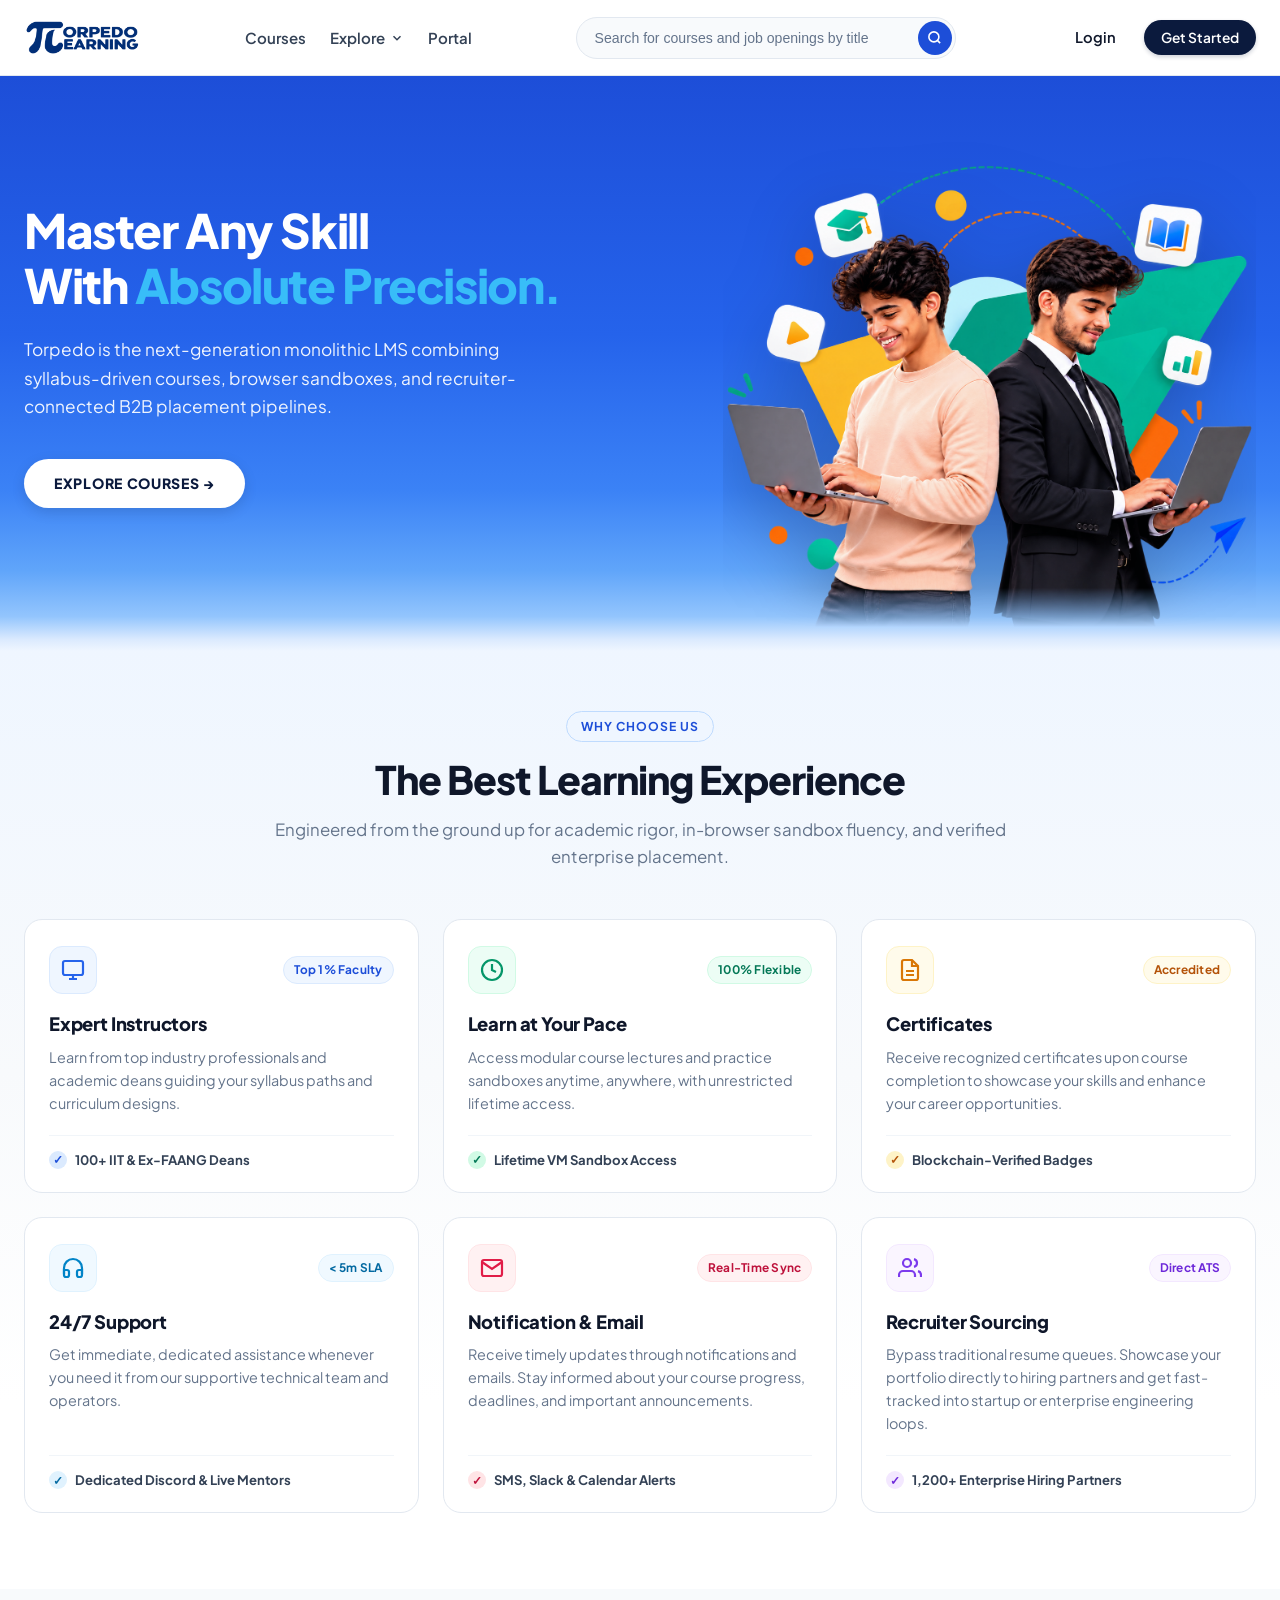
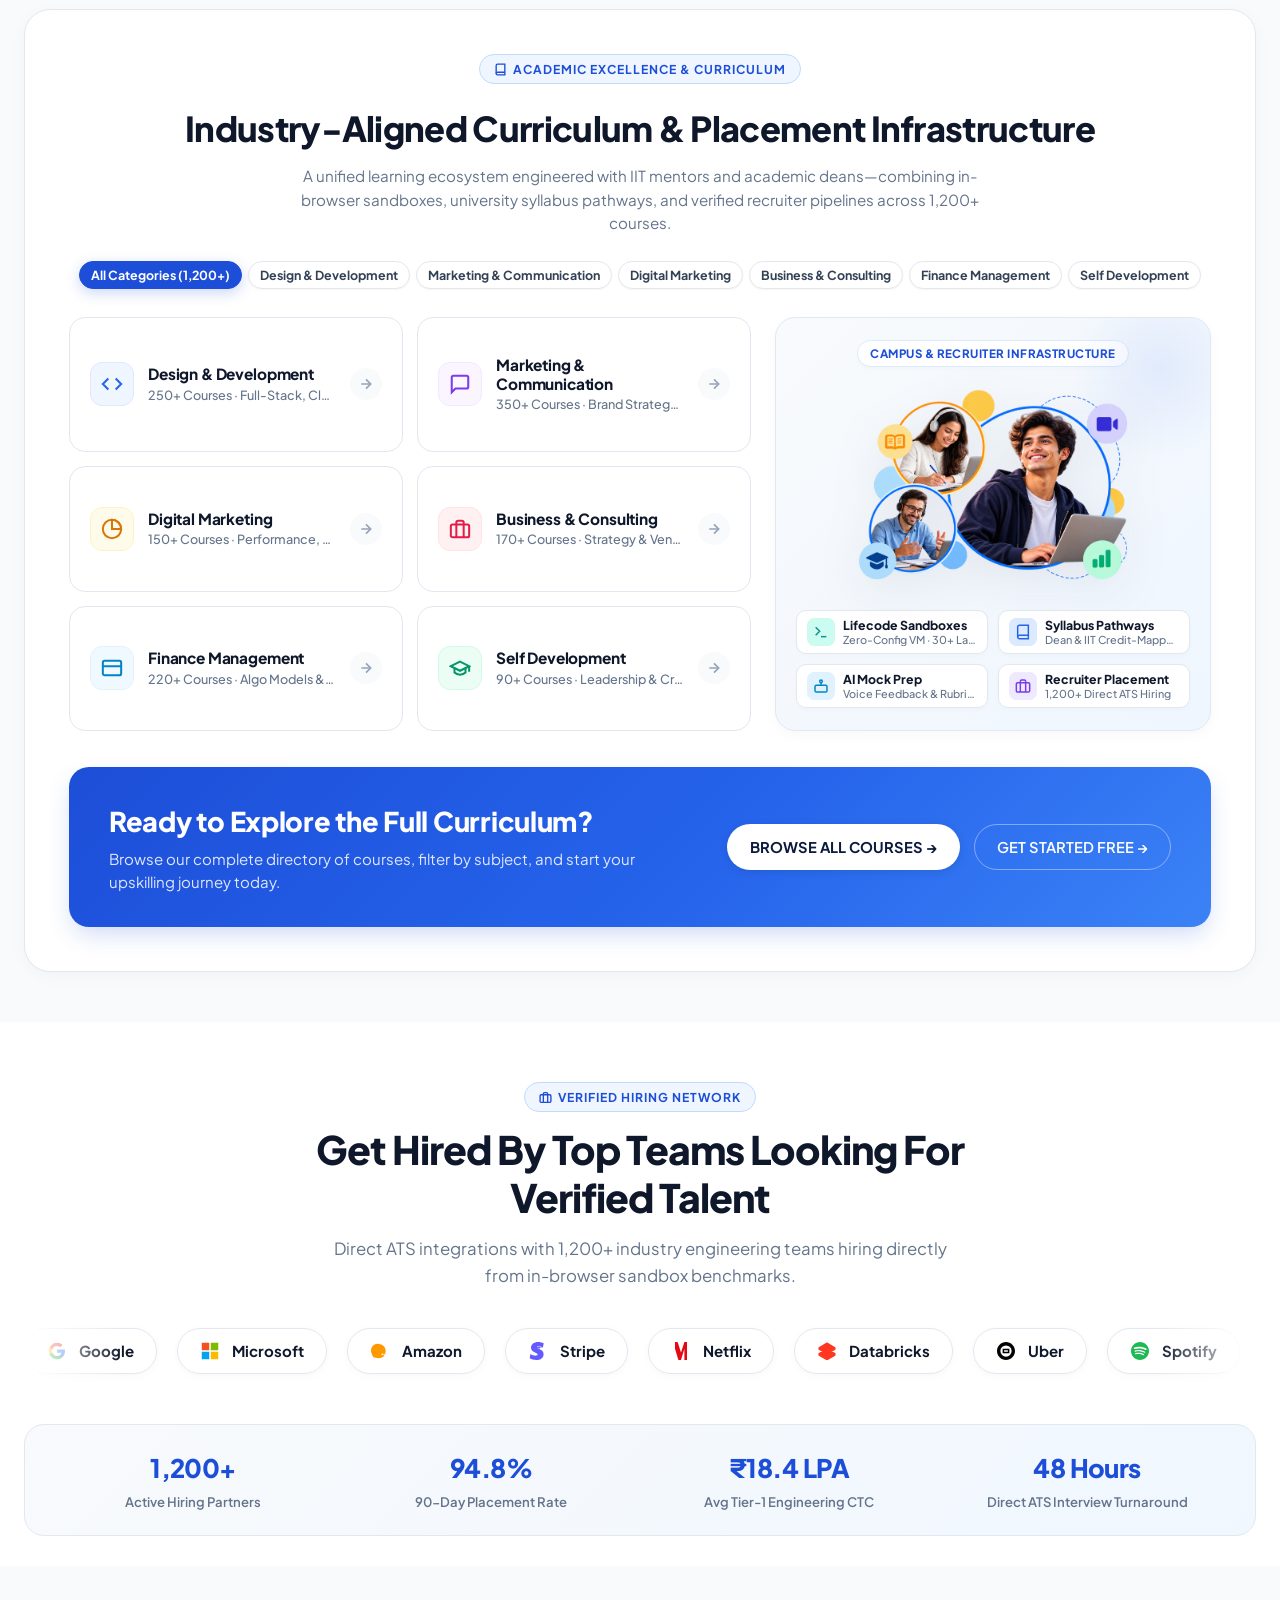
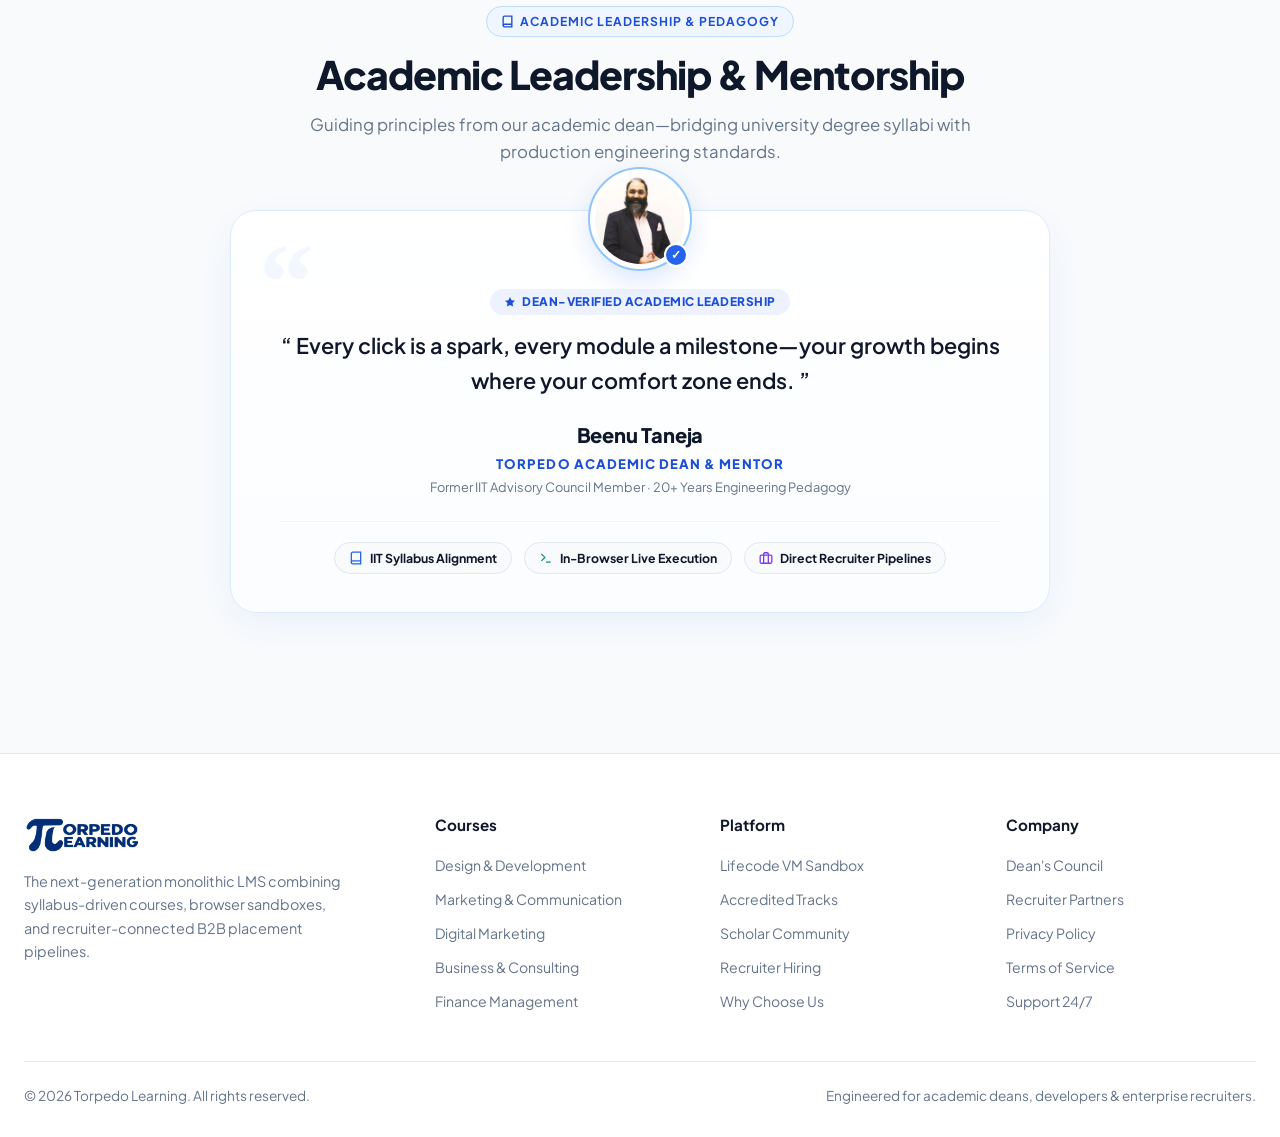
==== index.html @ 065e1623 "commit" ====
<!DOCTYPE html>
<html lang="en">
<head>
  <meta charset="UTF-8">
  <meta name="viewport" content="width=device-width, initial-scale=1.0">
  <title>Torpedo Learning | Monolithic LMS, In-Browser Sandboxes & Placement Pipelines</title>
  <meta name="description" content="Torpedo is the next-generation monolithic LMS combining syllabus-driven courses, browser sandboxes, and recruiter-connected B2B placement pipelines.">
  
  <!-- Typography: Plus Jakarta Sans & JetBrains Mono -->
  <link rel="preconnect" href="https://fonts.googleapis.com">
  <link rel="preconnect" href="https://fonts.gstatic.com" crossorigin>
  <link href="https://fonts.googleapis.com/css2?family=JetBrains+Mono:wght@400;500;700&family=Plus+Jakarta+Sans:wght@400;500;600;700;800;850&display=swap" rel="stylesheet">
  
  <!-- Stylesheets -->
  <link rel="stylesheet" href="css/main.css">
  <link rel="stylesheet" href="css/components.css">
  <link rel="stylesheet" href="css/animations.css">
</head>
<body>

  <!-- Top Scroll Progress Indicator -->
  <div id="scroll-progress" aria-hidden="true"></div>

  <!-- ========================================================================
       Header & Navigation Bar (Pure Crisp White)
       ======================================================================== -->
  <header class="site-header" id="site-header">
    <div class="container nav-container">
      <a href="#" class="nav-brand" aria-label="Torpedo Learning Home">
        <img src="assets/LOGO.png" alt="Torpedo Learning Logo" class="brand-logo-img">
      </a>

      <!-- Navigation Links -->
      <nav aria-label="Main Navigation">
        <ul class="nav-menu">
          <li><a href="courses.html" class="nav-link">Courses</a></li>
          <li class="nav-dropdown">
            <a href="#curriculum-section" class="nav-link">
              <span>Explore</span>
              <svg width="14" height="14" viewBox="0 0 24 24" fill="none" stroke="currentColor" stroke-width="2.5"><path d="M6 9l6 6 6-6"/></svg>
            </a>
            <ul class="dropdown-menu">
              <li class="dropdown-item">
                <a href="#curriculum-section">
                  <span>⚡</span>
                  <div>Platform Architecture</div>
                </a>
              </li>
              <li class="dropdown-item">
                <a href="#curriculum-section">
                  <span>🎓</span>
                  <div>Syllabus Pathways</div>
                </a>
              </li>
              <li class="dropdown-item">
                <a href="#why-choose-us">
                  <span>🏆</span>
                  <div>Why Choose Us</div>
                </a>
              </li>
              <li class="dropdown-item">
                <a href="dashboard.html">
                  <span>💼</span>
                  <div>Student Portal & ATS</div>
                </a>
              </li>
            </ul>
          </li>
          <li><a href="dashboard.html" class="nav-link">Portal</a></li>
        </ul>
      </nav>

      <!-- Center Search Bar (Matching Reference Screenshot) -->
      <form class="header-search-form" onsubmit="event.preventDefault(); searchCourses();">
        <input 
          type="text" 
          id="header-search-input"
          class="header-search-input" 
          placeholder="Search for courses and job openings by title" 
          aria-label="Search courses and job openings"
        >
        <button type="submit" class="header-search-btn" aria-label="Submit search">
          <svg width="15" height="15" viewBox="0 0 24 24" fill="none" stroke="currentColor" stroke-width="2.5"><circle cx="11" cy="11" r="8"/><line x1="21" y1="21" x2="16.65" y2="16.65"/></svg>
        </button>
      </form>

      <!-- Right Action Buttons -->
      <div class="nav-actions">
        <a href="#login" class="nav-login-link" onclick="event.preventDefault(); openAuthModal('login');">Login</a>
        <button class="btn btn-dark btn-pill-sm" onclick="openAuthModal('signup');">Get Started</button>
      </div>
    </div>
  </header>

  <!-- ========================================================================
       Hero Section: Seamless Full-Bleed Luminous Blue-to-White Flow
       ======================================================================== -->
  <section class="hero-seamless-section" id="hero-section">
    <div class="container" style="max-width: 1320px;">
      <div class="hero-grid">
        <!-- Left Column: Copy & Call to Action -->
        <div class="hero-copy-col">
          <h1 class="hero-title">
            Master Any Skill<br>
            <span class="hero-line-2">With <span class="highlight-cyan">Absolute Precision.</span></span>
          </h1>

          <p class="hero-desc">
            Torpedo is the next-generation monolithic LMS combining syllabus-driven courses, browser sandboxes, and recruiter-connected B2B placement pipelines.
          </p>

          <div class="hero-actions">
            <a href="#curriculum-section" class="btn-explore">
              EXPLORE COURSES →
            </a>
          </div>
        </div>

        <!-- Right Column: Hero Students Photo -->
        <div class="hero-visual-wrapper">
          <div class="hero-students-container">
            <img 
              src="assets/hero-students-perfect.png" 
              alt="Torpedo Learning Students mastering engineering with laptops" 
              class="hero-students-cutout"
            >
          </div>
        </div>
      </div>
    </div>
  </section>

  <!-- ========================================================================
       Section 1: Why Choose Us - The Best Learning Experience
       ======================================================================== -->
  <section class="section why-choose-section" id="why-choose-us">
    <div class="container" style="max-width: 1320px;">
      <header class="section-header" style="margin-bottom: 48px;">
        <span class="section-badge">WHY CHOOSE US</span>
        <h2 class="section-title">The Best Learning Experience</h2>
        <p class="section-subtitle">
          Engineered from the ground up for academic rigor, in-browser sandbox fluency, and verified enterprise placement.
        </p>
      </header>

      <div class="features-grid">
          <!-- 1. Expert Instructors -->
          <div class="feature-box feature-box-blue">
            <div class="feature-header-row">
              <div class="feature-icon-badge color-blue">
                <svg viewBox="0 0 24 24" fill="none" stroke="currentColor" stroke-width="2.2"><rect x="2" y="3" width="20" height="14" rx="2" ry="2"/><line x1="8" y1="21" x2="16" y2="21"/><line x1="12" y1="17" x2="12" y2="21"/></svg>
              </div>
              <span class="feature-tag tag-blue">Top 1% Faculty</span>
            </div>
            <h3 class="feature-title">Expert Instructors</h3>
            <p class="feature-text">
              Learn from top industry professionals and academic deans guiding your syllabus paths and curriculum designs.
            </p>
            <div class="feature-footer">
              <span class="feature-check check-blue">✓</span>
              <span>100+ IIT & Ex-FAANG Deans</span>
            </div>
          </div>

          <!-- 2. Learn at Your Pace -->
          <div class="feature-box feature-box-teal">
            <div class="feature-header-row">
              <div class="feature-icon-badge color-teal">
                <svg viewBox="0 0 24 24" fill="none" stroke="currentColor" stroke-width="2.2"><circle cx="12" cy="12" r="10"/><polyline points="12 6 12 12 16 14"/></svg>
              </div>
              <span class="feature-tag tag-teal">100% Flexible</span>
            </div>
            <h3 class="feature-title">Learn at Your Pace</h3>
            <p class="feature-text">
              Access modular course lectures and practice sandboxes anytime, anywhere, with unrestricted lifetime access.
            </p>
            <div class="feature-footer">
              <span class="feature-check check-teal">✓</span>
              <span>Lifetime VM Sandbox Access</span>
            </div>
          </div>

          <!-- 3. Certificates -->
          <div class="feature-box feature-box-amber">
            <div class="feature-header-row">
              <div class="feature-icon-badge color-amber">
                <svg viewBox="0 0 24 24" fill="none" stroke="currentColor" stroke-width="2.2"><path d="M14 2H6a2 2 0 0 0-2 2v16a2 2 0 0 0 2 2h12a2 2 0 0 0 2-2V8z"/><polyline points="14 2 14 8 20 8"/><line x1="16" y1="13" x2="8" y2="13"/><line x1="16" y1="17" x2="8" y2="17"/></svg>
              </div>
              <span class="feature-tag tag-amber">Accredited</span>
            </div>
            <h3 class="feature-title">Certificates</h3>
            <p class="feature-text">
              Receive recognized certificates upon course completion to showcase your skills and enhance your career opportunities.
            </p>
            <div class="feature-footer">
              <span class="feature-check check-amber">✓</span>
              <span>Blockchain-Verified Badges</span>
            </div>
          </div>

          <!-- 4. 24/7 Support -->
          <div class="feature-box feature-box-cyan">
            <div class="feature-header-row">
              <div class="feature-icon-badge color-cyan">
                <svg viewBox="0 0 24 24" fill="none" stroke="currentColor" stroke-width="2.2"><path d="M3 18v-6a9 9 0 0 1 18 0v6"/><path d="M21 19a2 2 0 0 1-2 2h-1a2 2 0 0 1-2-2v-3a2 2 0 0 1 2-2h3zM3 19a2 2 0 0 0 2 2h1a2 2 0 0 0 2-2v-3a2 2 0 0 0-2-2H3z"/></svg>
              </div>
              <span class="feature-tag tag-cyan">&lt; 5m SLA</span>
            </div>
            <h3 class="feature-title">24/7 Support</h3>
            <p class="feature-text">
              Get immediate, dedicated assistance whenever you need it from our supportive technical team and operators.
            </p>
            <div class="feature-footer">
              <span class="feature-check check-cyan">✓</span>
              <span>Dedicated Discord & Live Mentors</span>
            </div>
          </div>

          <!-- 5. Notification & Email -->
          <div class="feature-box feature-box-rose">
            <div class="feature-header-row">
              <div class="feature-icon-badge color-rose">
                <svg viewBox="0 0 24 24" fill="none" stroke="currentColor" stroke-width="2.2"><path d="M4 4h16c1.1 0 2 .9 2 2v12c0 1.1-.9 2-2 2H4c-1.1 0-2-.9-2-2V6c0-1.1.9-2 2-2z"/><polyline points="22,6 12,13 2,6"/></svg>
              </div>
              <span class="feature-tag tag-rose">Real-Time Sync</span>
            </div>
            <h3 class="feature-title">Notification & Email</h3>
            <p class="feature-text">
              Receive timely updates through notifications and emails. Stay informed about your course progress, deadlines, and important announcements.
            </p>
            <div class="feature-footer">
              <span class="feature-check check-rose">✓</span>
              <span>SMS, Slack & Calendar Alerts</span>
            </div>
          </div>

          <!-- 6. Recruiter Sourcing -->
          <div class="feature-box feature-box-purple">
            <div class="feature-header-row">
              <div class="feature-icon-badge color-purple">
                <svg viewBox="0 0 24 24" fill="none" stroke="currentColor" stroke-width="2.2"><path d="M17 21v-2a4 4 0 0 0-4-4H5a4 4 0 0 0-4 4v2"/><circle cx="9" cy="7" r="4"/><path d="M23 21v-2a4 4 0 0 0-3-3.87"/><path d="M16 3.13a4 4 0 0 1 0 7.75"/></svg>
              </div>
              <span class="feature-tag tag-purple">Direct ATS</span>
            </div>
            <h3 class="feature-title">Recruiter Sourcing</h3>
            <p class="feature-text">
              Bypass traditional resume queues. Showcase your portfolio directly to hiring partners and get fast-tracked into startup or enterprise engineering loops.
            </p>
            <div class="feature-footer">
              <span class="feature-check check-purple">✓</span>
              <span>1,200+ Enterprise Hiring Partners</span>
            </div>
          </div>
        </div>
      </div>
    </section>

  <!-- ========================================================================
       Section 2: Unified Master Curriculum & Educational Solutions Ecosystem
       ======================================================================== -->
  <!-- ========================================================================
       Section 2: Merged Core Architecture & Capabilities (With homepage.png)
       ======================================================================== -->
  <section class="section" id="curriculum-section" style="padding: 20px 0 50px 0;">
    <div class="container" style="max-width: 1320px;">
      <div class="master-ecosystem-card">
        
        <!-- Unified Header: Academic Excellence & Curriculum Architecture -->
        <div class="ecosystem-header" style="text-align: center; margin-bottom: 26px;">
          <span class="section-badge">
            <svg width="13" height="13" viewBox="0 0 24 24" fill="none" stroke="currentColor" stroke-width="2.5"><path d="M4 19.5A2.5 2.5 0 0 1 6.5 17H20"/><path d="M6.5 2H20v20H6.5A2.5 2.5 0 0 1 4 19.5v-15A2.5 2.5 0 0 1 6.5 2z"/></svg>
            ACADEMIC EXCELLENCE & CURRICULUM
          </span>
          <h2 class="section-title" style="margin-top: 10px; font-size: 2.15rem; letter-spacing: -0.02em;">Industry-Aligned Curriculum & Placement Infrastructure</h2>
          <p class="section-subtitle" style="max-width: 680px; margin: 8px auto 0 auto; color: var(--text-muted); font-size: 0.95rem; line-height: 1.55;">
            A unified learning ecosystem engineered with IIT mentors and academic deans—combining in-browser sandboxes, university syllabus pathways, and verified recruiter pipelines across 1,200+ courses.
          </p>
        </div>

        <!-- Category Filter Tabs Bar -->
        <div class="category-filter-bar" style="margin-bottom: 28px;">
          <div class="category-tabs-wrap" id="category-tabs-bar">
            <button class="cat-pill-btn active" onclick="filterEcosystemCategories('all', this)">All Categories (1,200+)</button>
            <button class="cat-pill-btn" onclick="filterEcosystemCategories('development', this)">Design & Development</button>
            <button class="cat-pill-btn" onclick="filterEcosystemCategories('marketing', this)">Marketing & Communication</button>
            <button class="cat-pill-btn" onclick="filterEcosystemCategories('digital-marketing', this)">Digital Marketing</button>
            <button class="cat-pill-btn" onclick="filterEcosystemCategories('business', this)">Business & Consulting</button>
            <button class="cat-pill-btn" onclick="filterEcosystemCategories('finance', this)">Finance Management</button>
            <button class="cat-pill-btn" onclick="filterEcosystemCategories('self-dev', this)">Self Development</button>
          </div>
        </div>

        <!-- Unified Ecosystem Stage: 2-Column Split (Courses Left, Image & Pillars Right) -->
        <div class="merged-stage-split">
          
          <!-- Left Column: 6 Course Category Navigation Tiles (2 cols x 3 rows) -->
          <div class="category-tiles-2col" id="curriculum-category-cards">
            <!-- 1. Design & Development -->
            <div class="category-tile cat-card-item tile-blue" data-cat="development" onclick="window.location.href='courses.html?category=development'">
              <div class="category-tile-left">
                <div class="category-tile-icon color-blue">
                  <svg viewBox="0 0 24 24" fill="none" stroke="currentColor" stroke-width="2.2"><polyline points="16 18 22 12 16 6"/><polyline points="8 6 2 12 8 18"/></svg>
                </div>
                <div class="category-tile-info">
                  <span class="category-tile-title">Design & Development</span>
                  <span class="category-tile-meta">250+ Courses · Full-Stack, Cloud & AI</span>
                </div>
              </div>
              <div class="category-tile-arrow">
                <svg width="16" height="16" viewBox="0 0 24 24" fill="none" stroke="currentColor" stroke-width="2.5"><line x1="5" y1="12" x2="19" y2="12"/><polyline points="12 5 19 12 12 19"/></svg>
              </div>
            </div>

            <!-- 2. Marketing & Communication -->
            <div class="category-tile cat-card-item tile-purple" data-cat="marketing" onclick="window.location.href='courses.html?category=marketing'">
              <div class="category-tile-left">
                <div class="category-tile-icon color-purple">
                  <svg viewBox="0 0 24 24" fill="none" stroke="currentColor" stroke-width="2.2"><path d="M21 15a2 2 0 0 1-2 2H7l-4 4V5a2 2 0 0 1 2-2h14a2 2 0 0 1 2 2z"/></svg>
                </div>
                <div class="category-tile-info">
                  <span class="category-tile-title">Marketing & Communication</span>
                  <span class="category-tile-meta">350+ Courses · Brand Strategy & GTM</span>
                </div>
              </div>
              <div class="category-tile-arrow">
                <svg width="16" height="16" viewBox="0 0 24 24" fill="none" stroke="currentColor" stroke-width="2.5"><line x1="5" y1="12" x2="19" y2="12"/><polyline points="12 5 19 12 12 19"/></svg>
              </div>
            </div>

            <!-- 3. Digital Marketing -->
            <div class="category-tile cat-card-item tile-amber" data-cat="digital-marketing" onclick="window.location.href='courses.html?category=digital-marketing'">
              <div class="category-tile-left">
                <div class="category-tile-icon color-amber">
                  <svg viewBox="0 0 24 24" fill="none" stroke="currentColor" stroke-width="2.2"><circle cx="12" cy="12" r="10"/><path d="M12 2a10 10 0 0 1 10 10H12z"/></svg>
                </div>
                <div class="category-tile-info">
                  <span class="category-tile-title">Digital Marketing</span>
                  <span class="category-tile-meta">150+ Courses · Performance, CRO & Ads</span>
                </div>
              </div>
              <div class="category-tile-arrow">
                <svg width="16" height="16" viewBox="0 0 24 24" fill="none" stroke="currentColor" stroke-width="2.5"><line x1="5" y1="12" x2="19" y2="12"/><polyline points="12 5 19 12 12 19"/></svg>
              </div>
            </div>

            <!-- 4. Business & Consulting -->
            <div class="category-tile cat-card-item tile-rose" data-cat="business" onclick="window.location.href='courses.html?category=business'">
              <div class="category-tile-left">
                <div class="category-tile-icon color-rose">
                  <svg viewBox="0 0 24 24" fill="none" stroke="currentColor" stroke-width="2.2"><rect x="2" y="7" width="20" height="14" rx="2" ry="2"/><path d="M16 21V5a2 2 0 0 0-2-2h-4a2 2 0 0 0-2 2v16"/></svg>
                </div>
                <div class="category-tile-info">
                  <span class="category-tile-title">Business & Consulting</span>
                  <span class="category-tile-meta">170+ Courses · Strategy & Venture Ops</span>
                </div>
              </div>
              <div class="category-tile-arrow">
                <svg width="16" height="16" viewBox="0 0 24 24" fill="none" stroke="currentColor" stroke-width="2.5"><line x1="5" y1="12" x2="19" y2="12"/><polyline points="12 5 19 12 12 19"/></svg>
              </div>
            </div>

            <!-- 5. Finance Management -->
            <div class="category-tile cat-card-item tile-cyan" data-cat="finance" onclick="window.location.href='courses.html?category=finance'">
              <div class="category-tile-left">
                <div class="category-tile-icon color-cyan">
                  <svg viewBox="0 0 24 24" fill="none" stroke="currentColor" stroke-width="2.2"><rect x="2" y="4" width="20" height="16" rx="2"/><line x1="2" y1="10" x2="22" y2="10"/></svg>
                </div>
                <div class="category-tile-info">
                  <span class="category-tile-title">Finance Management</span>
                  <span class="category-tile-meta">220+ Courses · Algo Models & Quant</span>
                </div>
              </div>
              <div class="category-tile-arrow">
                <svg width="16" height="16" viewBox="0 0 24 24" fill="none" stroke="currentColor" stroke-width="2.5"><line x1="5" y1="12" x2="19" y2="12"/><polyline points="12 5 19 12 12 19"/></svg>
              </div>
            </div>

            <!-- 6. Self Development -->
            <div class="category-tile cat-card-item tile-teal" data-cat="self-dev" onclick="window.location.href='courses.html?category=self-dev'">
              <div class="category-tile-left">
                <div class="category-tile-icon color-teal">
                  <svg viewBox="0 0 24 24" fill="none" stroke="currentColor" stroke-width="2.2"><path d="M22 10v6M2 10l10-5 10 5-10 5z"/><path d="M6 12v5c3 3 9 3 12 0v-5"/></svg>
                </div>
                <div class="category-tile-info">
                  <span class="category-tile-title">Self Development</span>
                  <span class="category-tile-meta">90+ Courses · Leadership & Critical Logic</span>
                </div>
              </div>
              <div class="category-tile-arrow">
                <svg width="16" height="16" viewBox="0 0 24 24" fill="none" stroke="currentColor" stroke-width="2.5"><line x1="5" y1="12" x2="19" y2="12"/><polyline points="12 5 19 12 12 19"/></svg>
              </div>
            </div>
          </div>

          <!-- Right Column: Visual Showcase Photo & 4 Integrated Capability Pillars -->
          <div class="image-showcase-wrap">
            <div class="image-showcase-header">
              <span class="showcase-badge">CAMPUS & RECRUITER INFRASTRUCTURE</span>
            </div>
            
            <img src="assets/homepage.png" alt="Torpedo Learning Scholars & Mentors" class="merged-ecosystem-img">

            <!-- 4 Platform Capability Micro-Cards Grid -->
            <div class="image-capabilities-grid">
              <!-- 1. Lifecode VM -->
              <div class="cap-pill">
                <div class="cap-icon-box color-teal">
                  <svg viewBox="0 0 24 24" fill="none" stroke="currentColor" stroke-width="2.2" width="16" height="16"><polyline points="4 17 10 11 4 5"/><line x1="12" y1="19" x2="20" y2="19"/></svg>
                </div>
                <div class="cap-text-wrap">
                  <span class="cap-title">Lifecode Sandboxes</span>
                  <span class="cap-meta">Zero-Config VM · 30+ Langs</span>
                </div>
              </div>

              <!-- 2. Syllabus Pathways -->
              <div class="cap-pill">
                <div class="cap-icon-box color-blue">
                  <svg viewBox="0 0 24 24" fill="none" stroke="currentColor" stroke-width="2.2" width="16" height="16"><path d="M4 19.5A2.5 2.5 0 0 1 6.5 17H20"/><path d="M6.5 2H20v20H6.5A2.5 2.5 0 0 1 4 19.5v-15A2.5 2.5 0 0 1 6.5 2z"/></svg>
                </div>
                <div class="cap-text-wrap">
                  <span class="cap-title">Syllabus Pathways</span>
                  <span class="cap-meta">Dean & IIT Credit-Mapped</span>
                </div>
              </div>

              <!-- 3. AI Mock Prep -->
              <div class="cap-pill">
                <div class="cap-icon-box color-cyan">
                  <svg viewBox="0 0 24 24" fill="none" stroke="currentColor" stroke-width="2.2" width="16" height="16"><rect x="3" y="11" width="18" height="10" rx="2"/><circle cx="12" cy="5" r="2"/><path d="M12 7v4"/></svg>
                </div>
                <div class="cap-text-wrap">
                  <span class="cap-title">AI Mock Prep</span>
                  <span class="cap-meta">Voice Feedback & Rubrics</span>
                </div>
              </div>

              <!-- 4. Recruiter Placement -->
              <div class="cap-pill">
                <div class="cap-icon-box color-purple">
                  <svg viewBox="0 0 24 24" fill="none" stroke="currentColor" stroke-width="2.2" width="16" height="16"><rect x="2" y="7" width="20" height="14" rx="2" ry="2"/><path d="M16 21V5a2 2 0 0 0-2-2h-4a2 2 0 0 0-2 2v16"/></svg>
                </div>
                <div class="cap-text-wrap">
                  <span class="cap-title">Recruiter Placement</span>
                  <span class="cap-meta">1,200+ Direct ATS Hiring</span>
                </div>
              </div>
            </div>
          </div>

        </div>

        <!-- Integrated Callout Banner -->
        <div class="curriculum-banner">
          <div>
            <h3 class="curriculum-banner-title">Ready to Explore the Full Curriculum?</h3>
            <p class="curriculum-banner-text">Browse our complete directory of courses, filter by subject, and start your upskilling journey today.</p>
          </div>
          <div style="display: flex; gap: 14px; flex-wrap: wrap;">
            <a href="courses.html" class="btn btn-white">
              BROWSE ALL COURSES →
            </a>
            <button class="btn btn-ghost" style="color: #ffffff; border: 1px solid rgba(255, 255, 255, 0.4);" onclick="openAuthModal('student')">
              GET STARTED FREE →
            </button>
          </div>
        </div>

      </div>
    </div>
  </section>

  <!-- ========================================================================
       Corporate Partners Logo Marquee & Verified ATS Pipeline
       ======================================================================== -->
  <section class="section" id="partners-section" style="background: #ffffff; padding: 60px 0 30px 0;">
    <div class="container" style="max-width: 1320px;">
      <header class="section-header" style="margin-bottom: 24px;">
        <span class="section-badge">
          <svg width="13" height="13" viewBox="0 0 24 24" fill="none" stroke="currentColor" stroke-width="2.5"><rect x="2" y="7" width="20" height="14" rx="2" ry="2"/><path d="M16 21V5a2 2 0 0 0-2-2h-4a2 2 0 0 0-2 2v16"/></svg>
          VERIFIED HIRING NETWORK
        </span>
        <h2 class="section-title">Get Hired By Top Teams Looking For Verified Talent</h2>
        <p class="section-subtitle" style="max-width: 650px; margin: 8px auto 0 auto;">
          Direct ATS integrations with 1,200+ industry engineering teams hiring directly from in-browser sandbox benchmarks.
        </p>
      </header>

      <!-- Seamless Infinite Marquee with Real Vector Logos -->
      <div class="marquee-container">
        <div class="marquee-track">
          <!-- 1. Google -->
          <div class="partner-card">
            <span class="partner-logo-svg"><svg viewBox="0 0 24 24" width="18" height="18"><path fill="#4285F4" d="M22.56 12.25c0-.78-.07-1.53-.2-2.25H12v4.26h5.92c-.26 1.37-1.04 2.53-2.21 3.31v2.77h3.57c2.08-1.92 3.28-4.74 3.28-8.09z"/><path fill="#34A853" d="M12 23c2.97 0 5.46-.98 7.28-2.66l-3.57-2.77c-.98.66-2.23 1.06-3.71 1.06-2.86 0-5.29-1.93-6.16-4.53H2.18v2.84C3.99 20.53 7.7 23 12 23z"/><path fill="#FBBC05" d="M5.84 14.09c-.22-.66-.35-1.36-.35-2.09s.13-1.43.35-2.09V7.06H2.18C1.43 8.55 1 10.22 1 12s.43 3.45 1.18 4.94l2.85-2.22.81-.63z"/><path fill="#EA4335" d="M12 5.38c1.62 0 3.06.56 4.21 1.64l3.15-3.15C17.45 2.09 14.97 1 12 1 7.7 1 3.99 3.47 2.18 7.06l3.66 2.84c.87-2.6 3.3-4.52 6.16-4.52z"/></svg></span>
            <span>Google</span>
          </div>
          <!-- 2. Microsoft -->
          <div class="partner-card">
            <span class="partner-logo-svg"><svg viewBox="0 0 24 24" width="18" height="18"><path fill="#F25022" d="M1 1h10v10H1z"/><path fill="#7FBA00" d="M13 1h10v10H13z"/><path fill="#00A4EF" d="M1 13h10v10H1z"/><path fill="#FFB900" d="M13 13h10v10H13z"/></svg></span>
            <span>Microsoft</span>
          </div>
          <!-- 3. Amazon -->
          <div class="partner-card">
            <span class="partner-logo-svg"><svg viewBox="0 0 24 24" width="18" height="18" fill="#FF9900"><path d="M13.8 17.5c-4.4 2.9-10.4 1.4-12.7.2-.3-.2-.5 0-.2.4 1.6 2.2 6.5 4.9 12.3 2.1.5-.2.7-.8.6-1.3v-.1c-.1-.7-.4-1.1-.9-.8l.9-.5zm6.5-1.4c-.4-.5-1.6-.2-2.3 0-.2.1-.2 0-.1-.1.9-1.2 1.4-2.8 1.4-4.5 0-4.7-3.9-8.5-8.8-8.5S1.7 6.8 1.7 11.5c0 4.1 3 7.5 7.1 8.3.4.1.6 0 .6-.4v-1.6c0-.4-.2-.5-.5-.6-2.7-.6-4.5-2.8-4.5-5.7 0-3.3 2.8-6 6.3-6s6.3 2.7 6.3 6c0 1.2-.4 2.4-1.2 3.3-.2.2-.2.4 0 .6l1.2 1.2c.2.2.5.2.7 0 1.2-1.3 1.9-3.1 1.9-5.1 0-4.9-4.2-9-9.3-9C4.8 1.5 0 5.8 0 11.5s4.8 10 10.5 10c2.8 0 5.4-1 7.3-2.7.2-.2.2-.4 0-.6l-1.3-1.3c-.2-.2-.5-.2-.7 0-.4.3-.8.6-1.3.8-.3.1-.4 0-.4-.3v-1.3c0-.3.2-.5.5-.6.8-.3 1.6-.7 2.2-1.2.3-.2.6-.1.8.2.3.4.7.9 1.1 1.4.3.4.9.4 1.2 0l.4-.5c.3-.4.2-.9-.2-1.2z"/></svg></span>
            <span>Amazon</span>
          </div>
          <!-- 4. Stripe -->
          <div class="partner-card">
            <span class="partner-logo-svg"><svg viewBox="0 0 24 24" width="18" height="18" fill="#635BFF"><path d="M13.976 9.15c-2.172-.806-3.356-1.426-3.356-2.409 0-.831.683-1.305 1.901-1.305 2.227 0 4.515.858 6.09 1.631l.89-5.494C17.652.822 15.045 0 12.062 0 6.577 0 2.656 3.013 2.656 7.74c0 6.643 8.799 5.885 8.799 9.083 0 1.054-.935 1.589-2.274 1.589-2.614 0-5.385-1.196-7.382-2.316l-.895 5.59C3.12 22.868 6.275 24 9.57 24c5.803 0 9.873-2.827 9.873-7.79 0-7.078-8.826-6.177-8.826-9.06 0-.831.683-1.305 1.901-1.305 2.227 0 4.515.858 6.09 1.631l.89-5.494z"/></svg></span>
            <span>Stripe</span>
          </div>
          <!-- 5. Netflix -->
          <div class="partner-card">
            <span class="partner-logo-svg"><svg viewBox="0 0 24 24" width="18" height="18" fill="#E50914"><path d="M4 0h3.5l4.5 14L16.5 0H20v24h-3.5V9l-4.5 15H8.5l-4.5-15V24H4V0z"/></svg></span>
            <span>Netflix</span>
          </div>
          <!-- 6. Databricks -->
          <div class="partner-card">
            <span class="partner-logo-svg"><svg viewBox="0 0 24 24" width="18" height="18" fill="#FF3621"><path d="M1.054 6.842l10.457-6.079a.978.978 0 0 1 .978 0l10.457 6.079a.978.978 0 0 1 .489.847v1.892a.978.978 0 0 1-.489.847l-10.457 6.079a.978.978 0 0 1-.978 0L1.054 10.428A.978.978 0 0 1 .565 9.58V7.689a.978.978 0 0 1 .489-.847zm0 7.892l10.457-6.079a.978.978 0 0 1 .978 0l10.457 6.079a.978.978 0 0 1 .489.847v1.892a.978.978 0 0 1-.489.847l-10.457 6.079a.978.978 0 0 1-.978 0L1.054 18.32a.978.978 0 0 1-.489-.847v-1.892a.978.978 0 0 1 .489-.847z"/></svg></span>
            <span>Databricks</span>
          </div>
          <!-- 7. Uber -->
          <div class="partner-card">
            <span class="partner-logo-svg"><svg viewBox="0 0 24 24" width="18" height="18" fill="#000000"><path d="M12 0C5.373 0 0 5.373 0 12s5.373 12 12 12 12-5.373 12-12S18.627 0 12 0zm0 4.5a7.5 7.5 0 1 1 0 15 7.5 7.5 0 0 1 0-15zm-4.5 4.5v6h9v-6h-9zm2 2h5v2h-5v-2z"/></svg></span>
            <span>Uber</span>
          </div>
          <!-- 8. Spotify -->
          <div class="partner-card">
            <span class="partner-logo-svg"><svg viewBox="0 0 24 24" width="18" height="18" fill="#1DB954"><path d="M12 0C5.4 0 0 5.4 0 12s5.4 12 12 12 12-5.4 12-12S18.66 0 12 0zm5.521 17.34c-.24.359-.66.48-1.021.24-2.82-1.74-6.36-2.101-10.561-1.141-.418.122-.779-.179-.899-.539-.12-.421.18-.78.54-.9 4.56-1.021 8.52-.6 11.64 1.32.42.18.479.659.301 1.02zm1.44-3.3c-.301.42-.841.6-1.262.3-3.239-1.98-8.159-2.58-11.939-1.38-.479.12-1.02-.12-1.14-.6-.12-.48.12-1.021.6-1.141C9.6 9.9 15 10.561 18.72 12.84c.361.181.54.78.241 1.2zm.12-3.36C15.24 8.4 8.82 8.16 5.16 9.301c-.6.179-1.2-.181-1.38-.721-.18-.601.18-1.2.72-1.381 4.26-1.26 11.28-1.02 15.721 1.621.539.3.719 1.02.419 1.56-.299.421-1.02.599-1.559.3z"/></svg></span>
            <span>Spotify</span>
          </div>
          <!-- 9. Airbnb -->
          <div class="partner-card">
            <span class="partner-logo-svg"><svg viewBox="0 0 24 24" width="18" height="18" fill="#FF5A5F"><path d="M12 0C6.6 0 2.2 4.1 2.2 9.5c0 3.7 2.1 7.7 6.2 12 1 1 2.3 2.1 3.6 2.5 1.3-.4 2.6-1.5 3.6-2.5 4.1-4.3 6.2-8.3 6.2-12C21.8 4.1 17.4 0 12 0zm0 15.8c-1.8 0-3.3-1.5-3.3-3.3s1.5-3.3 3.3-3.3 3.3 1.5 3.3 3.3-1.5 3.3-3.3 3.3z"/></svg></span>
            <span>Airbnb</span>
          </div>

          <!-- Duplicate Set for 100% Seamless Infinite Scrolling Loop -->
          <div class="partner-card">
            <span class="partner-logo-svg"><svg viewBox="0 0 24 24" width="18" height="18"><path fill="#4285F4" d="M22.56 12.25c0-.78-.07-1.53-.2-2.25H12v4.26h5.92c-.26 1.37-1.04 2.53-2.21 3.31v2.77h3.57c2.08-1.92 3.28-4.74 3.28-8.09z"/><path fill="#34A853" d="M12 23c2.97 0 5.46-.98 7.28-2.66l-3.57-2.77c-.98.66-2.23 1.06-3.71 1.06-2.86 0-5.29-1.93-6.16-4.53H2.18v2.84C3.99 20.53 7.7 23 12 23z"/><path fill="#FBBC05" d="M5.84 14.09c-.22-.66-.35-1.36-.35-2.09s.13-1.43.35-2.09V7.06H2.18C1.43 8.55 1 10.22 1 12s.43 3.45 1.18 4.94l2.85-2.22.81-.63z"/><path fill="#EA4335" d="M12 5.38c1.62 0 3.06.56 4.21 1.64l3.15-3.15C17.45 2.09 14.97 1 12 1 7.7 1 3.99 3.47 2.18 7.06l3.66 2.84c.87-2.6 3.3-4.52 6.16-4.52z"/></svg></span>
            <span>Google</span>
          </div>
          <div class="partner-card">
            <span class="partner-logo-svg"><svg viewBox="0 0 24 24" width="18" height="18"><path fill="#F25022" d="M1 1h10v10H1z"/><path fill="#7FBA00" d="M13 1h10v10H13z"/><path fill="#00A4EF" d="M1 13h10v10H1z"/><path fill="#FFB900" d="M13 13h10v10H13z"/></svg></span>
            <span>Microsoft</span>
          </div>
          <div class="partner-card">
            <span class="partner-logo-svg"><svg viewBox="0 0 24 24" width="18" height="18" fill="#FF9900"><path d="M13.8 17.5c-4.4 2.9-10.4 1.4-12.7.2-.3-.2-.5 0-.2.4 1.6 2.2 6.5 4.9 12.3 2.1.5-.2.7-.8.6-1.3v-.1c-.1-.7-.4-1.1-.9-.8l.9-.5zm6.5-1.4c-.4-.5-1.6-.2-2.3 0-.2.1-.2 0-.1-.1.9-1.2 1.4-2.8 1.4-4.5 0-4.7-3.9-8.5-8.8-8.5S1.7 6.8 1.7 11.5c0 4.1 3 7.5 7.1 8.3.4.1.6 0 .6-.4v-1.6c0-.4-.2-.5-.5-.6-2.7-.6-4.5-2.8-4.5-5.7 0-3.3 2.8-6 6.3-6s6.3 2.7 6.3 6c0 1.2-.4 2.4-1.2 3.3-.2.2-.2.4 0 .6l1.2 1.2c.2.2.5.2.7 0 1.2-1.3 1.9-3.1 1.9-5.1 0-4.9-4.2-9-9.3-9C4.8 1.5 0 5.8 0 11.5s4.8 10 10.5 10c2.8 0 5.4-1 7.3-2.7.2-.2.2-.4 0-.6l-1.3-1.3c-.2-.2-.5-.2-.7 0-.4.3-.8.6-1.3.8-.3.1-.4 0-.4-.3v-1.3c0-.3.2-.5.5-.6.8-.3 1.6-.7 2.2-1.2.3-.2.6-.1.8.2.3.4.7.9 1.1 1.4.3.4.9.4 1.2 0l.4-.5c.3-.4.2-.9-.2-1.2z"/></svg></span>
            <span>Amazon</span>
          </div>
          <div class="partner-card">
            <span class="partner-logo-svg"><svg viewBox="0 0 24 24" width="18" height="18" fill="#635BFF"><path d="M13.976 9.15c-2.172-.806-3.356-1.426-3.356-2.409 0-.831.683-1.305 1.901-1.305 2.227 0 4.515.858 6.09 1.631l.89-5.494C17.652.822 15.045 0 12.062 0 6.577 0 2.656 3.013 2.656 7.74c0 6.643 8.799 5.885 8.799 9.083 0 1.054-.935 1.589-2.274 1.589-2.614 0-5.385-1.196-7.382-2.316l-.895 5.59C3.12 22.868 6.275 24 9.57 24c5.803 0 9.873-2.827 9.873-7.79 0-7.078-8.826-6.177-8.826-9.06 0-.831.683-1.305 1.901-1.305 2.227 0 4.515.858 6.09 1.631l.89-5.494z"/></svg></span>
            <span>Stripe</span>
          </div>
          <div class="partner-card">
            <span class="partner-logo-svg"><svg viewBox="0 0 24 24" width="18" height="18" fill="#E50914"><path d="M4 0h3.5l4.5 14L16.5 0H20v24h-3.5V9l-4.5 15H8.5l-4.5-15V24H4V0z"/></svg></span>
            <span>Netflix</span>
          </div>
          <div class="partner-card">
            <span class="partner-logo-svg"><svg viewBox="0 0 24 24" width="18" height="18" fill="#FF3621"><path d="M1.054 6.842l10.457-6.079a.978.978 0 0 1 .978 0l10.457 6.079a.978.978 0 0 1 .489.847v1.892a.978.978 0 0 1-.489.847l-10.457 6.079a.978.978 0 0 1-.978 0L1.054 10.428A.978.978 0 0 1 .565 9.58V7.689a.978.978 0 0 1 .489-.847zm0 7.892l10.457-6.079a.978.978 0 0 1 .978 0l10.457 6.079a.978.978 0 0 1 .489.847v1.892a.978.978 0 0 1-.489.847l-10.457 6.079a.978.978 0 0 1-.978 0L1.054 18.32a.978.978 0 0 1-.489-.847v-1.892a.978.978 0 0 1 .489-.847z"/></svg></span>
            <span>Databricks</span>
          </div>
          <div class="partner-card">
            <span class="partner-logo-svg"><svg viewBox="0 0 24 24" width="18" height="18" fill="#000000"><path d="M12 0C5.373 0 0 5.373 0 12s5.373 12 12 12 12-5.373 12-12S18.627 0 12 0zm0 4.5a7.5 7.5 0 1 1 0 15 7.5 7.5 0 0 1 0-15zm-4.5 4.5v6h9v-6h-9zm2 2h5v2h-5v-2z"/></svg></span>
            <span>Uber</span>
          </div>
          <div class="partner-card">
            <span class="partner-logo-svg"><svg viewBox="0 0 24 24" width="18" height="18" fill="#1DB954"><path d="M12 0C5.4 0 0 5.4 0 12s5.4 12 12 12 12-5.4 12-12S18.66 0 12 0zm5.521 17.34c-.24.359-.66.48-1.021.24-2.82-1.74-6.36-2.101-10.561-1.141-.418.122-.779-.179-.899-.539-.12-.421.18-.78.54-.9 4.56-1.021 8.52-.6 11.64 1.32.42.18.479.659.301 1.02zm1.44-3.3c-.301.42-.841.6-1.262.3-3.239-1.98-8.159-2.58-11.939-1.38-.479.12-1.02-.12-1.14-.6-.12-.48.12-1.021.6-1.141C9.6 9.9 15 10.561 18.72 12.84c.361.181.54.78.241 1.2zm.12-3.36C15.24 8.4 8.82 8.16 5.16 9.301c-.6.179-1.2-.181-1.38-.721-.18-.601.18-1.2.72-1.381 4.26-1.26 11.28-1.02 15.721 1.621.539.3.719 1.02.419 1.56-.299.421-1.02.599-1.559.3z"/></svg></span>
            <span>Spotify</span>
          </div>
          <div class="partner-card">
            <span class="partner-logo-svg"><svg viewBox="0 0 24 24" width="18" height="18" fill="#FF5A5F"><path d="M12 0C6.6 0 2.2 4.1 2.2 9.5c0 3.7 2.1 7.7 6.2 12 1 1 2.3 2.1 3.6 2.5 1.3-.4 2.6-1.5 3.6-2.5 4.1-4.3 6.2-8.3 6.2-12C21.8 4.1 17.4 0 12 0zm0 15.8c-1.8 0-3.3-1.5-3.3-3.3s1.5-3.3 3.3-3.3 3.3 1.5 3.3 3.3-1.5 3.3-3.3 3.3z"/></svg></span>
            <span>Airbnb</span>
          </div>
        </div>
      </div>

      <!-- Placement Performance Metrics Ribbon -->
      <div class="partners-metrics-ribbon">
        <div class="metric-stat-item">
          <span class="metric-stat-val">1,200+</span>
          <span class="metric-stat-label">Active Hiring Partners</span>
        </div>
        <div class="metric-stat-item">
          <span class="metric-stat-val">94.8%</span>
          <span class="metric-stat-label">90-Day Placement Rate</span>
        </div>
        <div class="metric-stat-item">
          <span class="metric-stat-val">₹18.4 LPA</span>
          <span class="metric-stat-label">Avg Tier-1 Engineering CTC</span>
        </div>
        <div class="metric-stat-item">
          <span class="metric-stat-val">48 Hours</span>
          <span class="metric-stat-label">Direct ATS Interview Turnaround</span>
        </div>
      </div>
    </div>
  </section>

  <!-- ========================================================================
       Academic Leadership & Dean's Council (Dean Beenu Taneja Spotlight)
       ======================================================================== -->
  <section class="section testimonials-section-wrap" id="testimonials-section">
    <div class="container" style="max-width: 1200px;">
      
      <header class="section-header" style="margin-bottom: 40px;">
        <span class="section-badge">
          <svg width="13" height="13" viewBox="0 0 24 24" fill="none" stroke="currentColor" stroke-width="2.5"><path d="M4 19.5A2.5 2.5 0 0 1 6.5 17H20"/><path d="M6.5 2H20v20H6.5A2.5 2.5 0 0 1 4 19.5v-15A2.5 2.5 0 0 1 6.5 2z"/></svg>
          ACADEMIC LEADERSHIP & PEDAGOGY
        </span>
        <h2 class="section-title">Academic Leadership & Mentorship</h2>
        <p class="section-subtitle">
          Guiding principles from our academic dean—bridging university degree syllabi with production engineering standards.
        </p>
      </header>

      <div class="dean-spotlight-container">
        
        <!-- Centerpiece: Dean Beenu Taneja Spotlight Card -->
        <div class="dean-card">
          <div class="dean-avatar-wrapper">
            <img src="assets/Beenu taneja.png" alt="Dean Beenu Taneja" class="dean-avatar-img">
          </div>
          
          <div class="dean-badge-pill">
            <svg width="12" height="12" viewBox="0 0 24 24" fill="currentColor"><path d="M12 2l3.09 6.26L22 9.27l-5 4.87 1.18 6.88L12 17.77l-6.18 3.25L7 14.14 2 9.27l6.91-1.01L12 2z"/></svg>
            DEAN-VERIFIED ACADEMIC LEADERSHIP
          </div>

          <blockquote class="dean-quote">
            “ Every click is a spark, every module a milestone—your growth begins where your comfort zone ends. ”
          </blockquote>

          <div class="dean-name">Beenu Taneja</div>
          <div class="dean-title">TORPEDO ACADEMIC DEAN & MENTOR</div>
          <div class="dean-subcredential">Former IIT Advisory Council Member · 20+ Years Engineering Pedagogy</div>

          <div class="dean-pillars-row">
            <div class="dean-pill-item">
              <svg width="14" height="14" viewBox="0 0 24 24" fill="none" stroke="#2563eb" stroke-width="2.2"><path d="M4 19.5A2.5 2.5 0 0 1 6.5 17H20"/><path d="M6.5 2H20v20H6.5A2.5 2.5 0 0 1 4 19.5v-15A2.5 2.5 0 0 1 6.5 2z"/></svg>
              <span>IIT Syllabus Alignment</span>
            </div>
            <div class="dean-pill-item">
              <svg width="14" height="14" viewBox="0 0 24 24" fill="none" stroke="#0d9488" stroke-width="2.2"><polyline points="4 17 10 11 4 5"/><line x1="12" y1="19" x2="20" y2="19"/></svg>
              <span>In-Browser Live Execution</span>
            </div>
            <div class="dean-pill-item">
              <svg width="14" height="14" viewBox="0 0 24 24" fill="none" stroke="#7c3aed" stroke-width="2.2"><rect x="2" y="7" width="20" height="14" rx="2" ry="2"/><path d="M16 21V5a2 2 0 0 0-2-2h-4a2 2 0 0 0-2 2v16"/></svg>
              <span>Direct Recruiter Pipelines</span>
            </div>
          </div>
        </div>

      </div>

    </div>
  </section>

  <!-- ========================================================================
       Footer (Crisp, Clean & Authoritative)
       ======================================================================== -->
  <footer class="site-footer">
    <div class="container">
      <div class="footer-grid">
        <div>
          <a href="#" class="nav-brand">
            <img src="assets/LOGO.png" alt="Torpedo Learning" class="brand-logo-img">
          </a>
          <p style="color: var(--text-muted); font-size: 0.9rem; line-height: 1.6; margin-top: 14px; max-width: 320px;">
            The next-generation monolithic LMS combining syllabus-driven courses, browser sandboxes, and recruiter-connected B2B placement pipelines.
          </p>
        </div>

        <div>
          <h4 class="footer-title">Courses</h4>
          <ul class="footer-links">
            <li class="footer-link"><a href="#curriculum-section">Design & Development</a></li>
            <li class="footer-link"><a href="#curriculum-section">Marketing & Communication</a></li>
            <li class="footer-link"><a href="#curriculum-section">Digital Marketing</a></li>
            <li class="footer-link"><a href="#curriculum-section">Business & Consulting</a></li>
            <li class="footer-link"><a href="#curriculum-section">Finance Management</a></li>
          </ul>
        </div>

        <div>
          <h4 class="footer-title">Platform</h4>
          <ul class="footer-links">
            <li class="footer-link"><a href="#lifecode-sandbox">Lifecode VM Sandbox</a></li>
            <li class="footer-link"><a href="#curriculum-section">Accredited Tracks</a></li>
            <li class="footer-link"><a href="#community-showcase-section">Scholar Community</a></li>
            <li class="footer-link"><a href="#partners-section">Recruiter Hiring</a></li>
            <li class="footer-link"><a href="#why-choose-us">Why Choose Us</a></li>
          </ul>
        </div>

        <div>
          <h4 class="footer-title">Company</h4>
          <ul class="footer-links">
            <li class="footer-link"><a href="#testimonials-section">Dean's Council</a></li>
            <li class="footer-link"><a href="#partners-section">Recruiter Partners</a></li>
            <li class="footer-link"><a href="#">Privacy Policy</a></li>
            <li class="footer-link"><a href="#">Terms of Service</a></li>
            <li class="footer-link"><a href="#">Support 24/7</a></li>
          </ul>
        </div>
      </div>

      <div class="footer-bottom">
        <div>© 2026 Torpedo Learning. All rights reserved.</div>
        <div>Engineered for academic deans, developers & enterprise recruiters.</div>
      </div>
    </div>
  </footer>

  <!-- Authentication Modal -->
  <div id="auth-modal" class="auth-modal-overlay" role="dialog" aria-modal="true" aria-labelledby="auth-panel-heading">
    
    <!-- 1. Dedicated Compact Login Card (Matching User Reference Image Exactly) -->
    <div class="compact-login-card" id="compact-login-card" style="display: none;">
      <!-- Close Button -->
      <button type="button" class="compact-login-close" onclick="closeAuthModal()" aria-label="Close dialog">✕</button>

      <!-- Tabs: Student | Employer & Staff -->
      <div class="login-role-tabs">
        <button type="button" class="login-role-tab active" data-role="student" onclick="switchLoginRole('student', this)">
          <span>Student</span>
        </button>
        <button type="button" class="login-role-tab" data-role="employer" onclick="switchLoginRole('employer', this)">
          <span>Employer &amp; Staff</span>
        </button>
      </div>

      <!-- Google Login Button -->
      <button type="button" class="google-login-btn" onclick="handleGoogleLogin()">
        <svg class="google-icon-svg" viewBox="0 0 24 24" style="width: 18px; height: 18px;">
          <path fill="#4285F4" d="M22.56 12.25c0-.78-.07-1.53-.2-2.25H12v4.26h5.92c-.26 1.37-1.04 2.53-2.21 3.31v2.77h3.57c2.08-1.92 3.28-4.74 3.28-8.09z"/>
          <path fill="#34A853" d="M12 23c2.97 0 5.46-.98 7.28-2.66l-3.57-2.77c-.98.66-2.23 1.06-3.71 1.06-2.86 0-5.29-1.93-6.16-4.53H2.18v2.84C3.99 20.53 7.7 23 12 23z"/>
          <path fill="#FBBC05" d="M5.84 14.09c-.22-.66-.35-1.36-.35-2.09s.13-1.43.35-2.09V7.06H2.18C1.43 8.55 1 10.22 1 12s.43 3.45 1.18 4.94l2.85-2.22.81-.63z"/>
          <path fill="#EA4335" d="M12 5.38c1.62 0 3.06.56 4.21 1.64l3.15-3.15C17.45 2.09 14.97 1 12 1 7.7 1 3.99 3.47 2.18 7.06l3.66 2.84c.87-2.6 3.3-4.52 6.16-4.52z"/>
        </svg>
        <span>Login with Google</span>
      </button>

      <!-- OR Divider -->
      <div class="login-divider">
        <span>OR</span>
      </div>

      <!-- Login Form -->
      <form id="compact-login-form" onsubmit="handleLoginFormSubmit(event)">
        <!-- Email Field -->
        <div class="login-field-group">
          <label class="login-field-label" for="login-email">Email Address <span class="req-star">*</span></label>
          <input type="email" id="login-email" class="login-field-input" placeholder="john@example.com" required>
        </div>

        <!-- Password Field -->
        <div class="login-field-group">
          <div class="login-pass-header-row">
            <label class="login-field-label" for="login-password">Password <span class="req-star">*</span></label>
            <a href="#forgot" class="login-forgot-link" onclick="handleForgotPassword(event)">Forgot Password?</a>
          </div>
          <div class="login-input-wrap">
            <input type="password" id="login-password" class="login-field-input" placeholder="Must be at least 6 characters" minlength="6" required>
            <button type="button" class="login-eye-toggle" onclick="togglePasswordVisibility('login-password', this)" aria-label="Toggle password visibility">
              <svg width="18" height="18" viewBox="0 0 24 24" fill="none" stroke="currentColor" stroke-width="2"><path d="M1 12s4-8 11-8 11 8 11 8-4 8-11 8-11-8-11-8z"/><circle cx="12" cy="12" r="3"/></svg>
            </button>
          </div>
        </div>

        <!-- Remember Me Checkbox -->
        <div class="login-remember-row">
          <input type="checkbox" id="login-remember-check" class="login-check-input" checked>
          <label for="login-remember-check" class="login-remember-label">Remember Me</label>
        </div>

        <!-- Submit Button -->
        <button type="submit" class="login-primary-btn" id="login-submit-btn">
          LOGIN
        </button>
      </form>

      <!-- Register Switcher Footer -->
      <div class="login-register-footer">
        <span>New to Torpedo? Register ( </span>
        <a href="#register-student" class="login-footer-link" onclick="openGetStarted('student', event)">Student</a>
        <span class="login-footer-slash">/</span>
        <a href="#register-company" class="login-footer-link" onclick="openGetStarted('employer', event)">Company</a>
        <span> )</span>
      </div>
    </div>

    <!-- 2. Get Started Split Card (Finalized Layout) -->
    <div class="auth-split-card" id="main-auth-card" style="position: relative;">
      <!-- Close Button -->
      <button class="auth-modal-close-trigger" onclick="closeAuthModal()" aria-label="Close dialog">×</button>

      <!-- ================================================================
           Left Panel: Visual Brand Showcase
           ================================================================ -->
      <section class="auth-card-brand-panel" aria-label="Brand Introduction">
        <!-- Ambient lighting glow orb -->
        <div class="auth-brand-glow-orb"></div>

        <!-- Matrix dot accents -->
        <div class="auth-dot-matrix-top">
          <span></span><span></span><span></span><span></span>
          <span></span><span></span><span></span><span></span>
          <span></span><span></span><span></span><span></span>
        </div>
        <div class="auth-dot-matrix-bot">
          <span></span><span></span><span></span><span></span>
          <span></span><span></span><span></span><span></span>
          <span></span><span></span><span></span><span></span>
        </div>

        <!-- Top wordmark -->
        <div>
          <div class="auth-brand-wordmark">TORPEDO</div>
          <div class="auth-brand-dash"></div>

          <!-- Main Headline -->
          <h1 class="auth-card-headline">
            Learn.<br>
            Build.<br>
            <span class="auth-cyan-glow">Get Placed.</span>
          </h1>

          <p class="auth-card-subcopy">
            Master computer science concepts, solve real-world problems, and land your dream opportunities.
          </p>
        </div>

        <!-- Student Photo & Handwritten Doodle -->
        <div class="auth-student-visual-wrap">
          <img src="assets/login image.png" alt="Torpedo Learning Student mastering software engineering" class="auth-student-img">
          
          <div class="auth-handwritten-note">
            <span>Skills<br>Projects<br>Opportunities<br>Growth</span>
            <svg viewBox="0 0 45 50" fill="none" style="width: 28px; height: 32px; margin-top: 4px; margin-left: 14px;">
              <path d="M5 5 C25 15, 35 25, 12 42" stroke="rgba(255,255,255,0.85)" stroke-width="2" stroke-linecap="round" stroke-dasharray="2 3"/>
              <polyline points="20 38 10 44 14 32" stroke="rgba(255,255,255,0.85)" stroke-width="2" stroke-linecap="round" stroke-linejoin="round"/>
            </svg>
          </div>
        </div>

        <!-- Footer Tagline -->
        <div class="auth-brand-footer">
          <div class="auth-footer-line"></div>
          <div class="auth-footer-tagline">A BRIGHTER TOMORROW TOGETHER.</div>
        </div>
      </section>

      <!-- ================================================================
           Right Panel: Account Creation / Sign-In Form
           ================================================================ -->
      <section class="auth-card-form-panel" aria-label="Sign In or Registration">
        
        <div class="auth-form-header">
          <h2 class="auth-form-title" id="auth-panel-heading">Create Your Account</h2>
          <p class="auth-form-sub" id="auth-panel-sub">
            Join TORPEDO and unlock verified certificates, hands-on projects and fast-tracked opportunities.
          </p>
        </div>

        <!-- 3 Role Selector Tabs -->
        <div class="role-selector-bar" id="role-selector-bar">
          <button type="button" class="role-pill-btn active" data-role="student" onclick="setAuthRole('student', this)">
            <svg width="15" height="15" viewBox="0 0 24 24" fill="none" stroke="currentColor" stroke-width="2"><path d="M22 10v6M2 10l10-5 10 5-10 5z"/><path d="M6 12v5c3 3 9 3 12 0v-5"/></svg>
            <span>Student</span>
          </button>
          <button type="button" class="role-pill-btn" data-role="instructor" onclick="setAuthRole('instructor', this)">
            <svg width="15" height="15" viewBox="0 0 24 24" fill="none" stroke="currentColor" stroke-width="2"><path d="M16 21v-2a4 4 0 0 0-4-4H5a4 4 0 0 0-4 4v2"/><circle cx="8.5" cy="7" r="4"/><line x1="20" y1="8" x2="20" y2="14"/><line x1="23" y1="11" x2="17" y2="11"/></svg>
            <span>Instructor</span>
          </button>
          <button type="button" class="role-pill-btn" data-role="employer" onclick="setAuthRole('employer', this)">
            <svg width="15" height="15" viewBox="0 0 24 24" fill="none" stroke="currentColor" stroke-width="2"><rect x="2" y="7" width="20" height="14" rx="2" ry="2"/><path d="M16 21V5a2 2 0 0 0-2-2h-4a2 2 0 0 0-2 2v16"/></svg>
            <span>Employer</span>
          </button>
        </div>

        <!-- Google Continue Button -->
        <button type="button" class="google-auth-btn" onclick="handleGoogleLogin()">
          <svg class="google-icon-svg" viewBox="0 0 24 24">
            <path fill="#4285F4" d="M22.56 12.25c0-.78-.07-1.53-.2-2.25H12v4.26h5.92c-.26 1.37-1.04 2.53-2.21 3.31v2.77h3.57c2.08-1.92 3.28-4.74 3.28-8.09z"/>
            <path fill="#34A853" d="M12 23c2.97 0 5.46-.98 7.28-2.66l-3.57-2.77c-.98.66-2.23 1.06-3.71 1.06-2.86 0-5.29-1.93-6.16-4.53H2.18v2.84C3.99 20.53 7.7 23 12 23z"/>
            <path fill="#FBBC05" d="M5.84 14.09c-.22-.66-.35-1.36-.35-2.09s.13-1.43.35-2.09V7.06H2.18C1.43 8.55 1 10.22 1 12s.43 3.45 1.18 4.94l2.85-2.22.81-.63z"/>
            <path fill="#EA4335" d="M12 5.38c1.62 0 3.06.56 4.21 1.64l3.15-3.15C17.45 2.09 14.97 1 12 1 7.7 1 3.99 3.47 2.18 7.06l3.66 2.84c.87-2.6 3.3-4.52 6.16-4.52z"/>
          </svg>
          <span>Continue with Google</span>
        </button>

        <!-- OR Divider -->
        <div class="auth-card-divider">
          <span>OR</span>
        </div>

        <!-- Form -->
        <form id="pixel-auth-form" onsubmit="handleFormSubmit(event)">
          <!-- Name Inputs (visible in signup mode) -->
          <div class="form-name-grid" id="auth-name-row">
            <div class="auth-field">
              <label class="auth-field-label" for="input-fname">FIRST NAME</label>
              <input type="text" id="input-fname" class="auth-card-input" placeholder="John">
            </div>
            <div class="auth-field">
              <label class="auth-field-label" for="input-lname">LAST NAME</label>
              <input type="text" id="input-lname" class="auth-card-input" placeholder="Doe">
            </div>
          </div>

          <!-- Email Address -->
          <div class="auth-field">
            <label class="auth-field-label" for="input-email">EMAIL ADDRESS</label>
            <input type="email" id="input-email" class="auth-card-input" placeholder="john@example.com" required>
          </div>

          <!-- Password Field -->
          <div class="auth-field">
            <div style="display: flex; justify-content: space-between; align-items: center; margin-bottom: 6px;">
              <label class="auth-field-label" id="auth-pass-label" for="input-password" style="margin-bottom: 0;">CREATE PASSWORD</label>
              <a href="#forgot" id="auth-forgot-btn" class="auth-card-forgot" style="display: none;" onclick="handleForgotPassword(event)">Forgot?</a>
            </div>
            <div class="auth-input-relative">
              <input type="password" id="input-password" class="auth-card-input" placeholder="Must be at least 8 characters" minlength="6" required>
              <button type="button" class="auth-eye-btn" onclick="togglePasswordVisibility('input-password', this)" aria-label="Toggle password visibility">
                <svg width="18" height="18" viewBox="0 0 24 24" fill="none" stroke="currentColor" stroke-width="2"><path d="M1 12s4-8 11-8 11 8 11 8-4 8-11 8-11-8-11-8z"/><circle cx="12" cy="12" r="3"/></svg>
              </button>
            </div>
          </div>

          <!-- Agreement Checkbox -->
          <div class="auth-terms-row" id="auth-terms-row">
            <input type="checkbox" id="terms-checkbox" class="auth-terms-check" checked required>
            <label for="terms-checkbox" class="auth-terms-label">
              I agree to the <a href="index.html" target="_blank">Terms of Service</a> & <a href="index.html" target="_blank">Privacy Policy</a>
            </label>
          </div>

          <!-- Submit Action Button -->
          <button type="submit" class="auth-card-submit-btn" id="auth-action-submit-btn">
            <span>CREATE ACCOUNT →</span>
          </button>
        </form>

        <!-- Toggle Sign In / Sign Up Link -->
        <div class="auth-card-bottom-link">
          <span id="auth-toggle-prompt">Already have an account?</span>
          <a href="#toggle-auth" id="auth-toggle-link" onclick="toggleAuthMode(event)">Log In</a>
        </div>

      </section>

    </div>
  </div>

  <!-- Scripts -->
  <script src="js/courses-data.js"></script>
  <script src="js/api-client.js"></script>
  <script src="js/app.js"></script>
</body>
</html>
---- css/main.css ----
/* ==========================================================================
   Torpedo LMS - Modern Light-Only Design System & Tokens
   ========================================================================== */

:root {
  /* Brand Primary Colors */
  --primary: #1d4ed8;
  --primary-hover: #1e40af;
  --primary-light: #3b82f6;
  --primary-subtle: #eff6ff;
  --primary-border: #bfdbfe;
  
  --accent-cyan: #0284c7;
  --accent-emerald: #059669;
  --accent-purple: #7c3aed;
  --accent-amber: #d97706;
  --accent-rose: #e11d48;
  
  /* Pure Crisp Light Theme Neutrals */
  --bg-page: #f8fafc;
  --bg-surface: #ffffff;
  --bg-subtle: #f1f5f9;
  --bg-muted: #e2e8f0;
  
  --border-subtle: #e2e8f0;
  --border-card: #e5e7eb;
  --border-hover: #cbd5e1;
  --border-focus: #3b82f6;
  
  --text-title: #0f172a;
  --text-body: #334155;
  --text-muted: #64748b;
  --text-light: #94a3b8;
  --text-white: #ffffff;

  /* Sophisticated Soft Shadows (Stripe / Apple style) */
  --shadow-xs: 0 1px 2px rgba(15, 23, 42, 0.04);
  --shadow-sm: 0 1px 3px rgba(15, 23, 42, 0.06), 0 1px 2px rgba(15, 23, 42, 0.04);
  --shadow-card: 0 4px 6px -1px rgba(15, 23, 42, 0.05), 0 2px 4px -2px rgba(15, 23, 42, 0.04);
  --shadow-hover: 0 12px 24px -4px rgba(15, 23, 42, 0.08), 0 4px 8px -2px rgba(15, 23, 42, 0.03);
  --shadow-lg: 0 20px 30px -6px rgba(15, 23, 42, 0.1), 0 8px 12px -4px rgba(15, 23, 42, 0.04);

  /* Typography */
  --font-sans: 'Plus Jakarta Sans', -apple-system, BlinkMacSystemFont, 'Segoe UI', Roboto, Helvetica, Arial, sans-serif;
  --font-mono: 'JetBrains Mono', ui-monospace, SFMono-Regular, Menlo, Monaco, Consolas, monospace;

  /* Dimensions */
  --container-max: 1280px;
  --header-height: 76px;
  --radius-sm: 8px;
  --radius-md: 12px;
  --radius-lg: 18px;
  --radius-xl: 24px;
  --radius-pill: 9999px;

  /* Transitions */
  --transition-fast: 150ms cubic-bezier(0.4, 0, 0.2, 1);
  --transition-normal: 250ms cubic-bezier(0.4, 0, 0.2, 1);
  --transition-smooth: 350ms cubic-bezier(0.16, 1, 0.3, 1);
}

/* Base Reset */
*, *::before, *::after {
  box-sizing: border-box;
  margin: 0;
  padding: 0;
}

html {
  font-family: var(--font-sans);
  font-size: 16px;
  line-height: 1.5;
  color: var(--text-body);
  background-color: var(--bg-page);
  scroll-behavior: smooth;
  -webkit-font-smoothing: antialiased;
}

body {
  min-height: 100vh;
  position: relative;
  overflow-x: hidden;
  background-color: var(--bg-page);
  color: var(--text-body);
}

/* Scroll progress */
#scroll-progress {
  position: fixed;
  top: 0;
  left: 0;
  width: 0%;
  height: 3px;
  background: linear-gradient(90deg, #1d4ed8, #0284c7);
  z-index: 1000;
  transition: width 50ms linear;
}

/* Container */
.container {
  width: 100%;
  max-width: var(--container-max);
  margin-left: auto;
  margin-right: auto;
  padding-left: 24px;
  padding-right: 24px;
}

/* Section Spacing */
.section {
  padding: 84px 0;
  position: relative;
}

@media (max-width: 768px) {
  .section {
    padding: 56px 0;
  }
}

/* Section Header */
.section-header {
  text-align: center;
  max-width: 740px;
  margin: 0 auto 50px auto;
}

.section-badge {
  display: inline-flex;
  align-items: center;
  gap: 6px;
  padding: 5px 14px;
  border-radius: var(--radius-pill);
  font-size: 0.76rem;
  font-weight: 700;
  letter-spacing: 0.08em;
  text-transform: uppercase;
  background: var(--primary-subtle);
  color: var(--primary);
  border: 1px solid var(--primary-border);
  margin-bottom: 14px;
}

.section-title {
  font-size: 2.45rem;
  font-weight: 800;
  line-height: 1.22;
  color: var(--text-title);
  letter-spacing: -0.025em;
  margin-bottom: 14px;
}

.section-subtitle {
  font-size: 1.05rem;
  color: var(--text-muted);
  line-height: 1.6;
}

@media (max-width: 768px) {
  .section-title {
    font-size: 1.95rem;
  }
  .section-subtitle {
    font-size: 0.95rem;
  }
}

/* Buttons */
.btn {
  display: inline-flex;
  align-items: center;
  justify-content: center;
  gap: 8px;
  padding: 11px 22px;
  border-radius: var(--radius-pill);
  font-family: var(--font-sans);
  font-size: 0.92rem;
  font-weight: 600;
  text-decoration: none;
  cursor: pointer;
  border: 1px solid transparent;
  transition: all var(--transition-fast);
  white-space: nowrap;
}

.btn-primary {
  background-color: var(--primary);
  color: #ffffff;
  box-shadow: 0 2px 4px rgba(29, 78, 216, 0.2);
}

.btn-primary:hover {
  background-color: var(--primary-hover);
  box-shadow: 0 4px 10px rgba(29, 78, 216, 0.3);
  transform: translateY(-1px);
}

.btn-dark {
  background-color: #0b1a3d;
  color: #ffffff;
  box-shadow: 0 2px 4px rgba(11, 26, 61, 0.2);
}

.btn-dark:hover {
  background-color: #1e3a8a;
  transform: translateY(-1px);
}

.btn-white {
  background-color: #ffffff;
  color: #0b1a3d;
  font-weight: 700;
  box-shadow: 0 2px 8px rgba(0, 0, 0, 0.1);
}

.btn-white:hover {
  background-color: #f8fafc;
  transform: translateY(-1px);
  box-shadow: 0 6px 14px rgba(0, 0, 0, 0.12);
}

.btn-ghost {
  background: transparent;
  color: var(--text-body);
  border: 1px solid var(--border-subtle);
}

.btn-ghost:hover {
  background: var(--bg-subtle);
  border-color: var(--border-hover);
  color: var(--text-title);
}

.btn-pill-sm {
  padding: 8px 16px;
  font-size: 0.86rem;
}

/* ==========================================================================
   Header & Navigation
   ========================================================================== */
.site-header {
  position: sticky;
  top: 0;
  left: 0;
  right: 0;
  height: var(--header-height);
  z-index: 900;
  background: #ffffff;
  border-bottom: 1px solid var(--border-subtle);
  transition: box-shadow var(--transition-fast);
}

.site-header.scrolled {
  box-shadow: var(--shadow-sm);
}

.nav-container {
  display: flex;
  align-items: center;
  justify-content: space-between;
  height: 100%;
  gap: 20px;
}

.nav-brand {
  display: flex;
  align-items: center;
  text-decoration: none;
}

.brand-logo-img {
  height: 42px;
  width: auto;
  object-fit: contain;
}

.nav-menu {
  display: flex;
  align-items: center;
  gap: 24px;
  list-style: none;
}

.nav-link {
  color: var(--text-body);
  text-decoration: none;
  font-weight: 600;
  font-size: 0.94rem;
  transition: color var(--transition-fast);
  display: inline-flex;
  align-items: center;
  gap: 5px;
}

.nav-link:hover {
  color: var(--primary);
}

.nav-dropdown {
  position: relative;
}

.dropdown-menu {
  position: absolute;
  top: 100%;
  left: -20px;
  width: 250px;
  background: #ffffff;
  border: 1px solid var(--border-subtle);
  border-radius: var(--radius-md);
  padding: 10px;
  box-shadow: var(--shadow-lg);
  opacity: 0;
  visibility: hidden;
  transform: translateY(8px);
  transition: all var(--transition-fast);
  list-style: none;
  z-index: 100;
}

.nav-dropdown:hover .dropdown-menu {
  opacity: 1;
  visibility: visible;
  transform: translateY(0);
}

.dropdown-item a {
  display: flex;
  align-items: center;
  gap: 12px;
  padding: 8px 12px;
  color: var(--text-title);
  text-decoration: none;
  border-radius: var(--radius-sm);
  font-size: 0.9rem;
  font-weight: 500;
}

.dropdown-item a:hover {
  background: var(--bg-subtle);
  color: var(--primary);
}

/* Search Bar in Header */
.header-search-form {
  position: relative;
  display: flex;
  align-items: center;
  width: 380px;
}

.header-search-input {
  width: 100%;
  height: 42px;
  padding: 8px 46px 8px 18px;
  border-radius: var(--radius-pill);
  border: 1px solid var(--border-subtle);
  background: #f8fafc;
  color: var(--text-title);
  font-size: 0.88rem;
  outline: none;
  transition: all var(--transition-fast);
}

.header-search-input:focus {
  border-color: var(--primary);
  background: #ffffff;
  box-shadow: 0 0 0 3px rgba(29, 78, 216, 0.12);
}

.header-search-input::placeholder {
  color: var(--text-muted);
}

.header-search-btn {
  position: absolute;
  right: 4px;
  width: 34px;
  height: 34px;
  border-radius: 50%;
  background: var(--primary);
  color: #ffffff;
  border: none;
  display: flex;
  align-items: center;
  justify-content: center;
  cursor: pointer;
  transition: background-color var(--transition-fast);
}

.header-search-btn:hover {
  background: var(--primary-hover);
}

.nav-actions {
  display: flex;
  align-items: center;
  gap: 12px;
}

.nav-login-link {
  color: var(--text-title);
  text-decoration: none;
  font-weight: 600;
  font-size: 0.92rem;
  padding: 8px 16px;
  transition: color var(--transition-fast);
}

.nav-login-link:hover {
  color: var(--primary);
}

@media (max-width: 1100px) {
  .header-search-form {
    width: 260px;
  }
}

@media (max-width: 880px) {
  .nav-menu,
  .header-search-form {
    display: none;
  }
}
---- css/components.css ----
/* ==========================================================================
   Torpedo LMS - Light Theme Components
   ========================================================================== */

/* ==========================================================================
   Hero Section: Seamless Luminous Blue-to-White Flow
   ========================================================================== */
.hero-seamless-section {
  background: linear-gradient(180deg, 
    #1d4ed8 0%, 
    #2563eb 45%, 
    #3b82f6 72%, 
    #60a5fa 86%, 
    #93c5fd 94%, 
    #dbeafe 98%, 
    #eff6ff 100%
  );
  color: #ffffff;
  padding: 64px 0 24px 0;
  position: relative;
  overflow: hidden;
}

@media (max-width: 992px) {
  .hero-seamless-section {
    padding: 44px 0 16px 0;
  }
}

.hero-grid {
  display: grid;
  grid-template-columns: 1.25fr 1fr;
  align-items: center;
  gap: 32px;
  position: relative;
  z-index: 2;
}

@media (max-width: 992px) {
  .hero-grid {
    grid-template-columns: 1fr;
    text-align: center;
  }
}

.hero-title {
  font-size: clamp(2.4rem, 3.7vw, 3.5rem);
  font-weight: 850;
  line-height: 1.16;
  letter-spacing: -0.03em;
  color: #ffffff;
  margin-bottom: 22px;
}

.hero-line-2 {
  white-space: nowrap;
  display: inline-block;
}

.hero-title .highlight-cyan {
  color: #38bdf8;
}

.hero-desc {
  font-size: 1.08rem;
  line-height: 1.65;
  color: rgba(255, 255, 255, 0.92);
  max-width: 500px;
  margin-bottom: 38px;
  font-weight: 400;
}

@media (max-width: 992px) {
  .hero-desc {
    margin-left: auto;
    margin-right: auto;
  }
}

.hero-actions {
  display: flex;
  align-items: center;
  margin-bottom: 56px;
}

@media (max-width: 992px) {
  .hero-actions {
    justify-content: center;
    margin-bottom: 36px;
  }
}

.btn-explore {
  display: inline-flex;
  align-items: center;
  justify-content: center;
  gap: 10px;
  padding: 14px 30px;
  border-radius: 9999px;
  background-color: #ffffff;
  color: #0b1a3d;
  font-size: 0.88rem;
  font-weight: 800;
  letter-spacing: 0.05em;
  text-transform: uppercase;
  text-decoration: none;
  box-shadow: 0 4px 14px rgba(0, 0, 0, 0.12);
  transition: transform var(--transition-fast), box-shadow var(--transition-fast);
}

.btn-explore:hover {
  transform: translateY(-2px);
  box-shadow: 0 8px 22px rgba(0, 0, 0, 0.18);
}

/* Hero Right Visual */
.hero-visual-wrapper {
  position: relative;
  display: flex;
  justify-content: center;
  align-items: flex-end;
  height: 100%;
}

.hero-students-container {
  position: relative;
  width: 100%;
  max-width: 540px;
  display: flex;
  justify-content: center;
  align-items: flex-end;
}

.hero-students-cutout {
  width: 100%;
  height: auto;
  max-height: 520px;
  object-fit: contain;
  display: block;
  filter: drop-shadow(0 20px 35px rgba(0, 0, 0, 0.22));
  position: relative;
  z-index: 2;
  margin-bottom: 0;
  -webkit-mask-image: linear-gradient(to bottom, black 92%, transparent 100%);
  mask-image: linear-gradient(to bottom, black 92%, transparent 100%);
  transition: transform var(--transition-smooth);
}

.hero-students-container:hover .hero-students-cutout {
  transform: translateY(-3px) scale(1.015);
}

.hero-floating-icon {
  position: absolute;
  z-index: 5;
  width: 44px;
  height: 44px;
  border-radius: 14px;
  display: flex;
  align-items: center;
  justify-content: center;
  color: #ffffff;
  box-shadow: 0 8px 18px rgba(0, 0, 0, 0.2);
  transition: transform 0.3s cubic-bezier(0.34, 1.56, 0.64, 1);
}

.hero-floating-icon:hover {
  transform: scale(1.15) !important;
}

.hero-floating-icon svg {
  width: 22px;
  height: 22px;
}

.icon-grad {
  top: 14%;
  left: 38%;
  background-color: #8b5cf6;
}

.icon-code {
  top: 32%;
  right: 6%;
  background-color: #10b981;
}

.icon-briefcase {
  bottom: 44%;
  left: 28%;
  background-color: #f59e0b;
}

.icon-chat {
  bottom: 30%;
  right: 5%;
  background-color: #f43f5e;
}

/* ==========================================================================
   Section 1: Why Choose Us - The Best Learning Experience
   ========================================================================== */
.why-choose-section {
  padding: 60px 0 76px 0;
  background: linear-gradient(180deg, 
    #eff6ff 0%, 
    #f8fafc 45%, 
    #ffffff 80%
  );
  position: relative;
}

@media (max-width: 768px) {
  .why-choose-section {
    padding: 40px 0 56px 0;
  }
}

.features-grid {
  display: grid;
  grid-template-columns: repeat(3, 1fr);
  gap: 24px;
}

@media (max-width: 992px) {
  .features-grid {
    grid-template-columns: repeat(2, 1fr);
  }
}

@media (max-width: 640px) {
  .features-grid {
    grid-template-columns: 1fr;
  }
}

.feature-box {
  background: #ffffff;
  border: 1px solid #e2e8f0;
  border-radius: 18px;
  padding: 26px 24px 22px 24px;
  text-align: left;
  display: flex;
  flex-direction: column;
  align-items: flex-start;
  position: relative;
  transition: all 0.25s cubic-bezier(0.16, 1, 0.3, 1);
  overflow: hidden;
}

.feature-box::before {
  content: '';
  position: absolute;
  top: 0;
  left: 0;
  right: 0;
  height: 3px;
  background: transparent;
  transition: background 0.25s ease;
}

.feature-box-blue:hover::before { background: #2563eb; }
.feature-box-teal:hover::before { background: #059669; }
.feature-box-amber:hover::before { background: #d97706; }
.feature-box-cyan:hover::before { background: #0284c7; }
.feature-box-rose:hover::before { background: #e11d48; }
.feature-box-purple:hover::before { background: #7c3aed; }

.feature-box:hover {
  border-color: #cbd5e1;
  transform: translateY(-4px);
  box-shadow: 0 16px 36px -8px rgba(15, 23, 42, 0.08), 0 0 0 1px rgba(37, 99, 235, 0.08);
}

.feature-header-row {
  display: flex;
  justify-content: space-between;
  align-items: center;
  width: 100%;
}

.feature-icon-badge {
  width: 48px;
  height: 48px;
  border-radius: 13px;
  display: flex;
  align-items: center;
  justify-content: center;
  transition: transform var(--transition-fast);
}

.feature-box:hover .feature-icon-badge {
  transform: scale(1.08);
}

.feature-icon-badge svg {
  width: 24px;
  height: 24px;
}

/* Color Palette for Soft Badges */
.color-blue { background: #eff6ff; color: #2563eb; border: 1px solid #dbeafe; }
.color-teal { background: #ecfdf5; color: #059669; border: 1px solid #d1fae5; }
.color-amber { background: #fffbeb; color: #d97706; border: 1px solid #fef3c7; }
.color-cyan { background: #f0f9ff; color: #0284c7; border: 1px solid #e0f2fe; }
.color-rose { background: #fff1f2; color: #e11d48; border: 1px solid #ffe4e6; }
.color-purple { background: #faf5ff; color: #7c3aed; border: 1px solid #f3e8ff; }

/* Micro-Pill Tag in Top Right */
.feature-tag {
  font-size: 0.74rem;
  font-weight: 700;
  padding: 4px 10px;
  border-radius: var(--radius-pill);
  letter-spacing: 0.02em;
}

.tag-blue { background: #eff6ff; color: #1d4ed8; border: 1px solid #dbeafe; }
.tag-teal { background: #ecfdf5; color: #047857; border: 1px solid #d1fae5; }
.tag-amber { background: #fffbeb; color: #b45309; border: 1px solid #fef3c7; }
.tag-cyan { background: #f0f9ff; color: #0369a1; border: 1px solid #e0f2fe; }
.tag-rose { background: #fff1f2; color: #be123c; border: 1px solid #ffe4e6; }
.tag-purple { background: #faf5ff; color: #6d28d9; border: 1px solid #f3e8ff; }

.feature-title {
  font-size: 1.15rem;
  font-weight: 800;
  color: var(--text-title);
  margin-top: 16px;
  margin-bottom: 8px;
  letter-spacing: -0.01em;
}

.feature-text {
  font-size: 0.90rem;
  color: var(--text-muted);
  line-height: 1.6;
  margin-bottom: 20px;
  flex-grow: 1;
}

/* Feature Checkmark Footer */
.feature-footer {
  border-top: 1px solid #f1f5f9;
  padding-top: 14px;
  width: 100%;
  display: flex;
  align-items: center;
  gap: 8px;
  font-size: 0.82rem;
  font-weight: 700;
  color: #334155;
}

.feature-check {
  display: inline-flex;
  align-items: center;
  justify-content: center;
  width: 18px;
  height: 18px;
  border-radius: 50%;
  font-size: 0.72rem;
  font-weight: 900;
  flex-shrink: 0;
}

.check-blue { background: #dbeafe; color: #1d4ed8; }
.check-teal { background: #d1fae5; color: #047857; }
.check-amber { background: #fef3c7; color: #b45309; }
.check-cyan { background: #e0f2fe; color: #0369a1; }
.check-rose { background: #ffe4e6; color: #be123c; }
.check-purple { background: #f3e8ff; color: #6d28d9; }

/* ==========================================================================
   Section 2: Master Curriculum & Educational Solutions Ecosystem
   ========================================================================== */
.master-ecosystem-card {
  background: #ffffff;
  border: 1px solid var(--border-card);
  border-radius: 26px;
  padding: 44px 44px;
  box-shadow: 0 4px 20px -2px rgba(15, 23, 42, 0.04);
}

@media (max-width: 768px) {
  .master-ecosystem-card {
    padding: 32px 18px;
  }
}

/* Category Filter Tabs Bar */
.category-filter-bar {
  display: flex;
  justify-content: center;
  align-items: center;
  margin-bottom: 26px;
}

.category-tabs-wrap {
  display: flex;
  flex-wrap: wrap;
  gap: 6px;
  justify-content: center;
  max-width: 100%;
}

.cat-pill-btn {
  background: #ffffff;
  border: 1px solid var(--border-card);
  padding: 5px 11px;
  border-radius: var(--radius-pill);
  font-family: var(--font-sans);
  font-size: 0.78rem;
  font-weight: 700;
  color: var(--text-body);
  cursor: pointer;
  transition: all var(--transition-fast);
  box-shadow: var(--shadow-xs);
  white-space: nowrap;
}

.cat-pill-btn:hover {
  border-color: var(--primary);
  color: var(--primary);
  transform: translateY(-1px);
}

.cat-pill-btn.active {
  background: var(--primary);
  border-color: var(--primary);
  color: #ffffff;
  box-shadow: 0 4px 14px rgba(29, 78, 216, 0.22);
}

/* Sleek Category Navigation Tiles Grid */
.category-tiles-grid {
  display: grid;
  grid-template-columns: repeat(3, 1fr);
  gap: 16px;
  margin-bottom: 40px;
}

@media (max-width: 992px) {
  .category-tiles-grid {
    grid-template-columns: repeat(2, 1fr);
  }
}

@media (max-width: 640px) {
  .category-tiles-grid {
    grid-template-columns: 1fr;
  }
}

.category-tile {
  background: #ffffff;
  border: 1px solid #e2e8f0;
  border-radius: 16px;
  padding: 16px 20px;
  display: flex;
  align-items: center;
  justify-content: space-between;
  gap: 14px;
  cursor: pointer;
  text-decoration: none;
  transition: all 0.25s cubic-bezier(0.16, 1, 0.3, 1);
  position: relative;
  overflow: hidden;
}

.category-tile::before {
  content: '';
  position: absolute;
  top: 0;
  left: 0;
  bottom: 0;
  width: 4px;
  background: transparent;
  transition: background 0.25s ease;
}

.category-tile:hover {
  transform: translateY(-2px);
  box-shadow: 0 10px 25px -4px rgba(15, 23, 42, 0.08);
}

.category-tile.tile-blue:hover { border-color: #93c5fd; }
.category-tile.tile-blue:hover::before { background: #2563eb; }

.category-tile.tile-purple:hover { border-color: #d8b4fe; }
.category-tile.tile-purple:hover::before { background: #7c3aed; }

.category-tile.tile-amber:hover { border-color: #fde68a; }
.category-tile.tile-amber:hover::before { background: #d97706; }

.category-tile.tile-rose:hover { border-color: #fecdd3; }
.category-tile.tile-rose:hover::before { background: #e11d48; }

.category-tile.tile-cyan:hover { border-color: #bae6fd; }
.category-tile.tile-cyan:hover::before { background: #0284c7; }

.category-tile.tile-teal:hover { border-color: #a7f3d0; }
.category-tile.tile-teal:hover::before { background: #059669; }

.category-tile-left {
  display: flex;
  align-items: center;
  gap: 14px;
  flex: 1;
  min-width: 0;
}

.category-tile-icon {
  width: 44px;
  height: 44px;
  border-radius: 12px;
  display: flex;
  align-items: center;
  justify-content: center;
  flex-shrink: 0;
  transition: transform 0.25s ease;
}

.category-tile:hover .category-tile-icon {
  transform: scale(1.08);
}

.category-tile-icon svg {
  width: 22px;
  height: 22px;
}

.category-tile-info {
  display: flex;
  flex-direction: column;
  gap: 2px;
  min-width: 0;
}

.category-tile-title {
  font-size: 0.96rem;
  font-weight: 750;
  color: var(--text-title);
  letter-spacing: -0.01em;
  white-space: normal;
  line-height: 1.25;
}

.category-tile-meta {
  font-size: 0.79rem;
  font-weight: 500;
  color: var(--text-muted);
  white-space: nowrap;
  overflow: hidden;
  text-overflow: ellipsis;
}

.category-tile-arrow {
  width: 32px;
  height: 32px;
  border-radius: 50%;
  background: #f8fafc;
  display: flex;
  align-items: center;
  justify-content: center;
  color: #94a3b8;
  flex-shrink: 0;
  transition: all 0.25s ease;
}

.category-tile:hover .category-tile-arrow {
  background: #eff6ff;
  color: var(--primary);
  transform: translateX(3px);
}

.cat-card-item {
  cursor: pointer;
  transition: all 0.3s cubic-bezier(0.16, 1, 0.3, 1);
}

.cat-card-item.hidden-cat {
  display: none !important;
}

/* Section Subhead & Dividers inside Master Card */
.ecosystem-divider-head {
  text-align: center;
  margin-top: 40px;
  margin-bottom: 24px;
}

.ecosystem-subtitle {
  font-size: 1.5rem;
  font-weight: 850;
  color: var(--text-title);
  letter-spacing: -0.01em;
  margin-top: 8px;
}

.ecosystem-subdesc {
  font-size: 0.93rem;
  color: var(--text-muted);
  max-width: 620px;
  margin: 6px auto 0 auto;
  line-height: 1.55;
}

/* Four Strategic Learning Pillars Grid */
.pillars-grid-4 {
  display: grid;
  grid-template-columns: repeat(4, 1fr);
  gap: 18px;
}

@media (max-width: 1024px) {
  .pillars-grid-4 {
    grid-template-columns: repeat(2, 1fr);
  }
}

@media (max-width: 600px) {
  .pillars-grid-4 {
    grid-template-columns: 1fr;
  }
}

/* Integrated Callout Strip Banner */
.curriculum-banner {
  background: linear-gradient(135deg, #1d4ed8 0%, #2563eb 55%, #3b82f6 100%);
  border-radius: 20px;
  padding: 34px 40px;
  display: flex;
  align-items: center;
  justify-content: space-between;
  gap: 28px;
  color: #ffffff;
  margin-top: 36px;
  box-shadow: 0 10px 25px -4px rgba(29, 78, 216, 0.22);
  position: relative;
  overflow: hidden;
}

@media (max-width: 850px) {
  .curriculum-banner {
    flex-direction: column;
    text-align: center;
    padding: 30px 22px;
  }
}

.curriculum-banner-title {
  font-size: 1.7rem;
  font-weight: 850;
  color: #ffffff;
  margin-bottom: 6px;
  letter-spacing: -0.01em;
}

.curriculum-banner-text {
  font-size: 0.94rem;
  color: #e0e7ff;
  max-width: 580px;
  line-height: 1.5;
}

/* ==========================================================================
   Section 2: Merged Architecture, Offerings & Platform Stage
   ========================================================================== */
.merged-stage-split {
  display: grid;
  grid-template-columns: 1.22fr 0.78fr;
  gap: 24px;
  align-items: stretch;
  margin-bottom: 28px;
}

@media (max-width: 1024px) {
  .merged-stage-split {
    grid-template-columns: 1fr;
    gap: 24px;
  }
}

/* 2-Column Category Grid for the Merged Stage */
.category-tiles-2col {
  display: grid;
  grid-template-columns: repeat(2, 1fr);
  gap: 14px;
  align-content: stretch;
}

.category-tiles-2col .category-tile {
  height: 100%;
  min-height: 84px;
}

@media (max-width: 640px) {
  .category-tiles-2col {
    grid-template-columns: 1fr;
  }
}

/* Image Showcase Wrap with Capability Badges */
.image-showcase-wrap {
  background: linear-gradient(135deg, #f8fafc 0%, #eff6ff 100%);
  border: 1px solid #e2e8f0;
  border-radius: 20px;
  padding: 22px 20px;
  display: flex;
  flex-direction: column;
  align-items: center;
  justify-content: space-between;
  text-align: center;
  position: relative;
  overflow: hidden;
  box-shadow: 0 4px 16px -2px rgba(15, 23, 42, 0.04);
}

.image-showcase-wrap::before {
  content: '';
  position: absolute;
  top: -40px;
  right: -40px;
  width: 180px;
  height: 180px;
  border-radius: 50%;
  background: radial-gradient(circle, rgba(37, 99, 235, 0.09) 0%, transparent 70%);
  pointer-events: none;
}

.image-showcase-header {
  width: 100%;
  display: flex;
  justify-content: center;
  margin-bottom: 8px;
}

.showcase-badge {
  display: inline-flex;
  align-items: center;
  gap: 6px;
  background: #ffffff;
  color: var(--primary);
  border: 1px solid #dbeafe;
  padding: 4px 12px;
  border-radius: 999px;
  font-size: 0.72rem;
  font-weight: 750;
  letter-spacing: 0.04em;
  text-transform: uppercase;
  box-shadow: 0 2px 4px rgba(15, 23, 42, 0.02);
}

.merged-ecosystem-img {
  max-width: 90%;
  max-height: 215px;
  object-fit: contain;
  filter: drop-shadow(0 12px 24px rgba(15, 23, 42, 0.08));
  animation: floatSubtle 5s ease-in-out infinite alternate;
  margin: 6px auto 14px auto;
  transition: transform 0.3s ease;
}

.merged-ecosystem-img:hover {
  transform: scale(1.02);
}

.image-capabilities-grid {
  display: grid;
  grid-template-columns: repeat(2, 1fr);
  gap: 10px;
  width: 100%;
}

@media (max-width: 480px) {
  .image-capabilities-grid {
    grid-template-columns: 1fr;
  }
}

.cap-pill {
  background: #ffffff;
  border: 1px solid #e2e8f0;
  border-radius: 10px;
  padding: 7px 10px;
  text-align: left;
  display: flex;
  align-items: center;
  gap: 8px;
  box-shadow: 0 2px 6px rgba(15, 23, 42, 0.02);
  transition: all 0.25s ease;
  min-width: 0;
}

.cap-pill:hover {
  border-color: #93c5fd;
  transform: translateY(-1px);
  box-shadow: 0 4px 12px rgba(37, 99, 235, 0.08);
}

.cap-icon-box {
  width: 28px;
  height: 28px;
  border-radius: 7px;
  display: flex;
  align-items: center;
  justify-content: center;
  flex-shrink: 0;
}

.cap-icon-box.color-teal { background: #ccfbf1; color: #0d9488; }
.cap-icon-box.color-blue { background: #dbeafe; color: #2563eb; }
.cap-icon-box.color-cyan { background: #e0f2fe; color: #0284c7; }
.cap-icon-box.color-purple { background: #ede9fe; color: #7c3aed; }

.cap-text-wrap {
  display: flex;
  flex-direction: column;
  min-width: 0;
  line-height: 1.2;
}

.cap-title {
  font-size: 0.77rem;
  font-weight: 750;
  color: var(--text-title);
  white-space: nowrap;
  overflow: hidden;
  text-overflow: ellipsis;
}

.cap-meta {
  font-size: 0.68rem;
  font-weight: 500;
  color: var(--text-muted);
  white-space: nowrap;
  overflow: hidden;
  text-overflow: ellipsis;
}

@keyframes floatSubtle {
  0% { transform: translateY(0); }
  100% { transform: translateY(-6px); }
}

/* ==========================================================================
   Section 7: Corporate Partners - Infinite Marquee & Metrics
   ========================================================================== */
.marquee-container {
  overflow: hidden;
  position: relative;
  width: 100%;
  padding: 14px 0;
  mask-image: linear-gradient(90deg, transparent 0%, #000 8%, #000 92%, transparent 100%);
  -webkit-mask-image: linear-gradient(90deg, transparent 0%, #000 8%, #000 92%, transparent 100%);
}

.marquee-track {
  display: flex;
  gap: 20px;
  width: max-content;
  animation: marquee-scroll 32s linear infinite;
}

.marquee-track:hover {
  animation-play-state: paused;
}

.partner-card {
  display: inline-flex;
  align-items: center;
  gap: 12px;
  padding: 11px 22px;
  background: #ffffff;
  border: 1px solid #e2e8f0;
  border-radius: 999px;
  font-weight: 700;
  font-size: 0.94rem;
  color: var(--text-title);
  box-shadow: 0 2px 8px rgba(15, 23, 42, 0.03);
  white-space: nowrap;
  transition: all 0.25s ease;
  user-select: none;
}

.partner-card:hover {
  transform: translateY(-2px);
  border-color: #93c5fd;
  box-shadow: 0 6px 16px rgba(37, 99, 235, 0.08);
}

.partner-logo-svg {
  width: 20px;
  height: 20px;
  display: flex;
  align-items: center;
  justify-content: center;
  flex-shrink: 0;
}

/* Partners Metrics Ribbon */
.partners-metrics-ribbon {
  display: grid;
  grid-template-columns: repeat(4, 1fr);
  gap: 18px;
  background: linear-gradient(135deg, #f8fafc 0%, #f0f7ff 100%);
  border: 1px solid #e2e8f0;
  border-radius: 20px;
  padding: 24px 28px;
  margin-top: 36px;
  text-align: center;
}

@media (max-width: 900px) {
  .partners-metrics-ribbon {
    grid-template-columns: repeat(2, 1fr);
    gap: 16px;
  }
}

@media (max-width: 540px) {
  .partners-metrics-ribbon {
    grid-template-columns: 1fr;
  }
}

.metric-stat-item {
  display: flex;
  flex-direction: column;
  align-items: center;
  gap: 4px;
}

.metric-stat-val {
  font-size: 1.6rem;
  font-weight: 850;
  color: var(--primary);
  letter-spacing: -0.02em;
}

.metric-stat-label {
  font-size: 0.82rem;
  font-weight: 600;
  color: var(--text-muted);
}

/* ==========================================================================
   Section 8: Testimonials & Dean Endorsement Showcase
   ========================================================================== */
.testimonials-section-wrap {
  padding: 40px 0 60px 0;
}

.testimonials-tabs-bar {
  display: flex;
  justify-content: center;
  gap: 8px;
  margin-bottom: 34px;
  flex-wrap: wrap;
}

.testimonial-filter-btn {
  background: #ffffff;
  border: 1px solid var(--border-card);
  padding: 7px 16px;
  border-radius: var(--radius-pill);
  font-family: var(--font-sans);
  font-size: 0.83rem;
  font-weight: 700;
  color: var(--text-body);
  cursor: pointer;
  transition: all var(--transition-fast);
  box-shadow: var(--shadow-xs);
}

.testimonial-filter-btn:hover {
  border-color: var(--primary);
  color: var(--primary);
}

.testimonial-filter-btn.active {
  background: var(--primary);
  border-color: var(--primary);
  color: #ffffff;
  box-shadow: 0 4px 14px rgba(29, 78, 216, 0.22);
}

/* Testimonials Grid Layout: Featured Dean Spotlight + Stories Grid */
.testimonials-master-grid {
  display: grid;
  grid-template-columns: 1fr;
  gap: 32px;
  max-width: 1140px;
  margin: 0 auto;
}

/* Dean Spotlight Master Card */
.dean-spotlight-container {
  max-width: 820px;
  margin: 0 auto;
}

.dean-card {
  background: linear-gradient(180deg, #ffffff 0%, #fbfdff 100%);
  border: 1px solid #dbeafe;
  border-radius: 26px;
  padding: 52px 48px 38px 48px;
  text-align: center;
  box-shadow: 0 12px 36px -4px rgba(37, 99, 235, 0.07);
  position: relative;
  overflow: visible;
  transition: all 0.3s ease;
  margin-top: 44px;
}

.dean-card::before {
  content: '“';
  position: absolute;
  top: 16px;
  left: 28px;
  font-size: 110px;
  line-height: 1;
  font-family: Georgia, serif;
  color: rgba(37, 99, 235, 0.05);
  pointer-events: none;
  font-weight: 900;
}

.dean-avatar-wrapper {
  width: 104px;
  height: 104px;
  border-radius: 50%;
  margin: -96px auto 18px auto;
  padding: 5px;
  background: #ffffff;
  box-shadow: 0 10px 25px rgba(37, 99, 235, 0.15);
  border: 2px solid #93c5fd;
  position: relative;
  z-index: 2;
}

.dean-avatar-wrapper::after {
  content: '✓';
  position: absolute;
  bottom: 2px;
  right: 2px;
  width: 24px;
  height: 24px;
  border-radius: 50%;
  background: #2563eb;
  color: #ffffff;
  font-size: 12px;
  font-weight: 800;
  display: flex;
  align-items: center;
  justify-content: center;
  border: 2px solid #ffffff;
}

.dean-avatar-img {
  width: 100%;
  height: 100%;
  border-radius: 50%;
  object-fit: cover;
}

.dean-badge-pill {
  display: inline-flex;
  align-items: center;
  gap: 6px;
  background: rgba(37, 99, 235, 0.08);
  color: #1d4ed8;
  padding: 4px 14px;
  border-radius: 999px;
  font-size: 0.74rem;
  font-weight: 800;
  letter-spacing: 0.04em;
  text-transform: uppercase;
  margin-bottom: 14px;
}

.dean-quote {
  font-size: 1.35rem;
  font-weight: 600;
  line-height: 1.6;
  color: #0f172a;
  margin-bottom: 22px;
  max-width: 760px;
  margin-left: auto;
  margin-right: auto;
  font-style: normal;
}

.dean-name {
  font-size: 1.25rem;
  font-weight: 850;
  color: var(--text-title);
  letter-spacing: -0.01em;
}

.dean-title {
  font-size: 0.82rem;
  font-weight: 800;
  letter-spacing: 0.08em;
  text-transform: uppercase;
  color: var(--primary);
  margin-top: 4px;
}

.dean-subcredential {
  font-size: 0.80rem;
  color: var(--text-muted);
  margin-top: 4px;
}

.dean-pillars-row {
  display: flex;
  justify-content: center;
  gap: 12px;
  margin-top: 24px;
  padding-top: 20px;
  border-top: 1px solid #f1f5f9;
  flex-wrap: wrap;
}

.dean-pill-item {
  display: inline-flex;
  align-items: center;
  gap: 7px;
  background: #f8fafc;
  border: 1px solid #e2e8f0;
  border-radius: 999px;
  padding: 6px 14px;
  font-size: 0.77rem;
  font-weight: 700;
  color: var(--text-title);
}

.story-card {
  background: #ffffff;
  border: 1px solid #e2e8f0;
  border-radius: 20px;
  padding: 26px 24px;
  display: flex;
  flex-direction: column;
  justify-content: space-between;
  box-shadow: 0 4px 16px -2px rgba(15, 23, 42, 0.03);
  transition: all 0.3s ease;
  position: relative;
}

.story-card:hover {
  transform: translateY(-3px);
  border-color: #93c5fd;
  box-shadow: 0 10px 25px -4px rgba(37, 99, 235, 0.08);
}

.story-top-row {
  display: flex;
  align-items: center;
  justify-content: space-between;
  margin-bottom: 12px;
}

.story-stars {
  color: #f59e0b;
  font-size: 0.85rem;
  letter-spacing: 2px;
}

.story-tag {
  font-size: 0.72rem;
  font-weight: 750;
  padding: 3px 10px;
  border-radius: 999px;
  background: #f1f5f9;
  color: #475569;
}

.story-tag.tag-microsoft { background: #eff6ff; color: #1d4ed8; }
.story-tag.tag-stripe { background: #f5f3ff; color: #7c3aed; }
.story-tag.tag-databricks { background: #fff1f2; color: #e11d48; }

.story-quote {
  font-size: 0.93rem;
  line-height: 1.55;
  color: #334155;
  margin-bottom: 20px;
  flex: 1;
}

.story-author-row {
  display: flex;
  align-items: center;
  gap: 12px;
  padding-top: 14px;
  border-top: 1px solid #f1f5f9;
}

.story-avatar {
  width: 42px;
  height: 42px;
  border-radius: 50%;
  background: linear-gradient(135deg, #dbeafe 0%, #bfdbfe 100%);
  color: #1e40af;
  font-weight: 800;
  font-size: 0.85rem;
  display: flex;
  align-items: center;
  justify-content: center;
  flex-shrink: 0;
  border: 2px solid #ffffff;
  box-shadow: 0 2px 6px rgba(15, 23, 42, 0.08);
}

.story-author-info {
  display: flex;
  flex-direction: column;
  min-width: 0;
}

.story-author-name {
  font-size: 0.90rem;
  font-weight: 800;
  color: var(--text-title);
  white-space: nowrap;
  overflow: hidden;
  text-overflow: ellipsis;
}

.story-author-role {
  font-size: 0.76rem;
  font-weight: 500;
  color: var(--text-muted);
  white-space: nowrap;
  overflow: hidden;
  text-overflow: ellipsis;
}

.story-outcome-pill {
  margin-top: 10px;
  background: #f8fafc;
  border: 1px solid #e2e8f0;
  border-radius: 8px;
  padding: 5px 10px;
  font-size: 0.74rem;
  font-weight: 700;
  color: #0f766e;
  display: inline-flex;
  align-items: center;
  gap: 6px;
}

/* ==========================================================================
   Interactive In-Browser Lifecode Sandbox Playground
   ========================================================================== */
.sandbox-card {
  background: #0f172a;
  border-radius: 18px;
  overflow: hidden;
  box-shadow: var(--shadow-lg);
  border: 1px solid #1e293b;
}

.sandbox-bar {
  background: #1e293b;
  padding: 12px 20px;
  display: flex;
  align-items: center;
  justify-content: space-between;
}

.sandbox-tab-btn {
  background: transparent;
  border: none;
  color: #94a3b8;
  padding: 6px 14px;
  border-radius: 6px;
  font-size: 0.84rem;
  font-weight: 600;
  cursor: pointer;
}

.sandbox-tab-btn.active {
  background: #3b82f6;
  color: #ffffff;
}

.sandbox-split {
  display: grid;
  grid-template-columns: 1.25fr 1fr;
  min-height: 340px;
}

@media (max-width: 800px) {
  .sandbox-split {
    grid-template-columns: 1fr;
  }
}

.sandbox-editor {
  background: #0f172a;
  padding: 18px;
  color: #f8fafc;
  font-family: var(--font-mono);
  font-size: 0.88rem;
  line-height: 1.6;
  border: none;
  outline: none;
  resize: none;
  width: 100%;
}

.sandbox-console {
  background: #090d16;
  border-left: 1px solid #1e293b;
  padding: 18px;
  color: #34d399;
  font-family: var(--font-mono);
  font-size: 0.84rem;
  white-space: pre-wrap;
  line-height: 1.6;
}

/* ==========================================================================
   Clean Footer
   ========================================================================== */
.site-footer {
  background: #ffffff;
  border-top: 1px solid var(--border-subtle);
  padding: 60px 0 30px 0;
  margin-top: 80px;
}

.footer-grid {
  display: grid;
  grid-template-columns: 1.5fr 1fr 1fr 1fr;
  gap: 36px;
  margin-bottom: 48px;
}

@media (max-width: 900px) {
  .footer-grid {
    grid-template-columns: repeat(2, 1fr);
  }
}

@media (max-width: 500px) {
  .footer-grid {
    grid-template-columns: 1fr;
  }
}

.footer-title {
  font-size: 0.95rem;
  font-weight: 700;
  color: var(--text-title);
  margin-bottom: 16px;
}

.footer-links {
  list-style: none;
  display: flex;
  flex-direction: column;
  gap: 10px;
}

.footer-link a {
  color: var(--text-muted);
  text-decoration: none;
  font-size: 0.88rem;
  transition: color var(--transition-fast);
}

.footer-link a:hover {
  color: var(--primary);
}

.footer-bottom {
  border-top: 1px solid var(--border-subtle);
  padding-top: 24px;
  display: flex;
  align-items: center;
  justify-content: space-between;
  font-size: 0.85rem;
  color: var(--text-muted);
  flex-wrap: wrap;
  gap: 12px;
}

/* ==========================================================================
   Pixel-Perfect Auth Split Card (Matching Reference Photo)
   ========================================================================== */
@import url('https://fonts.googleapis.com/css2?family=Caveat:wght@600;700&display=swap');

.auth-split-card {
  width: 100%;
  max-width: 1060px;
  background: #ffffff;
  border-radius: 28px;
  overflow: hidden;
  display: grid;
  grid-template-columns: 1.05fr 1fr;
  box-shadow: 0 30px 80px -15px rgba(11, 26, 61, 0.25), 0 0 0 1px rgba(15, 23, 42, 0.06);
  position: relative;
  min-height: 640px;
}

@media (max-width: 960px) {
  .auth-split-card {
    grid-template-columns: 1fr;
    max-width: 520px;
  }
  .auth-card-brand-panel {
    display: none;
  }
}

/* Modal Overlay */
.auth-modal-overlay {
  position: fixed;
  inset: 0;
  background: rgba(11, 26, 61, 0.55);
  backdrop-filter: blur(10px);
  -webkit-backdrop-filter: blur(10px);
  z-index: 2000;
  display: flex;
  align-items: center;
  justify-content: center;
  padding: 24px;
  opacity: 0;
  visibility: hidden;
  transition: opacity 0.25s cubic-bezier(0.16, 1, 0.3, 1), visibility 0.25s;
}

.auth-modal-overlay.active {
  opacity: 1;
  visibility: visible;
}

.auth-modal-overlay .auth-split-card {
  transform: translateY(20px) scale(0.98);
  transition: transform 0.3s cubic-bezier(0.16, 1, 0.3, 1);
}

.auth-modal-overlay.active .auth-split-card {
  transform: translateY(0) scale(1);
}

.auth-modal-close-trigger {
  position: absolute;
  top: 18px;
  right: 18px;
  width: 34px;
  height: 34px;
  border-radius: 50%;
  border: 1px solid #e2e8f0;
  background: #ffffff;
  color: #64748b;
  font-size: 1.2rem;
  display: flex;
  align-items: center;
  justify-content: center;
  cursor: pointer;
  z-index: 30;
  transition: all var(--transition-fast);
  box-shadow: 0 2px 6px rgba(0,0,0,0.06);
}

.auth-modal-close-trigger:hover {
  background: #f1f5f9;
  color: #0f172a;
  transform: scale(1.05);
}

/* ==========================================================================
   Left Panel: Visual Brand Showcase
   ========================================================================== */
.auth-card-brand-panel {
  background: radial-gradient(circle at 75% 35%, #1e40af 0%, #0d276b 45%, #07153d 80%, #030a1c 100%);
  color: #ffffff;
  padding: 38px 40px 30px 40px;
  position: relative;
  overflow: hidden;
  display: flex;
  flex-direction: column;
  justify-content: space-between;
}

.auth-brand-glow-orb {
  position: absolute;
  top: 15%;
  right: -5%;
  width: 380px;
  height: 380px;
  border-radius: 50%;
  background: radial-gradient(circle, rgba(56, 189, 248, 0.32) 0%, rgba(37, 99, 235, 0.2) 40%, transparent 70%);
  filter: blur(24px);
  pointer-events: none;
  z-index: 1;
}

.auth-dot-matrix-top {
  position: absolute;
  top: 130px;
  right: 170px;
  display: grid;
  grid-template-columns: repeat(4, 5px);
  gap: 8px;
  opacity: 0.28;
  pointer-events: none;
  z-index: 1;
}

.auth-dot-matrix-top span,
.auth-dot-matrix-bot span {
  width: 5px;
  height: 5px;
  border-radius: 50%;
  background: #38bdf8;
  display: block;
}

.auth-dot-matrix-bot {
  position: absolute;
  bottom: 40px;
  right: 36px;
  display: grid;
  grid-template-columns: repeat(4, 5px);
  gap: 8px;
  opacity: 0.28;
  pointer-events: none;
  z-index: 1;
}

.auth-brand-wordmark {
  font-size: 1.15rem;
  font-weight: 850;
  letter-spacing: 0.22em;
  color: #ffffff;
  text-transform: uppercase;
}

.auth-brand-dash {
  width: 24px;
  height: 2.5px;
  background: #38bdf8;
  border-radius: 2px;
  margin-top: 6px;
}

.auth-card-headline {
  font-size: 2.9rem;
  font-weight: 850;
  line-height: 1.1;
  letter-spacing: -0.025em;
  color: #ffffff;
  margin: 28px 0 16px 0;
  position: relative;
  z-index: 5;
}

.auth-cyan-glow {
  color: #38bdf8;
  text-shadow: 0 0 24px rgba(56, 189, 248, 0.5);
}

.auth-card-subcopy {
  font-size: 0.94rem;
  line-height: 1.5;
  color: rgba(255, 255, 255, 0.85);
  max-width: 230px;
  margin-bottom: 20px;
  position: relative;
  z-index: 5;
}

.auth-brand-footer {
  position: relative;
  z-index: 5;
  margin-top: auto;
  margin-bottom: 8px;
}

.auth-footer-line {
  width: 20px;
  height: 2.5px;
  background: #38bdf8;
  margin-bottom: 7px;
}

.auth-footer-tagline {
  font-size: 0.7rem;
  letter-spacing: 0.16em;
  font-weight: 800;
  color: rgba(255, 255, 255, 0.55);
  text-transform: uppercase;
}

/* Student visual cut-out */
.auth-student-visual-wrap {
  position: absolute;
  right: -15px;
  bottom: 0;
  width: 400px;
  height: 92%;
  pointer-events: none;
  z-index: 2;
  display: flex;
  align-items: flex-end;
  justify-content: flex-end;
}

.auth-student-img {
  width: 100%;
  height: 100%;
  object-fit: contain;
  object-position: bottom right;
  transform: translateY(0) scale(0.97);
  filter: drop-shadow(0 18px 36px rgba(0, 0, 0, 0.4));
}

.auth-handwritten-note {
  position: absolute;
  top: 15%;
  right: 48px;
  font-family: 'Caveat', cursive, sans-serif;
  font-size: 1.25rem;
  font-weight: 700;
  line-height: 1.25;
  color: rgba(255, 255, 255, 0.95);
  transform: rotate(-6deg);
  pointer-events: none;
  text-shadow: 0 1px 4px rgba(0, 0, 0, 0.6);
  z-index: 4;
}

.auth-handwritten-note svg {
  display: block;
  margin-top: 4px;
  margin-left: 20px;
  width: 32px;
  height: 36px;
}

/* ==========================================================================
   Right Panel: Form
   ========================================================================== */
.auth-card-form-panel {
  padding: 42px 46px;
  background: #ffffff;
  display: flex;
  flex-direction: column;
  justify-content: center;
}

@media (max-width: 600px) {
  .auth-card-form-panel {
    padding: 32px 24px;
  }
}

.auth-form-title {
  font-size: 1.85rem;
  font-weight: 850;
  color: #0f172a;
  margin-bottom: 6px;
  letter-spacing: -0.02em;
}

.auth-form-sub {
  font-size: 0.88rem;
  color: #64748b;
  line-height: 1.45;
  margin-bottom: 20px;
}

/* Role Selector Pills */
.role-selector-bar {
  display: flex;
  background: #f8fafc;
  border: 1px solid #e2e8f0;
  border-radius: 12px;
  padding: 4px;
  gap: 4px;
  margin-bottom: 18px;
}

.role-pill-btn {
  flex: 1;
  display: flex;
  align-items: center;
  justify-content: center;
  gap: 6px;
  padding: 8px 10px;
  border-radius: 8px;
  border: 1px solid transparent;
  background: transparent;
  font-family: var(--font-sans);
  font-size: 0.84rem;
  font-weight: 650;
  color: #64748b;
  cursor: pointer;
  transition: all var(--transition-fast);
}

.role-pill-btn:hover {
  color: #1e293b;
  background: rgba(0, 0, 0, 0.02);
}

.role-pill-btn.active {
  background: #dbeafe;
  color: #1d4ed8;
  font-weight: 750;
  border-color: #bfdbfe;
}

/* Google Sign-in */
.google-auth-btn {
  width: 100%;
  height: 44px;
  display: flex;
  align-items: center;
  justify-content: center;
  gap: 10px;
  background: #ffffff;
  border: 1px solid #e2e8f0;
  border-radius: 10px;
  font-family: var(--font-sans);
  font-size: 0.90rem;
  font-weight: 700;
  color: #1e293b;
  cursor: pointer;
  box-shadow: 0 1px 2px rgba(15, 23, 42, 0.04);
  transition: all var(--transition-fast);
  margin-bottom: 18px;
}

.google-auth-btn .google-icon-svg {
  width: 18px;
  height: 18px;
  min-width: 18px;
  min-height: 18px;
  flex-shrink: 0;
}

.google-auth-btn:hover {
  background: #f8fafc;
  border-color: #cbd5e1;
  transform: translateY(-1px);
}

.auth-card-divider {
  display: flex;
  align-items: center;
  text-align: center;
  color: #94a3b8;
  font-size: 0.74rem;
  font-weight: 800;
  letter-spacing: 0.08em;
  margin-bottom: 18px;
}

.auth-card-divider::before,
.auth-card-divider::after {
  content: '';
  flex: 1;
  border-bottom: 1px solid #e2e8f0;
}

.auth-card-divider span {
  padding: 0 14px;
}

/* Fields & Inputs */
.form-name-grid {
  display: grid;
  grid-template-columns: 1fr 1fr;
  gap: 12px;
  margin-bottom: 14px;
}

.auth-field {
  margin-bottom: 14px;
}

.auth-field-label {
  display: block;
  font-size: 0.72rem;
  font-weight: 800;
  letter-spacing: 0.06em;
  color: #475569;
  text-transform: uppercase;
  margin-bottom: 6px;
}

.auth-card-input {
  width: 100%;
  height: 44px;
  padding: 0 14px;
  background: #ffffff;
  border: 1px solid #e2e8f0;
  border-radius: 10px;
  font-family: var(--font-sans);
  font-size: 0.90rem;
  color: #0f172a;
  outline: none;
  transition: all var(--transition-fast);
}

.auth-card-input::placeholder {
  color: #94a3b8;
  font-weight: 500;
}

.auth-card-input:focus {
  border-color: var(--primary);
  box-shadow: 0 0 0 3px rgba(29, 78, 216, 0.12);
}

.auth-input-relative {
  position: relative;
  display: flex;
  align-items: center;
}

.auth-eye-btn {
  position: absolute;
  right: 12px;
  background: transparent;
  border: none;
  color: #94a3b8;
  cursor: pointer;
  padding: 4px;
  display: flex;
  align-items: center;
  justify-content: center;
  transition: color var(--transition-fast);
}

.auth-eye-btn:hover {
  color: #334155;
}

.auth-card-forgot {
  font-size: 0.76rem;
  font-weight: 700;
  color: var(--primary);
  text-decoration: none;
}

.auth-card-forgot:hover {
  text-decoration: underline;
}

/* Terms Checkbox */
.auth-terms-row {
  display: flex;
  align-items: center;
  gap: 8px;
  margin-bottom: 18px;
  user-select: none;
}

.auth-terms-check {
  width: 16px;
  height: 16px;
  border-radius: 4px;
  accent-color: var(--primary);
  cursor: pointer;
}

.auth-terms-label {
  font-size: 0.82rem;
  color: #475569;
  cursor: pointer;
}

.auth-terms-label a {
  color: var(--primary);
  text-decoration: none;
  font-weight: 600;
}

.auth-terms-label a:hover {
  text-decoration: underline;
}

/* Submit Button */
.auth-card-submit-btn {
  width: 100%;
  height: 48px;
  background: #1d4ed8;
  color: #ffffff;
  border: none;
  border-radius: 10px;
  font-family: var(--font-sans);
  font-size: 0.92rem;
  font-weight: 800;
  letter-spacing: 0.05em;
  text-transform: uppercase;
  cursor: pointer;
  box-shadow: 0 4px 14px rgba(29, 78, 216, 0.3);
  transition: all var(--transition-fast);
  margin-bottom: 16px;
  display: flex;
  align-items: center;
  justify-content: center;
  gap: 8px;
}

.auth-card-submit-btn:hover {
  background: #1e40af;
  box-shadow: 0 6px 20px rgba(29, 78, 216, 0.4);
  transform: translateY(-1px);
}

.auth-card-submit-btn:active {
  transform: translateY(0);
}

/* Switch Mode Prompt */
.auth-card-bottom-link {
  text-align: center;
  font-size: 0.86rem;
  color: #64748b;
  font-weight: 500;
}

.auth-card-bottom-link a {
  color: var(--primary);
  font-weight: 750;
  text-decoration: none;
  margin-left: 4px;
  cursor: pointer;
}

.auth-card-bottom-link a:hover {
  text-decoration: underline;
}

/* Standalone Login Page Wrapper */
.login-page-body {
  min-height: 100vh;
  display: flex;
  flex-direction: column;
  background: #f1f5f9;
}

.login-page-main {
  flex: 1;
  display: flex;
  align-items: center;
  justify-content: center;
  padding: 30px 20px;
}

/* ==========================================================================
   Compact Login Card (Matching User Reference Image Exactly)
   ========================================================================== */
.compact-login-card {
  background: #ffffff;
  border-radius: 20px;
  width: 100%;
  max-width: 440px;
  padding: 32px 34px 28px 34px;
  box-shadow: 0 25px 60px -12px rgba(15, 23, 42, 0.22), 0 0 0 1px rgba(15, 23, 42, 0.06);
  position: relative;
  box-sizing: border-box;
}

.auth-modal-overlay .compact-login-card {
  animation: cardFadePop 0.25s cubic-bezier(0.16, 1, 0.3, 1) forwards;
}

@keyframes cardFadePop {
  from {
    opacity: 0;
    transform: scale(0.97) translateY(12px);
  }
  to {
    opacity: 1;
    transform: scale(1) translateY(0);
  }
}

.compact-login-close {
  position: absolute;
  top: 16px;
  right: 18px;
  width: 28px;
  height: 28px;
  border-radius: 50%;
  border: none;
  background: transparent;
  color: #94a3b8;
  font-size: 1.15rem;
  line-height: 1;
  display: flex;
  align-items: center;
  justify-content: center;
  cursor: pointer;
  transition: all var(--transition-fast);
}

.compact-login-close:hover {
  background: #f1f5f9;
  color: #0f172a;
}

/* Tabs: Student | Employer & Staff */
.login-role-tabs {
  display: flex;
  border-bottom: 1.5px solid #e2e8f0;
  margin-bottom: 24px;
  position: relative;
}

.login-role-tab {
  flex: 1;
  padding: 10px 12px 14px 12px;
  background: transparent;
  border: none;
  font-family: inherit;
  font-size: 1rem;
  font-weight: 700;
  color: #1e293b;
  cursor: pointer;
  text-align: center;
  position: relative;
  transition: color 0.2s ease;
}

.login-role-tab:hover {
  color: #1d4ed8;
}

.login-role-tab.active {
  color: #1d4ed8;
}

.login-role-tab.active::after {
  content: '';
  position: absolute;
  bottom: -1.5px;
  left: 0;
  right: 0;
  height: 2.5px;
  background: #1d4ed8;
  border-radius: 2px 2px 0 0;
}

/* Google Login Button */
.google-login-btn {
  width: 100%;
  display: flex;
  align-items: center;
  justify-content: center;
  gap: 10px;
  padding: 12px 16px;
  background: #ffffff;
  border: 1.5px solid #e2e8f0;
  border-radius: 10px;
  font-family: inherit;
  font-size: 0.95rem;
  font-weight: 600;
  color: #1e293b;
  cursor: pointer;
  box-shadow: 0 1px 3px rgba(0, 0, 0, 0.03);
  transition: all var(--transition-fast);
}

.google-login-btn:hover {
  background: #f8fafc;
  border-color: #cbd5e1;
  box-shadow: 0 4px 12px rgba(0, 0, 0, 0.05);
}

/* OR Divider */
.login-divider {
  display: flex;
  align-items: center;
  text-align: center;
  margin: 20px 0;
  color: #94a3b8;
  font-size: 0.76rem;
  font-weight: 750;
  letter-spacing: 0.08em;
}

.login-divider::before,
.login-divider::after {
  content: '';
  flex: 1;
  height: 1px;
  background: #e2e8f0;
}

.login-divider span {
  padding: 0 14px;
}

/* Form Fields */
.login-field-group {
  margin-bottom: 16px;
}

.login-field-label {
  display: block;
  font-size: 0.88rem;
  font-weight: 700;
  color: #1e293b;
  margin-bottom: 6px;
}

.req-star {
  color: #ef4444;
  font-weight: 700;
}

.login-field-input {
  width: 100%;
  padding: 12px 14px;
  background: #f8fafc;
  border: 1.5px solid #e2e8f0;
  border-radius: 9px;
  font-family: inherit;
  font-size: 0.94rem;
  color: #0f172a;
  outline: none;
  transition: all var(--transition-fast);
  box-sizing: border-box;
}

.login-field-input::placeholder {
  color: #94a3b8;
  font-weight: 400;
}

.login-field-input:focus {
  background: #ffffff;
  border-color: #2563eb;
  box-shadow: 0 0 0 3px rgba(37, 99, 235, 0.12);
}

.login-pass-header-row {
  display: flex;
  justify-content: space-between;
  align-items: center;
  margin-bottom: 6px;
}

.login-forgot-link {
  font-size: 0.84rem;
  font-weight: 700;
  color: #1d4ed8;
  text-decoration: none;
}

.login-forgot-link:hover {
  text-decoration: underline;
}

.login-input-wrap {
  position: relative;
}

.login-eye-toggle {
  position: absolute;
  right: 12px;
  top: 50%;
  transform: translateY(-50%);
  background: transparent;
  border: none;
  color: #94a3b8;
  cursor: pointer;
  display: flex;
  align-items: center;
  justify-content: center;
  padding: 4px;
  transition: color var(--transition-fast);
}

.login-eye-toggle:hover {
  color: #475569;
}

/* Remember Me Checkbox */
.login-remember-row {
  display: flex;
  align-items: center;
  gap: 8px;
  margin: 16px 0 20px 0;
}

.login-check-input {
  width: 16px;
  height: 16px;
  accent-color: #1d4ed8;
  border-radius: 4px;
  cursor: pointer;
}

.login-remember-label {
  font-size: 0.88rem;
  font-weight: 600;
  color: #1e293b;
  cursor: pointer;
  user-select: none;
}

/* Submit Button */
.login-primary-btn {
  width: 100%;
  padding: 13px 20px;
  background: #1d4ed8;
  color: #ffffff;
  border: none;
  border-radius: 10px;
  font-family: inherit;
  font-size: 0.95rem;
  font-weight: 750;
  letter-spacing: 0.05em;
  text-transform: uppercase;
  cursor: pointer;
  box-shadow: 0 4px 14px rgba(29, 78, 216, 0.35);
  transition: all var(--transition-fast);
}

.login-primary-btn:hover {
  background: #1e40af;
  transform: translateY(-1px);
  box-shadow: 0 6px 18px rgba(29, 78, 216, 0.42);
}

.login-primary-btn:active {
  transform: translateY(0);
}

/* Register Switcher Footer */
.login-register-footer {
  text-align: center;
  margin-top: 22px;
  font-size: 0.88rem;
  color: #64748b;
  font-weight: 500;
}

.login-footer-link {
  color: #1d4ed8;
  font-weight: 750;
  text-decoration: none;
  cursor: pointer;
}

.login-footer-link:hover {
  text-decoration: underline;
}

.login-footer-slash {
  margin: 0 4px;
  color: #94a3b8;
}

/* ==========================================================================
   Candidate Profile Setup & Academic Verification Wizard Styles
   ========================================================================== */
.profile-setup-body {
  background: linear-gradient(180deg, #f0f7ff 0%, #f8fafc 240px, #f1f5f9 100%);
  min-height: 100vh;
  color: var(--text-body);
}

.profile-setup-container {
  max-width: 1080px;
  margin: 0 auto;
  padding: 36px 20px 80px 20px;
}

/* Top Stepper Card */
.setup-stepper-card {
  background: #ffffff;
  border: 1px solid var(--border-subtle);
  border-radius: var(--radius-xl);
  padding: 24px 32px;
  margin-bottom: 28px;
  box-shadow: 0 4px 20px -2px rgba(15, 23, 42, 0.05);
}

.setup-stepper-header {
  display: flex;
  justify-content: space-between;
  align-items: center;
  flex-wrap: wrap;
  gap: 16px;
  margin-bottom: 24px;
}

.setup-stepper-title-grp h1 {
  font-size: 1.6rem;
  font-weight: 850;
  color: var(--text-title);
  letter-spacing: -0.02em;
  margin-bottom: 4px;
}

.setup-stepper-title-grp p {
  font-size: 0.92rem;
  color: var(--text-muted);
}

.laravel-badge-pill {
  display: inline-flex;
  align-items: center;
  gap: 6px;
  background: #eff6ff;
  border: 1px solid #bfdbfe;
  color: var(--primary);
  font-size: 0.78rem;
  font-weight: 750;
  padding: 5px 12px;
  border-radius: 999px;
  text-transform: uppercase;
  letter-spacing: 0.03em;
}

/* Step Bar Indicators */
.stepper-progress-wrap {
  position: relative;
  margin-top: 10px;
}

.stepper-progress-track {
  position: absolute;
  top: 20px;
  left: 40px;
  right: 40px;
  height: 3px;
  background: #e2e8f0;
  z-index: 1;
}

.stepper-progress-fill {
  height: 100%;
  background: var(--primary);
  width: 33.33%;
  transition: width 0.35s cubic-bezier(0.16, 1, 0.3, 1);
}

.stepper-steps-grid {
  position: relative;
  display: flex;
  justify-content: space-between;
  z-index: 2;
}

.stepper-step-item {
  display: flex;
  flex-direction: column;
  align-items: center;
  cursor: pointer;
  background: transparent;
  border: none;
  font-family: inherit;
  transition: all 0.2s ease;
}

.step-node-bubble {
  width: 42px;
  height: 42px;
  border-radius: 50%;
  background: #ffffff;
  border: 2px solid #cbd5e1;
  display: flex;
  align-items: center;
  justify-content: center;
  font-weight: 800;
  font-size: 0.95rem;
  color: var(--text-muted);
  box-shadow: 0 2px 6px rgba(15, 23, 42, 0.06);
  transition: all 0.25s cubic-bezier(0.16, 1, 0.3, 1);
  margin-bottom: 8px;
}

.stepper-step-item.active .step-node-bubble {
  background: var(--primary);
  border-color: var(--primary);
  color: #ffffff;
  box-shadow: 0 0 0 4px rgba(29, 78, 216, 0.2), 0 4px 10px rgba(29, 78, 216, 0.3);
}

.stepper-step-item.completed .step-node-bubble {
  background: #059669;
  border-color: #059669;
  color: #ffffff;
}

.step-node-title {
  font-size: 0.86rem;
  font-weight: 700;
  color: var(--text-title);
  white-space: nowrap;
}

.step-node-sub {
  font-size: 0.74rem;
  color: var(--text-muted);
  margin-top: 2px;
}

/* Wizard Form Body */
.setup-wizard-card {
  background: #ffffff;
  border: 1px solid var(--border-subtle);
  border-radius: var(--radius-xl);
  padding: 36px 40px;
  box-shadow: 0 10px 30px -5px rgba(15, 23, 42, 0.05);
  margin-bottom: 30px;
}

.wizard-section-pane {
  display: none;
  animation: fadeInStep 0.3s cubic-bezier(0.16, 1, 0.3, 1) forwards;
}

.wizard-section-pane.active {
  display: block;
}

@keyframes fadeInStep {
  from {
    opacity: 0;
    transform: translateY(8px);
  }
  to {
    opacity: 1;
    transform: translateY(0);
  }
}

.wizard-section-heading {
  margin-bottom: 28px;
  padding-bottom: 18px;
  border-bottom: 1px solid var(--border-subtle);
}

.wizard-section-heading h2 {
  font-size: 1.35rem;
  font-weight: 800;
  color: var(--text-title);
  letter-spacing: -0.01em;
  margin-bottom: 4px;
}

.wizard-section-heading p {
  font-size: 0.88rem;
  color: var(--text-muted);
  line-height: 1.5;
}

/* Avatar Photo Upload Component */
.photo-upload-block {
  display: flex;
  align-items: center;
  gap: 24px;
  padding: 20px 24px;
  background: #f8fafc;
  border: 1.5px dashed #cbd5e1;
  border-radius: var(--radius-lg);
  margin-bottom: 28px;
  transition: border-color 0.2s ease, background-color 0.2s ease;
}

.photo-upload-block:hover, .photo-upload-block.drag-over {
  border-color: var(--primary);
  background: #eff6ff;
}

.avatar-preview-wrap {
  position: relative;
  width: 96px;
  height: 96px;
  flex-shrink: 0;
}

.avatar-preview-circle {
  width: 96px;
  height: 96px;
  border-radius: 50%;
  background: linear-gradient(135deg, #2563eb, #1d4ed8);
  color: #ffffff;
  display: flex;
  align-items: center;
  justify-content: center;
  font-size: 1.8rem;
  font-weight: 800;
  object-fit: cover;
  border: 3px solid #ffffff;
  box-shadow: 0 4px 12px rgba(15, 23, 42, 0.12);
  overflow: hidden;
}

.avatar-preview-circle img {
  width: 100%;
  height: 100%;
  object-fit: cover;
}

.avatar-upload-btn-label {
  display: inline-flex;
  align-items: center;
  gap: 8px;
  background: #ffffff;
  border: 1.5px solid var(--border-subtle);
  padding: 8px 18px;
  border-radius: var(--radius-pill);
  font-size: 0.86rem;
  font-weight: 750;
  color: var(--text-title);
  cursor: pointer;
  transition: all 0.2s ease;
  box-shadow: 0 1px 3px rgba(15, 23, 42, 0.05);
}

.avatar-upload-btn-label:hover {
  border-color: var(--primary);
  color: var(--primary);
  box-shadow: 0 2px 6px rgba(29, 78, 216, 0.15);
}

/* Grid Layouts for Form Fields */
.setup-form-grid-2 {
  display: grid;
  grid-template-columns: repeat(2, 1fr);
  gap: 20px;
  margin-bottom: 20px;
}

.setup-form-grid-3 {
  display: grid;
  grid-template-columns: repeat(3, 1fr);
  gap: 20px;
  margin-bottom: 20px;
}

.setup-field-group {
  margin-bottom: 20px;
}

.setup-label {
  display: flex;
  justify-content: space-between;
  align-items: center;
  font-size: 0.84rem;
  font-weight: 750;
  color: #1e293b;
  margin-bottom: 7px;
  letter-spacing: 0.01em;
}

.setup-label .req-star {
  color: #ef4444;
  margin-left: 2px;
}

.setup-input, .setup-select, .setup-textarea {
  width: 100%;
  background: #ffffff;
  border: 1.5px solid #d1d5db;
  border-radius: var(--radius-md);
  padding: 11px 15px;
  font-size: 0.92rem;
  font-family: inherit;
  color: var(--text-title);
  outline: none;
  transition: all 0.2s ease;
  box-shadow: 0 1px 2px rgba(15, 23, 42, 0.02);
}

.setup-input:focus, .setup-select:focus, .setup-textarea:focus {
  border-color: var(--primary);
  box-shadow: 0 0 0 3.5px rgba(29, 78, 216, 0.12);
}

.setup-input.is-invalid, .setup-select.is-invalid {
  border-color: #ef4444;
  background-color: #fef2f2;
}

.invalid-feedback {
  display: none;
  color: #ef4444;
  font-size: 0.78rem;
  font-weight: 600;
  margin-top: 5px;
}

.is-invalid ~ .invalid-feedback {
  display: block;
}

/* Academic Card Box with PDF Upload Zone */
.edu-card-panel {
  background: #ffffff;
  border: 1.5px solid #e2e8f0;
  border-radius: var(--radius-lg);
  padding: 24px;
  margin-bottom: 26px;
  transition: all 0.2s ease;
  position: relative;
}

.edu-card-panel:hover {
  border-color: #cbd5e1;
  box-shadow: 0 4px 12px rgba(15, 23, 42, 0.04);
}

.edu-card-panel-header {
  display: flex;
  justify-content: space-between;
  align-items: center;
  margin-bottom: 18px;
  padding-bottom: 12px;
  border-bottom: 1px solid #f1f5f9;
}

.edu-level-title {
  display: flex;
  align-items: center;
  gap: 10px;
  font-size: 1.05rem;
  font-weight: 800;
  color: var(--text-title);
}

.edu-icon-badge {
  width: 32px;
  height: 32px;
  border-radius: 8px;
  display: flex;
  align-items: center;
  justify-content: center;
  font-size: 1rem;
}

.edu-icon-badge.tenth { background: #eff6ff; color: #1d4ed8; }
.edu-icon-badge.twelfth { background: #f0fdf4; color: #15803d; }
.edu-icon-badge.grad { background: #faf5ff; color: #7e22ce; }
.edu-icon-badge.postgrad { background: #fff7ed; color: #c2410c; }
.edu-icon-badge.resume { background: #ecfeff; color: #0e7490; }

.edu-mandatory-tag {
  font-size: 0.72rem;
  font-weight: 750;
  padding: 3px 9px;
  border-radius: 999px;
  background: #fee2e2;
  color: #b91c1c;
  text-transform: uppercase;
}

.edu-optional-tag {
  font-size: 0.72rem;
  font-weight: 750;
  padding: 3px 9px;
  border-radius: 999px;
  background: #f1f5f9;
  color: #64748b;
  text-transform: uppercase;
}

/* Modern Certificate File Upload Dropzone */
.file-upload-dropzone {
  border: 1.5px dashed #cbd5e1;
  background: #f8fafc;
  border-radius: var(--radius-md);
  padding: 18px 20px;
  text-align: center;
  cursor: pointer;
  transition: all 0.2s ease;
  position: relative;
  margin-top: 10px;
}

.file-upload-dropzone:hover, .file-upload-dropzone.drag-active {
  border-color: var(--primary);
  background: #eff6ff;
}

.file-dropzone-inner {
  display: flex;
  align-items: center;
  justify-content: center;
  gap: 14px;
}

.file-dropzone-icon {
  width: 40px;
  height: 40px;
  border-radius: 10px;
  background: #ffffff;
  border: 1px solid #e2e8f0;
  display: flex;
  align-items: center;
  justify-content: center;
  color: var(--primary);
  box-shadow: 0 1px 3px rgba(15, 23, 42, 0.05);
}

.file-dropzone-text {
  text-align: left;
}

.file-dropzone-prompt {
  font-size: 0.88rem;
  font-weight: 750;
  color: var(--text-title);
}

.file-dropzone-hint {
  font-size: 0.76rem;
  color: var(--text-muted);
}

/* Uploaded File Selected State */
.file-uploaded-badge {
  display: none;
  align-items: center;
  justify-content: space-between;
  background: #f0fdf4;
  border: 1px solid #bbf7d0;
  border-radius: var(--radius-md);
  padding: 10px 16px;
  margin-top: 10px;
  animation: fadeInStep 0.2s ease;
}

.file-uploaded-info {
  display: flex;
  align-items: center;
  gap: 10px;
}

.file-pdf-icon-tag {
  background: #dc2626;
  color: #ffffff;
  font-size: 0.68rem;
  font-weight: 850;
  padding: 2px 6px;
  border-radius: 4px;
}

.file-uploaded-name {
  font-size: 0.86rem;
  font-weight: 700;
  color: #14532d;
  max-width: 320px;
  overflow: hidden;
  text-overflow: ellipsis;
  white-space: nowrap;
}

.file-uploaded-size {
  font-size: 0.75rem;
  color: #16a34a;
}

.file-remove-btn {
  background: transparent;
  border: none;
  color: #dc2626;
  cursor: pointer;
  font-size: 0.82rem;
  font-weight: 750;
  padding: 4px 8px;
  border-radius: 6px;
  transition: background 0.15s ease;
}

.file-remove-btn:hover {
  background: #fee2e2;
}

/* Toggle Accordion Box */
.postgrad-toggle-bar {
  display: flex;
  align-items: center;
  gap: 12px;
  background: #f8fafc;
  border: 1px solid var(--border-subtle);
  border-radius: var(--radius-lg);
  padding: 16px 20px;
  margin-bottom: 24px;
  cursor: pointer;
  user-select: none;
}

.postgrad-checkbox-custom {
  width: 18px;
  height: 18px;
  accent-color: var(--primary);
  cursor: pointer;
}

/* Track Selector Cards in Step 3 */
.track-selection-grid {
  display: grid;
  grid-template-columns: repeat(2, 1fr);
  gap: 16px;
  margin-bottom: 26px;
}

.track-radio-card {
  border: 1.5px solid #e2e8f0;
  border-radius: var(--radius-lg);
  padding: 18px;
  cursor: pointer;
  transition: all 0.2s ease;
  background: #ffffff;
  position: relative;
}

.track-radio-card:hover {
  border-color: #cbd5e1;
  box-shadow: 0 4px 12px rgba(15, 23, 42, 0.05);
}

.track-radio-card.selected {
  border-color: var(--primary);
  background: #eff6ff;
  box-shadow: 0 0 0 1px var(--primary);
}

.track-card-header {
  display: flex;
  justify-content: space-between;
  align-items: flex-start;
  margin-bottom: 8px;
}

.track-card-title {
  font-size: 0.98rem;
  font-weight: 800;
  color: var(--text-title);
}

.track-card-desc {
  font-size: 0.82rem;
  color: var(--text-muted);
  line-height: 1.45;
}

/* Wizard Action Footer */
.wizard-footer-actions {
  display: flex;
  justify-content: space-between;
  align-items: center;
  padding-top: 24px;
  border-top: 1px solid var(--border-subtle);
  margin-top: 32px;
}

.wizard-btn-back {
  display: inline-flex;
  align-items: center;
  gap: 8px;
  background: #ffffff;
  border: 1.5px solid var(--border-subtle);
  color: var(--text-body);
  font-size: 0.92rem;
  font-weight: 750;
  padding: 11px 22px;
  border-radius: var(--radius-pill);
  cursor: pointer;
  transition: all 0.2s ease;
}

.wizard-btn-back:hover {
  background: #f8fafc;
  border-color: #cbd5e1;
}

.wizard-btn-next {
  display: inline-flex;
  align-items: center;
  gap: 8px;
  background: var(--primary);
  border: 1.5px solid var(--primary);
  color: #ffffff;
  font-size: 0.94rem;
  font-weight: 800;
  padding: 11px 28px;
  border-radius: var(--radius-pill);
  cursor: pointer;
  transition: all 0.2s ease;
  box-shadow: 0 4px 12px rgba(29, 78, 216, 0.28);
}

.wizard-btn-next:hover {
  background: #1e40af;
  border-color: #1e40af;
  transform: translateY(-1px);
  box-shadow: 0 6px 16px rgba(29, 78, 216, 0.38);
}

/* Live Uploading Progress Overlay */
.setup-upload-modal {
  display: none;
  position: fixed;
  inset: 0;
  background: rgba(15, 23, 42, 0.65);
  backdrop-filter: blur(8px);
  -webkit-backdrop-filter: blur(8px);
  z-index: 9999;
  align-items: center;
  justify-content: center;
  padding: 20px;
}

.setup-upload-modal.active {
  display: flex;
}

.setup-upload-card {
  background: #ffffff;
  border-radius: var(--radius-xl);
  padding: 36px 32px;
  max-width: 440px;
  width: 100%;
  text-align: center;
  box-shadow: 0 20px 40px -10px rgba(15, 23, 42, 0.25);
  animation: cardFadePop 0.25s ease forwards;
}

.upload-spinner-ring {
  width: 56px;
  height: 56px;
  border: 4px solid #dbeafe;
  border-top-color: var(--primary);
  border-radius: 50%;
  animation: spin 0.8s linear infinite;
  margin: 0 auto 20px auto;
}

@keyframes spin {
  to { transform: rotate(360deg); }
}

@media (max-width: 768px) {
  .setup-stepper-card {
    padding: 20px 18px;
  }
  .setup-wizard-card {
    padding: 24px 20px;
  }
  .setup-form-grid-2, .setup-form-grid-3, .track-selection-grid {
    grid-template-columns: 1fr;
    gap: 14px;
  }
  .photo-upload-block {
    flex-direction: column;
    text-align: center;
  }
  .step-node-title {
    display: none;
  }
  .stepper-progress-track {
    left: 20px;
    right: 20px;
  }
}

/* ==========================================================================
   Multi-Role Profile Selection & Designation Styles (Student/Faculty/Employer)
   ========================================================================== */
.onboarding-role-switcher-card {
  background: #ffffff;
  border: 1px solid var(--border-subtle);
  border-radius: var(--radius-xl);
  padding: 16px 24px;
  margin-bottom: 24px;
  display: flex;
  align-items: center;
  justify-content: space-between;
  flex-wrap: wrap;
  gap: 14px;
  box-shadow: 0 4px 16px -2px rgba(15, 23, 42, 0.04);
}

.onboarding-role-label-grp {
  display: flex;
  align-items: center;
  gap: 10px;
}

.onboarding-role-icon {
  width: 36px;
  height: 36px;
  border-radius: 10px;
  display: flex;
  align-items: center;
  justify-content: center;
  font-size: 1.15rem;
  background: #eff6ff;
  color: var(--primary);
}

.onboarding-role-pills {
  display: flex;
  align-items: center;
  gap: 6px;
  background: #f1f5f9;
  padding: 5px;
  border-radius: var(--radius-pill);
}

.role-switch-btn {
  display: inline-flex;
  align-items: center;
  gap: 8px;
  padding: 8px 18px;
  border-radius: var(--radius-pill);
  border: none;
  background: transparent;
  font-size: 0.88rem;
  font-weight: 750;
  color: var(--text-muted);
  cursor: pointer;
  transition: all 0.2s cubic-bezier(0.16, 1, 0.3, 1);
  font-family: inherit;
}

.role-switch-btn:hover {
  color: var(--text-title);
}

.role-switch-btn.active {
  background: #ffffff;
  box-shadow: 0 2px 8px rgba(15, 23, 42, 0.08);
}

.role-switch-btn.active[data-target-role="student"] {
  color: #1d4ed8;
}
.role-switch-btn.active[data-target-role="faculty"] {
  color: #7c3aed;
}
.role-switch-btn.active[data-target-role="employer"] {
  color: #059669;
}

/* Chip Selector Pills */
.chip-select-grid {
  display: flex;
  flex-wrap: wrap;
  gap: 10px;
  margin-top: 8px;
}

.chip-pill {
  display: inline-flex;
  align-items: center;
  gap: 6px;
  padding: 7px 14px;
  border-radius: var(--radius-pill);
  border: 1.5px solid #e2e8f0;
  background: #ffffff;
  font-size: 0.82rem;
  font-weight: 700;
  color: var(--text-body);
  cursor: pointer;
  transition: all 0.18s ease;
  user-select: none;
}

.chip-pill:hover {
  border-color: #cbd5e1;
  background: #f8fafc;
}

.chip-pill.active {
  background: #eff6ff;
  border-color: var(--primary);
  color: var(--primary);
}

.chip-pill input[type="checkbox"] {
  display: none;
}
---- css/animations.css ----
/* ==========================================================================
   Torpedo LMS - Refined Micro-Animations (Tasteful & Non-Distracting)
   ========================================================================== */

@keyframes float-subtle-1 {
  0%, 100% {
    transform: translateY(0px);
  }
  50% {
    transform: translateY(-8px);
  }
}

@keyframes float-subtle-2 {
  0%, 100% {
    transform: translateY(0px);
  }
  50% {
    transform: translateY(8px);
  }
}

.badge-purple {
  animation: float-subtle-1 4.5s ease-in-out infinite;
}

.badge-teal {
  animation: float-subtle-2 5s ease-in-out infinite 0.5s;
}

.badge-amber {
  animation: float-subtle-1 5.5s ease-in-out infinite 1s;
}

.badge-rose {
  animation: float-subtle-2 4s ease-in-out infinite 1.5s;
}

/* Partner Logo Marquee */
@keyframes marquee-scroll {
  0% {
    transform: translateX(0);
  }
  100% {
    transform: translateX(-50%);
  }
}

.marquee-track:hover {
  animation-play-state: paused;
}

/* Reveal on scroll */
.reveal-on-scroll {
  opacity: 0;
  transform: translateY(20px);
  transition: opacity 0.5s cubic-bezier(0.16, 1, 0.3, 1), transform 0.5s cubic-bezier(0.16, 1, 0.3, 1);
}

.reveal-on-scroll.revealed {
  opacity: 1;
  transform: translateY(0);
}
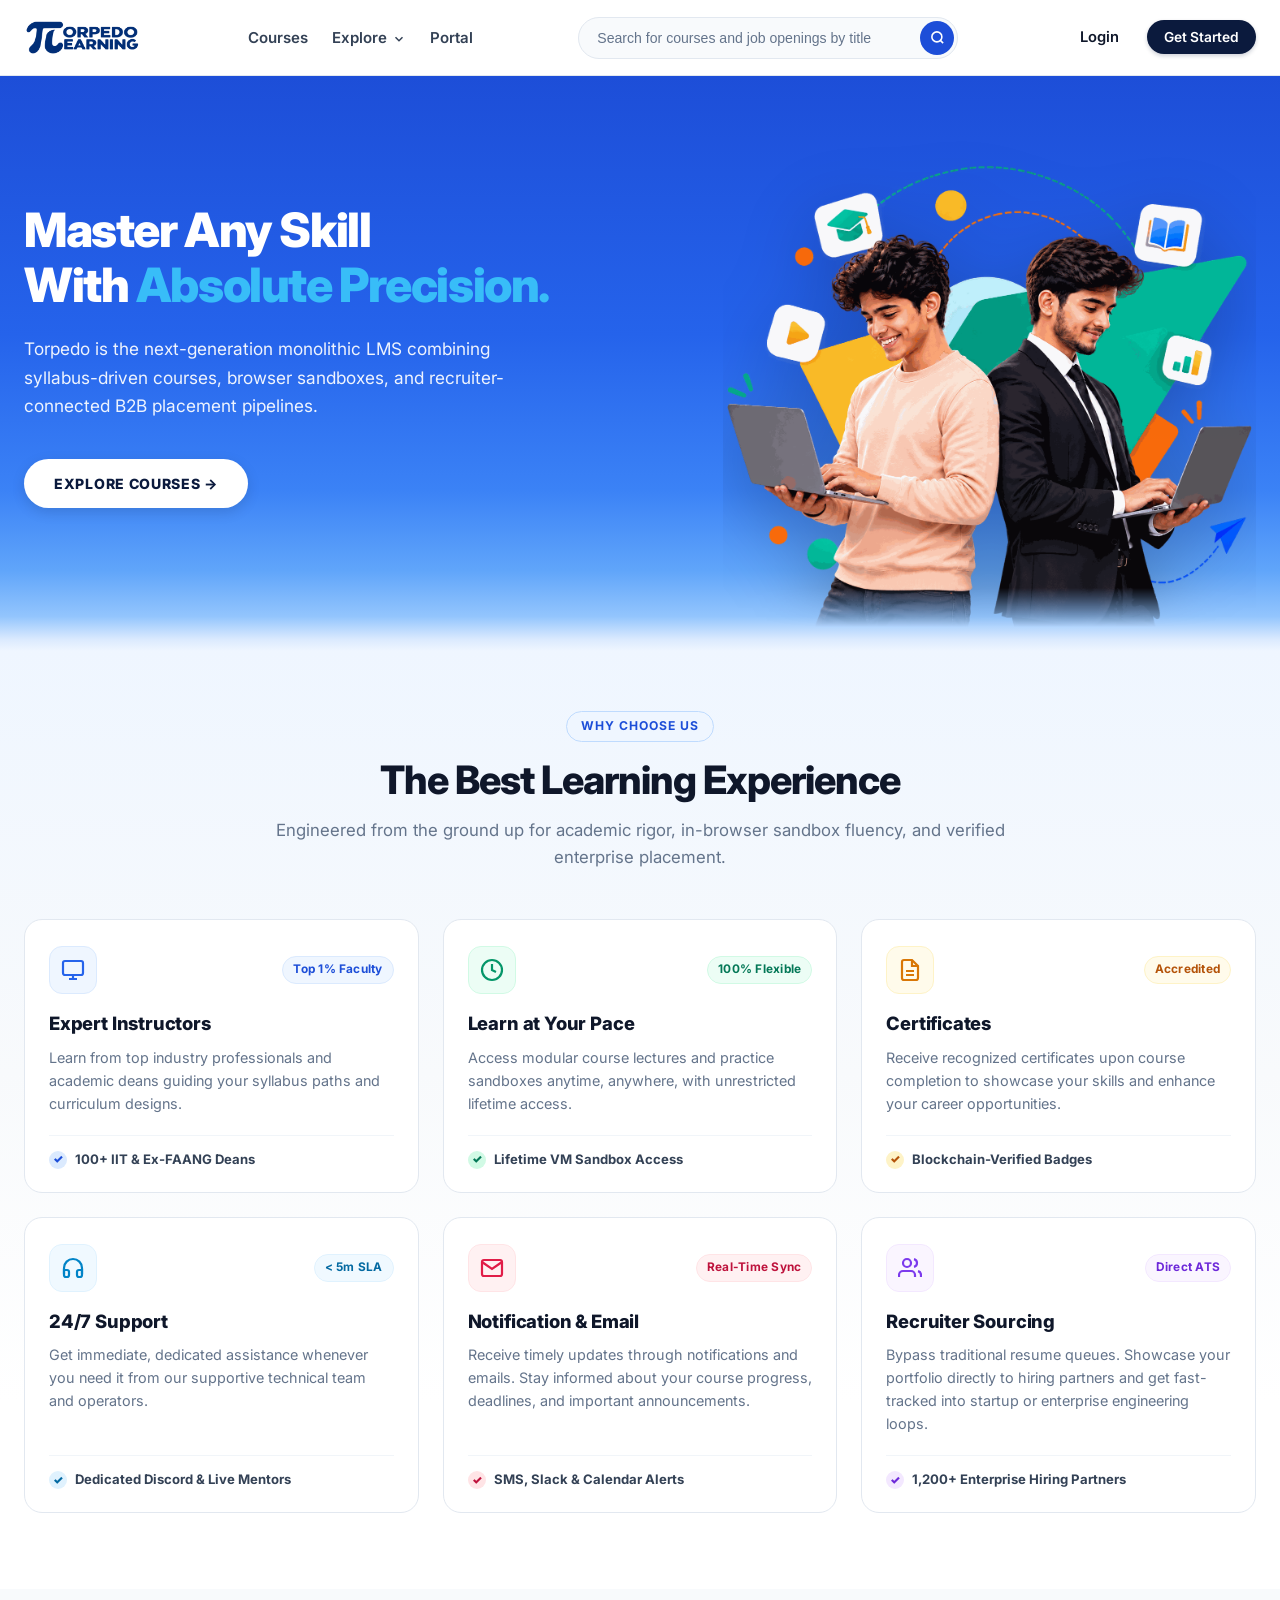
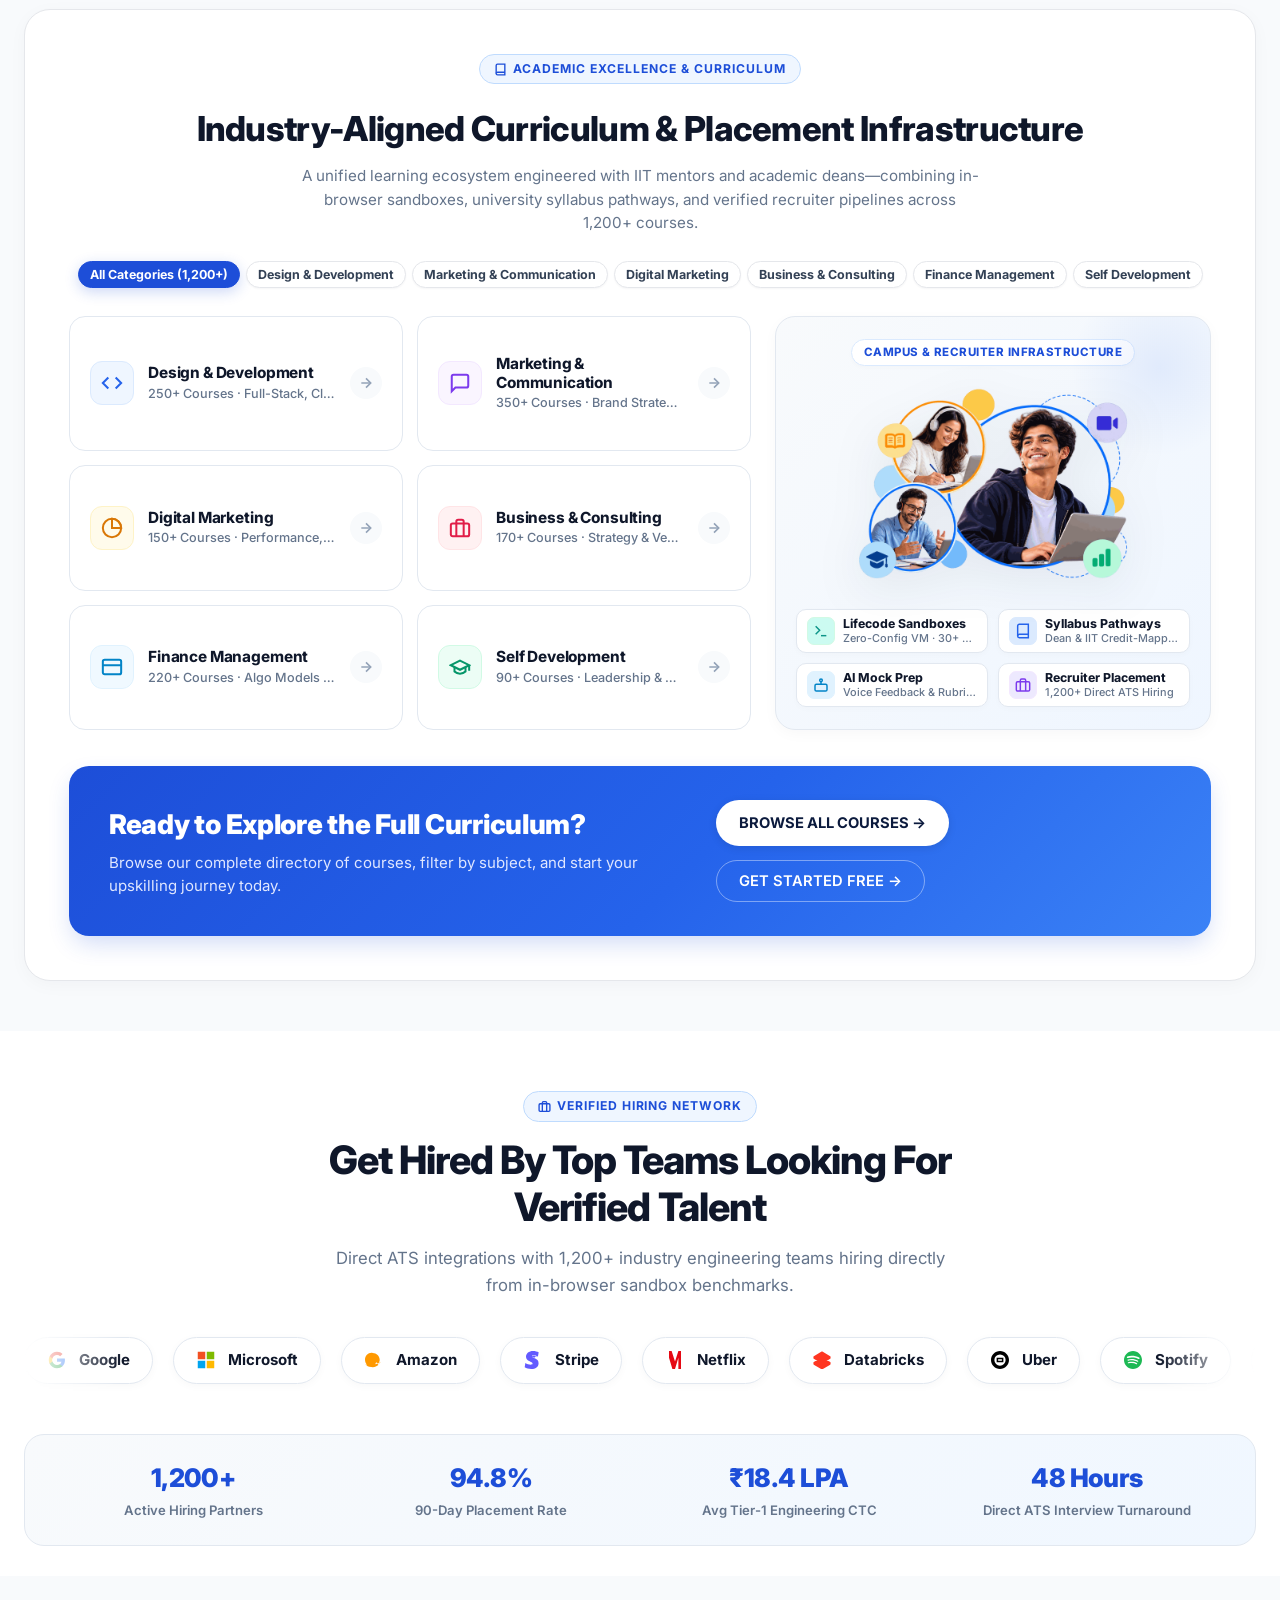
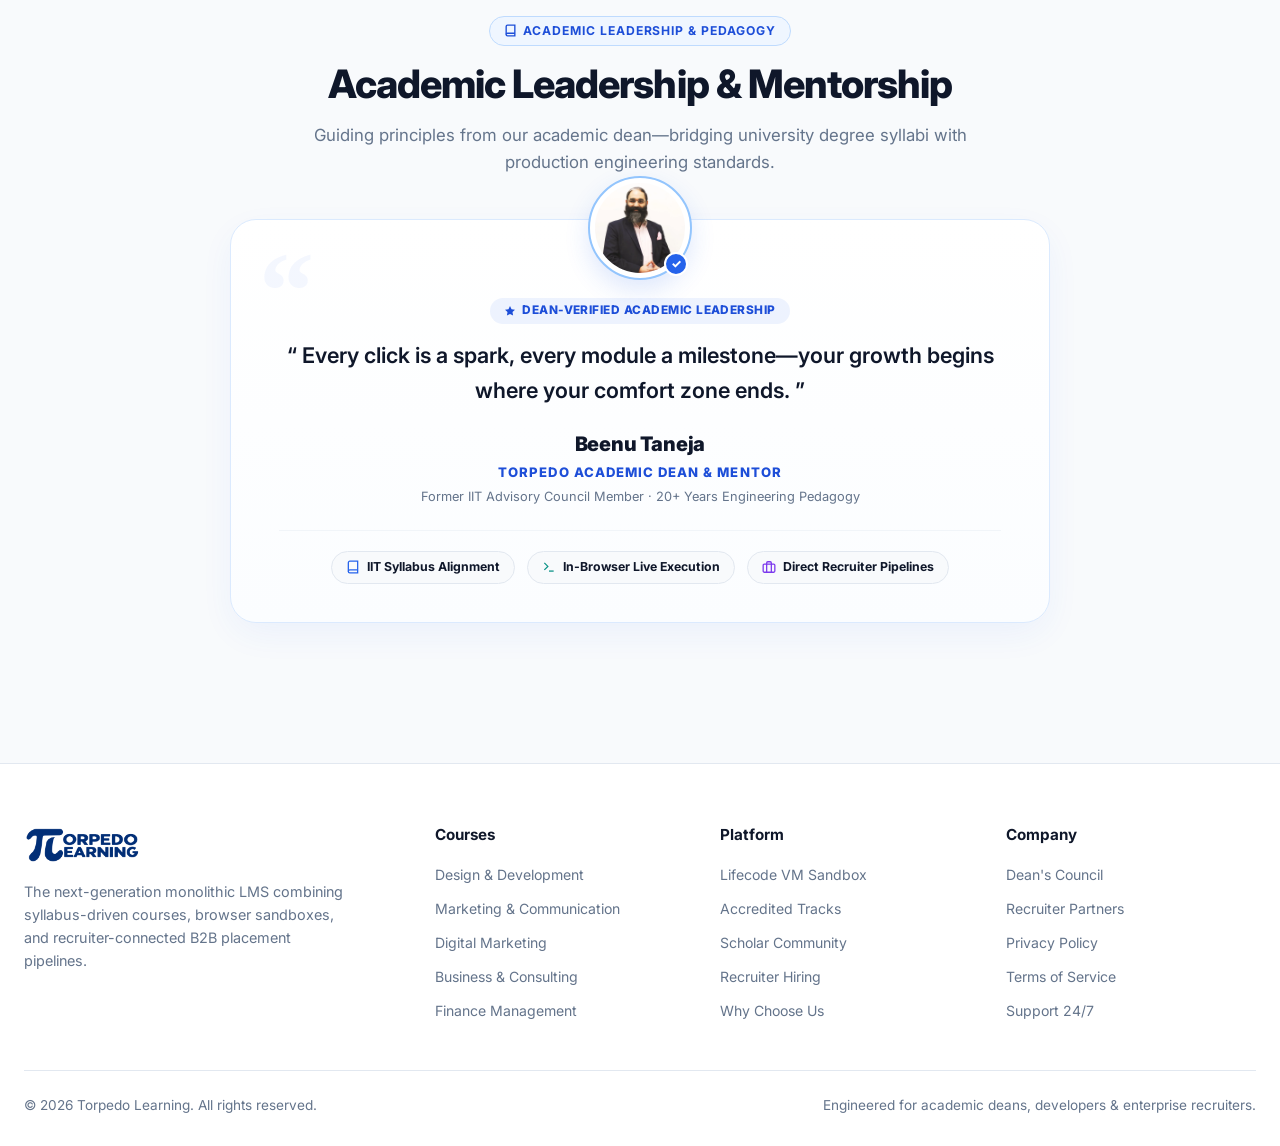
==== commit c76d5892: "Optimize font loading and de-bulk Lifecode, Mock Quizzes, Jobs, and Hackathons" ====
--- a/index.html
+++ b/index.html
@@ -6,10 +6,10 @@
   <title>Torpedo Learning | Monolithic LMS, In-Browser Sandboxes & Placement Pipelines</title>
   <meta name="description" content="Torpedo is the next-generation monolithic LMS combining syllabus-driven courses, browser sandboxes, and recruiter-connected B2B placement pipelines.">
   
-  <!-- Typography: Plus Jakarta Sans & JetBrains Mono -->
+  <!-- Typography: Inter Plus Jakarta Sans & JetBrains Mono JetBrains Mono -->
   <link rel="preconnect" href="https://fonts.googleapis.com">
   <link rel="preconnect" href="https://fonts.gstatic.com" crossorigin>
-  <link href="https://fonts.googleapis.com/css2?family=JetBrains+Mono:wght@400;500;700&family=Plus+Jakarta+Sans:wght@400;500;600;700;800;850&display=swap" rel="stylesheet">
+  <link href="https://fonts.googleapis.com/css2?family=Inter:wght@400;500;600;700&family=JetBrains+Mono:wght@400;500;600&display=swap" rel="stylesheet">
   
   <!-- Stylesheets -->
   <link rel="stylesheet" href="css/main.css">
--- a/css/main.css
+++ b/css/main.css
@@ -41,7 +41,7 @@
   --shadow-lg: 0 20px 30px -6px rgba(15, 23, 42, 0.1), 0 8px 12px -4px rgba(15, 23, 42, 0.04);
 
   /* Typography */
-  --font-sans: 'Plus Jakarta Sans', -apple-system, BlinkMacSystemFont, 'Segoe UI', Roboto, Helvetica, Arial, sans-serif;
+  --font-sans: 'Inter', -apple-system, BlinkMacSystemFont, 'Segoe UI', Roboto, Helvetica, Arial, sans-serif;
   --font-mono: 'JetBrains Mono', ui-monospace, SFMono-Regular, Menlo, Monaco, Consolas, monospace;
 
   /* Dimensions */
--- a/css/components.css
+++ b/css/components.css
@@ -1392,7 +1392,7 @@
 /* ==========================================================================
    Pixel-Perfect Auth Split Card (Matching Reference Photo)
    ========================================================================== */
-@import url('https://fonts.googleapis.com/css2?family=Caveat:wght@600;700&display=swap');
+/* @import url('https://fonts.googleapis.com/css2?family=Caveat:wght@600;700&display=swap'); */
 
 .auth-split-card {
   width: 100%;
@@ -1625,8 +1625,9 @@
   position: absolute;
   top: 15%;
   right: 48px;
-  font-family: 'Caveat', cursive, sans-serif;
-  font-size: 1.25rem;
+  font-family: var(--font-sans, 'Inter', sans-serif);
+  font-style: italic;
+  font-size: 1.1rem;
   font-weight: 700;
   line-height: 1.25;
   color: rgba(255, 255, 255, 0.95);
@@ -3090,4 +3091,886 @@
   display: none;
 }
 
-
+/* ==========================================================================
+   EduNext Side Navigation Bar & Dashboard Layout (Exact Reference Spec)
+   ========================================================================== */
+
+/* Dark Mode Theme Tokens */
+[data-theme="dark"] {
+  --bg-page: #0b0f19;
+  --bg-surface: #111827;
+  --bg-subtle: #1f2937;
+  --bg-muted: #374151;
+  --border-subtle: #1f2937;
+  --border-card: #283548;
+  --border-hover: #3b82f6;
+  --text-title: #f8fafc;
+  --text-body: #cbd5e1;
+  --text-muted: #94a3b8;
+  --text-light: #64748b;
+}
+
+[data-theme="dark"] .dashboard-hero,
+[data-theme="dark"] .site-header,
+[data-theme="dark"] .section-card-panel,
+[data-theme="dark"] .metric-card,
+[data-theme="dark"] .edunext-sidebar {
+  background-color: #111827 !important;
+  border-color: #1f2937 !important;
+}
+
+[data-theme="dark"] .course-progress-item,
+[data-theme="dark"] .course-card-subtle {
+  background-color: #1a2234 !important;
+  border-color: #243048 !important;
+}
+
+/* Layout Container */
+.edunext-dashboard-wrapper {
+  display: flex;
+  min-height: 100vh;
+  background-color: var(--bg-page);
+  color: var(--text-body);
+}
+
+/* Sidebar Styles */
+.edunext-sidebar {
+  width: 275px;
+  min-width: 275px;
+  height: 100vh;
+  position: sticky;
+  top: 0;
+  background-color: var(--bg-surface);
+  border-right: 1px solid var(--border-subtle);
+  display: flex;
+  flex-direction: column;
+  justify-content: space-between;
+  z-index: 120;
+  transition: all var(--transition-normal);
+}
+
+@media (max-width: 900px) {
+  .edunext-sidebar {
+    position: fixed;
+    left: -285px;
+    top: 0;
+    box-shadow: 0 10px 30px rgba(0,0,0,0.15);
+  }
+  .edunext-sidebar.mobile-open {
+    left: 0;
+  }
+}
+
+.edunext-brand {
+  display: flex;
+  align-items: center;
+  gap: 12px;
+  padding: 24px 22px 18px 22px;
+  text-decoration: none;
+}
+
+.edunext-brand-title {
+  font-family: var(--font-sans);
+  font-size: 1.55rem;
+  font-weight: 850;
+  color: var(--text-title);
+  letter-spacing: -0.03em;
+}
+
+.edunext-nav-scroll-area {
+  flex: 1;
+  overflow-y: auto;
+  padding: 6px 14px 16px 14px;
+}
+
+/* Custom subtle scrollbar */
+.edunext-nav-scroll-area::-webkit-scrollbar {
+  width: 4px;
+}
+.edunext-nav-scroll-area::-webkit-scrollbar-thumb {
+  background: var(--border-subtle);
+  border-radius: 4px;
+}
+
+.edunext-nav-list {
+  list-style: none;
+  padding: 0;
+  margin: 0;
+  display: flex;
+  flex-direction: column;
+  gap: 3px;
+}
+
+.edunext-nav-link {
+  display: flex;
+  align-items: center;
+  justify-content: space-between;
+  padding: 9px 12px;
+  border-radius: 12px;
+  color: #475569;
+  text-decoration: none;
+  font-size: 0.92rem;
+  font-weight: 600;
+  cursor: pointer;
+  transition: all 0.15s ease;
+  user-select: none;
+  border: 1px solid transparent;
+}
+
+[data-theme="dark"] .edunext-nav-link {
+  color: #94a3b8;
+}
+
+.edunext-nav-link:hover {
+  background-color: var(--bg-subtle);
+  color: var(--text-title);
+}
+
+.edunext-nav-link.active-item {
+  background-color: #f1f5f9;
+  color: var(--text-title);
+}
+
+[data-theme="dark"] .edunext-nav-link.active-item {
+  background-color: #1e293b;
+  color: #f8fafc;
+}
+
+.edunext-nav-link-left {
+  display: flex;
+  align-items: center;
+  gap: 12px;
+}
+
+.edunext-nav-link-left svg {
+  width: 19px;
+  height: 19px;
+  stroke-width: 2;
+  color: inherit;
+  flex-shrink: 0;
+}
+
+.edunext-accordion-chevron {
+  width: 15px;
+  height: 15px;
+  stroke-width: 2.2;
+  color: #94a3b8;
+  transition: transform 0.2s ease;
+}
+
+.edunext-nav-link.expanded .edunext-accordion-chevron {
+  transform: rotate(180deg);
+}
+
+/* Nested Courses Submenu */
+.edunext-submenu {
+  border-left: 1.5px solid #e2e8f0;
+  margin-left: 21px;
+  padding-left: 10px;
+  margin-top: 4px;
+  margin-bottom: 6px;
+  display: flex;
+  flex-direction: column;
+  gap: 3px;
+}
+
+[data-theme="dark"] .edunext-submenu {
+  border-left-color: #26334d;
+}
+
+.edunext-submenu-link {
+  display: flex;
+  align-items: center;
+  gap: 10px;
+  padding: 8px 12px;
+  border-radius: 9px;
+  color: #64748b;
+  text-decoration: none;
+  font-size: 0.86rem;
+  font-weight: 550;
+  transition: all 0.15s ease;
+}
+
+[data-theme="dark"] .edunext-submenu-link {
+  color: #94a3b8;
+}
+
+.edunext-submenu-link:hover {
+  background-color: var(--bg-subtle);
+  color: var(--text-title);
+}
+
+.edunext-submenu-link.active {
+  background-color: #eff6ff;
+  color: #2563eb;
+  font-weight: 750;
+}
+
+[data-theme="dark"] .edunext-submenu-link.active {
+  background-color: rgba(37, 99, 235, 0.15);
+  color: #60a5fa;
+}
+
+.edunext-dot-indicator {
+  width: 7px;
+  height: 7px;
+  border-radius: 50%;
+  background: #94a3b8;
+  display: inline-block;
+  flex-shrink: 0;
+}
+
+.edunext-submenu-link.active .edunext-dot-indicator {
+  background: #2563eb;
+  box-shadow: 0 0 6px rgba(37, 99, 235, 0.45);
+}
+
+/* Blue Pill Badges */
+.edunext-pill-badge {
+  background: #2563eb;
+  color: #ffffff;
+  font-size: 0.72rem;
+  font-weight: 800;
+  padding: 2px 8px;
+  border-radius: 999px;
+  letter-spacing: -0.01em;
+  box-shadow: 0 2px 6px rgba(37, 99, 235, 0.35);
+}
+
+/* Sidebar Footer */
+.edunext-sidebar-footer {
+  padding: 14px;
+  border-top: 1px solid var(--border-subtle);
+  display: flex;
+  flex-direction: column;
+  gap: 12px;
+  background-color: var(--bg-surface);
+}
+
+/* Light / Dark Mode Toggle Pill */
+.theme-switch-pill {
+  background-color: #f1f5f9;
+  padding: 4px;
+  border-radius: 12px;
+  display: grid;
+  grid-template-columns: 1fr 1fr;
+  gap: 4px;
+}
+
+[data-theme="dark"] .theme-switch-pill {
+  background-color: #1e293b;
+}
+
+.theme-switch-btn {
+  display: flex;
+  align-items: center;
+  justify-content: center;
+  gap: 7px;
+  padding: 7px 10px;
+  border-radius: 9px;
+  border: none;
+  background: transparent;
+  font-size: 0.84rem;
+  font-weight: 650;
+  color: #64748b;
+  cursor: pointer;
+  transition: all 0.16s ease;
+}
+
+[data-theme="dark"] .theme-switch-btn {
+  color: #94a3b8;
+}
+
+.theme-switch-btn.active {
+  background-color: #ffffff;
+  color: #0f172a;
+  box-shadow: 0 1px 3px rgba(0, 0, 0, 0.08);
+  font-weight: 750;
+}
+
+[data-theme="dark"] .theme-switch-btn.active {
+  background-color: #0f172a;
+  color: #f8fafc;
+  box-shadow: 0 1px 3px rgba(0, 0, 0, 0.3);
+}
+
+/* User Profile Card */
+.profile-footer-card {
+  display: flex;
+  align-items: center;
+  justify-content: space-between;
+  padding: 8px 10px;
+  border-radius: 12px;
+  background: transparent;
+  cursor: pointer;
+  transition: all 0.15s ease;
+  text-decoration: none;
+}
+
+.profile-footer-card:hover {
+  background-color: var(--bg-subtle);
+}
+
+.profile-footer-avatar-wrap {
+  width: 42px;
+  height: 42px;
+  border-radius: 8px;
+  background-color: #facc15;
+  overflow: hidden;
+  display: flex;
+  align-items: center;
+  justify-content: center;
+  flex-shrink: 0;
+}
+
+.profile-footer-avatar-img {
+  width: 100%;
+  height: 100%;
+  object-fit: cover;
+}
+
+.profile-footer-text {
+  display: flex;
+  flex-direction: column;
+  margin-left: 10px;
+  overflow: hidden;
+  flex: 1;
+}
+
+.profile-footer-name {
+  font-size: 0.88rem;
+  font-weight: 750;
+  color: var(--text-title);
+  white-space: nowrap;
+  overflow: hidden;
+  text-overflow: ellipsis;
+}
+
+.profile-footer-email {
+  font-size: 0.72rem;
+  color: var(--text-muted);
+  white-space: nowrap;
+  overflow: hidden;
+  text-overflow: ellipsis;
+}
+
+.profile-footer-chevron {
+  width: 14px;
+  height: 14px;
+  color: #94a3b8;
+  stroke-width: 2.2;
+  flex-shrink: 0;
+  margin-left: 6px;
+}
+
+/* Main Content Area */
+.edunext-main-viewport {
+  flex: 1;
+  display: flex;
+  flex-direction: column;
+  min-width: 0;
+  overflow-x: hidden;
+}
+
+.edunext-topbar {
+  position: sticky;
+  top: 0;
+  background-color: var(--bg-surface);
+  border-bottom: 1px solid var(--border-subtle);
+  padding: 14px 28px;
+  display: flex;
+  align-items: center;
+  justify-content: space-between;
+  gap: 20px;
+  z-index: 90;
+}
+
+.topbar-search-input-wrap {
+  position: relative;
+  max-width: 480px;
+  width: 100%;
+}
+
+.topbar-search-input {
+  width: 100%;
+  background-color: var(--bg-page);
+  border: 1px solid var(--border-subtle);
+  border-radius: 999px;
+  padding: 9px 18px 9px 40px;
+  font-size: 0.88rem;
+  color: var(--text-title);
+  outline: none;
+  transition: all 0.18s ease;
+}
+
+.topbar-search-input:focus {
+  border-color: #2563eb;
+  background-color: var(--bg-surface);
+  box-shadow: 0 0 0 3px rgba(37, 99, 235, 0.12);
+}
+
+.topbar-search-icon {
+  position: absolute;
+  left: 14px;
+  top: 50%;
+  transform: translateY(-50%);
+  width: 16px;
+  height: 16px;
+  color: #94a3b8;
+}
+
+.dossier-card {
+  background: var(--bg-surface);
+  border: 1px solid var(--border-card);
+  border-radius: 16px;
+  padding: 22px;
+  box-shadow: var(--shadow-xs);
+  transition: all 0.2s ease;
+}
+
+.dossier-card:hover {
+  border-color: #2563eb;
+  box-shadow: var(--shadow-card);
+}
+
+/* ==========================================================================
+   Torpedo Student Portal & OTP Verification (Exact Reference Spec)
+   ========================================================================== */
+
+/* OTP Verification 6-Digit Screen (Image 2) */
+.otp-container-card {
+  max-width: 440px;
+  width: 100%;
+  margin: 0 auto;
+  text-align: center;
+}
+
+.otp-title {
+  font-size: 2rem;
+  font-weight: 850;
+  color: #0f172a;
+  letter-spacing: -0.03em;
+  margin: 0 0 8px 0;
+}
+
+.otp-sub {
+  font-size: 0.92rem;
+  color: #64748b;
+  margin: 0 0 28px 0;
+  line-height: 1.45;
+}
+
+.otp-boxes-row {
+  display: flex;
+  justify-content: center;
+  gap: 10px;
+  margin-bottom: 24px;
+}
+
+.otp-box-input {
+  width: 48px;
+  height: 54px;
+  border: 1.5px solid #cbd5e1;
+  border-radius: 12px;
+  background: #f8fafc;
+  font-size: 1.4rem;
+  font-weight: 800;
+  text-align: center;
+  color: #0f172a;
+  outline: none;
+  transition: all 0.18s ease;
+}
+
+.otp-box-input:focus {
+  border-color: #2563eb;
+  background: #ffffff;
+  box-shadow: 0 0 0 3px rgba(37, 99, 235, 0.15);
+}
+
+.otp-resend-text {
+  font-size: 0.86rem;
+  color: #64748b;
+  margin-bottom: 24px;
+}
+
+.otp-resend-text a {
+  color: #2563eb;
+  font-weight: 750;
+  text-decoration: none;
+}
+
+.otp-submit-btn {
+  width: 100%;
+  background: #1d4ed8;
+  color: #ffffff;
+  border: none;
+  border-radius: 12px;
+  padding: 14px 20px;
+  font-size: 0.95rem;
+  font-weight: 800;
+  letter-spacing: 0.04em;
+  cursor: pointer;
+  transition: all 0.18s ease;
+  box-shadow: 0 4px 14px rgba(29, 78, 216, 0.25);
+  margin-bottom: 18px;
+}
+
+.otp-submit-btn:hover {
+  background: #1e40af;
+  box-shadow: 0 6px 18px rgba(29, 78, 216, 0.35);
+}
+
+/* Torpedo Student Portal (Image 5) */
+.student-portal-wrapper {
+  display: flex;
+  min-height: 100vh;
+  background: #f8fafc;
+  color: #0f172a;
+}
+
+.student-portal-sidebar {
+  width: 250px;
+  min-width: 250px;
+  height: 100vh;
+  position: sticky;
+  top: 0;
+  background: #ffffff;
+  border-right: 1px solid #e2e8f0;
+  display: flex;
+  flex-direction: column;
+  justify-content: space-between;
+  padding: 20px 14px;
+  box-sizing: border-box;
+  z-index: 100;
+}
+
+@media (max-width: 900px) {
+  .student-portal-sidebar {
+    position: fixed;
+    left: -260px;
+    top: 0;
+    box-shadow: 0 10px 30px rgba(0,0,0,0.15);
+    transition: left 0.25s ease;
+  }
+  .student-portal-sidebar.mobile-open {
+    left: 0;
+  }
+}
+
+.student-sidebar-top-brand {
+  display: flex;
+  align-items: center;
+  gap: 10px;
+  padding: 4px 10px 18px 10px;
+  text-decoration: none;
+}
+
+.student-brand-logo-img {
+  height: 32px;
+  width: auto;
+  object-fit: contain;
+}
+
+.student-nav-menu-scroll {
+  flex: 1;
+  overflow-y: auto;
+  display: flex;
+  flex-direction: column;
+  gap: 4px;
+}
+
+.student-nav-group-title {
+  font-size: 0.68rem;
+  font-weight: 850;
+  color: #94a3b8;
+  text-transform: uppercase;
+  letter-spacing: 0.06em;
+  padding: 16px 12px 6px 12px;
+}
+
+.student-nav-item-btn {
+  display: flex;
+  align-items: center;
+  gap: 12px;
+  padding: 9px 12px;
+  border-radius: 10px;
+  color: #475569;
+  text-decoration: none;
+  font-size: 0.88rem;
+  font-weight: 650;
+  transition: all 0.15s ease;
+  cursor: pointer;
+  border: none;
+  background: transparent;
+  width: 100%;
+  text-align: left;
+  box-sizing: border-box;
+}
+
+.student-nav-item-btn svg {
+  width: 18px;
+  height: 18px;
+  color: inherit;
+  flex-shrink: 0;
+}
+
+.student-nav-item-btn:hover {
+  background: #f1f5f9;
+  color: #0f172a;
+}
+
+.student-nav-item-btn.active {
+  background: #1d4ed8;
+  color: #ffffff;
+  font-weight: 750;
+  box-shadow: 0 4px 12px rgba(29, 78, 216, 0.25);
+}
+
+.student-sidebar-footer-icons {
+  display: flex;
+  align-items: center;
+  justify-content: space-between;
+  padding: 14px 10px 4px 10px;
+  border-top: 1px solid #e2e8f0;
+}
+
+.student-footer-avatar-btn {
+  width: 38px;
+  height: 38px;
+  border-radius: 50%;
+  overflow: hidden;
+  background: #facc15;
+  cursor: pointer;
+  border: 2px solid transparent;
+  transition: all 0.15s ease;
+}
+
+.student-footer-avatar-btn:hover {
+  border-color: #2563eb;
+  transform: scale(1.05);
+}
+
+.student-footer-avatar-btn img {
+  width: 100%;
+  height: 100%;
+  object-fit: cover;
+}
+
+/* Student Main Workspace */
+.student-portal-main {
+  flex: 1;
+  display: flex;
+  flex-direction: column;
+  min-width: 0;
+}
+
+.student-top-navbar {
+  position: sticky;
+  top: 0;
+  background: #ffffff;
+  border-bottom: 1px solid #e2e8f0;
+  padding: 12px 28px;
+  display: flex;
+  align-items: center;
+  justify-content: space-between;
+  gap: 20px;
+  z-index: 90;
+}
+
+.student-search-pill-wrap {
+  position: relative;
+  max-width: 540px;
+  width: 100%;
+  display: flex;
+  align-items: center;
+}
+
+.student-search-pill-input {
+  width: 100%;
+  background: #f8fafc;
+  border: 1px solid #e2e8f0;
+  border-radius: 999px;
+  padding: 9px 48px 9px 18px;
+  font-size: 0.88rem;
+  color: #0f172a;
+  outline: none;
+  transition: all 0.18s ease;
+}
+
+.student-search-pill-input:focus {
+  border-color: #2563eb;
+  background: #ffffff;
+  box-shadow: 0 0 0 3px rgba(37, 99, 235, 0.12);
+}
+
+.student-search-pill-btn {
+  position: absolute;
+  right: 5px;
+  top: 50%;
+  transform: translateY(-50%);
+  width: 32px;
+  height: 32px;
+  border-radius: 50%;
+  background: #1d4ed8;
+  color: #ffffff;
+  border: none;
+  cursor: pointer;
+  display: flex;
+  align-items: center;
+  justify-content: center;
+  transition: background 0.15s ease;
+}
+
+.student-search-pill-btn:hover {
+  background: #1e40af;
+}
+
+/* 5 Metrics Row */
+.student-5-metrics-row {
+  display: grid;
+  grid-template-columns: repeat(5, 1fr);
+  gap: 16px;
+  margin-bottom: 28px;
+}
+
+@media (max-width: 1100px) {
+  .student-5-metrics-row {
+    grid-template-columns: repeat(3, 1fr);
+  }
+}
+@media (max-width: 640px) {
+  .student-5-metrics-row {
+    grid-template-columns: 1fr;
+  }
+}
+
+.student-metric-box {
+  background: #ffffff;
+  border: 1px solid #e2e8f0;
+  border-radius: 16px;
+  padding: 18px 20px;
+  box-shadow: 0 1px 3px rgba(15, 23, 42, 0.04);
+}
+
+.student-metric-header {
+  display: flex;
+  align-items: center;
+  justify-content: space-between;
+}
+
+.student-metric-title {
+  font-size: 0.72rem;
+  font-weight: 800;
+  color: #64748b;
+  text-transform: uppercase;
+  letter-spacing: 0.05em;
+}
+
+.student-metric-num {
+  font-size: 1.8rem;
+  font-weight: 850;
+  color: #0f172a;
+  margin: 6px 0 2px 0;
+}
+
+.student-metric-sub {
+  font-size: 0.78rem;
+  color: #64748b;
+}
+
+/* Competitions Card */
+.student-competition-card {
+  background: #ffffff;
+  border: 1px solid #e2e8f0;
+  border-radius: 14px;
+  padding: 16px 20px;
+  display: flex;
+  align-items: center;
+  justify-content: space-between;
+  transition: all 0.18s ease;
+  box-shadow: 0 1px 2px rgba(15, 23, 42, 0.03);
+}
+
+.student-competition-card:hover {
+  border-color: #cbd5e1;
+  transform: translateY(-1px);
+  box-shadow: 0 4px 12px rgba(15, 23, 42, 0.06);
+}
+
+/* Circular Score Gauge */
+.circular-gauge-container {
+  display: flex;
+  align-items: center;
+  justify-content: center;
+  margin: 16px 0;
+}
+
+/* Weekly Practice Hours Bar Chart */
+.weekly-barchart-wrap {
+  display: flex;
+  align-items: flex-end;
+  justify-content: space-between;
+  gap: 8px;
+  height: 90px;
+  padding: 12px 10px 4px 10px;
+  background: #f8fafc;
+  border-radius: 12px;
+  margin: 14px 0;
+}
+
+.weekly-bar-col {
+  flex: 1;
+  display: flex;
+  flex-direction: column;
+  align-items: center;
+  gap: 6px;
+  height: 100%;
+  justify-content: flex-end;
+}
+
+.weekly-bar-fill {
+  width: 100%;
+  max-width: 28px;
+  background: #cbd5e1;
+  border-radius: 6px;
+  transition: all 0.2s ease;
+}
+
+.weekly-bar-fill.active-day {
+  background: #10b981;
+}
+
+.weekly-bar-day {
+  font-size: 0.72rem;
+  font-weight: 750;
+  color: #64748b;
+}
+
+/* Interactive To-Do List */
+.todo-item-row {
+  display: flex;
+  align-items: center;
+  gap: 12px;
+  padding: 10px 12px;
+  border-radius: 10px;
+  background: #f8fafc;
+  border: 1px solid #e2e8f0;
+  margin-bottom: 8px;
+  transition: all 0.15s ease;
+}
+
+.todo-item-row.completed-task {
+  opacity: 0.6;
+  text-decoration: line-through;
+}
+
+.todo-check-input {
+  width: 16px;
+  height: 16px;
+  cursor: pointer;
+  accent-color: #2563eb;
+}
+
+
+
+
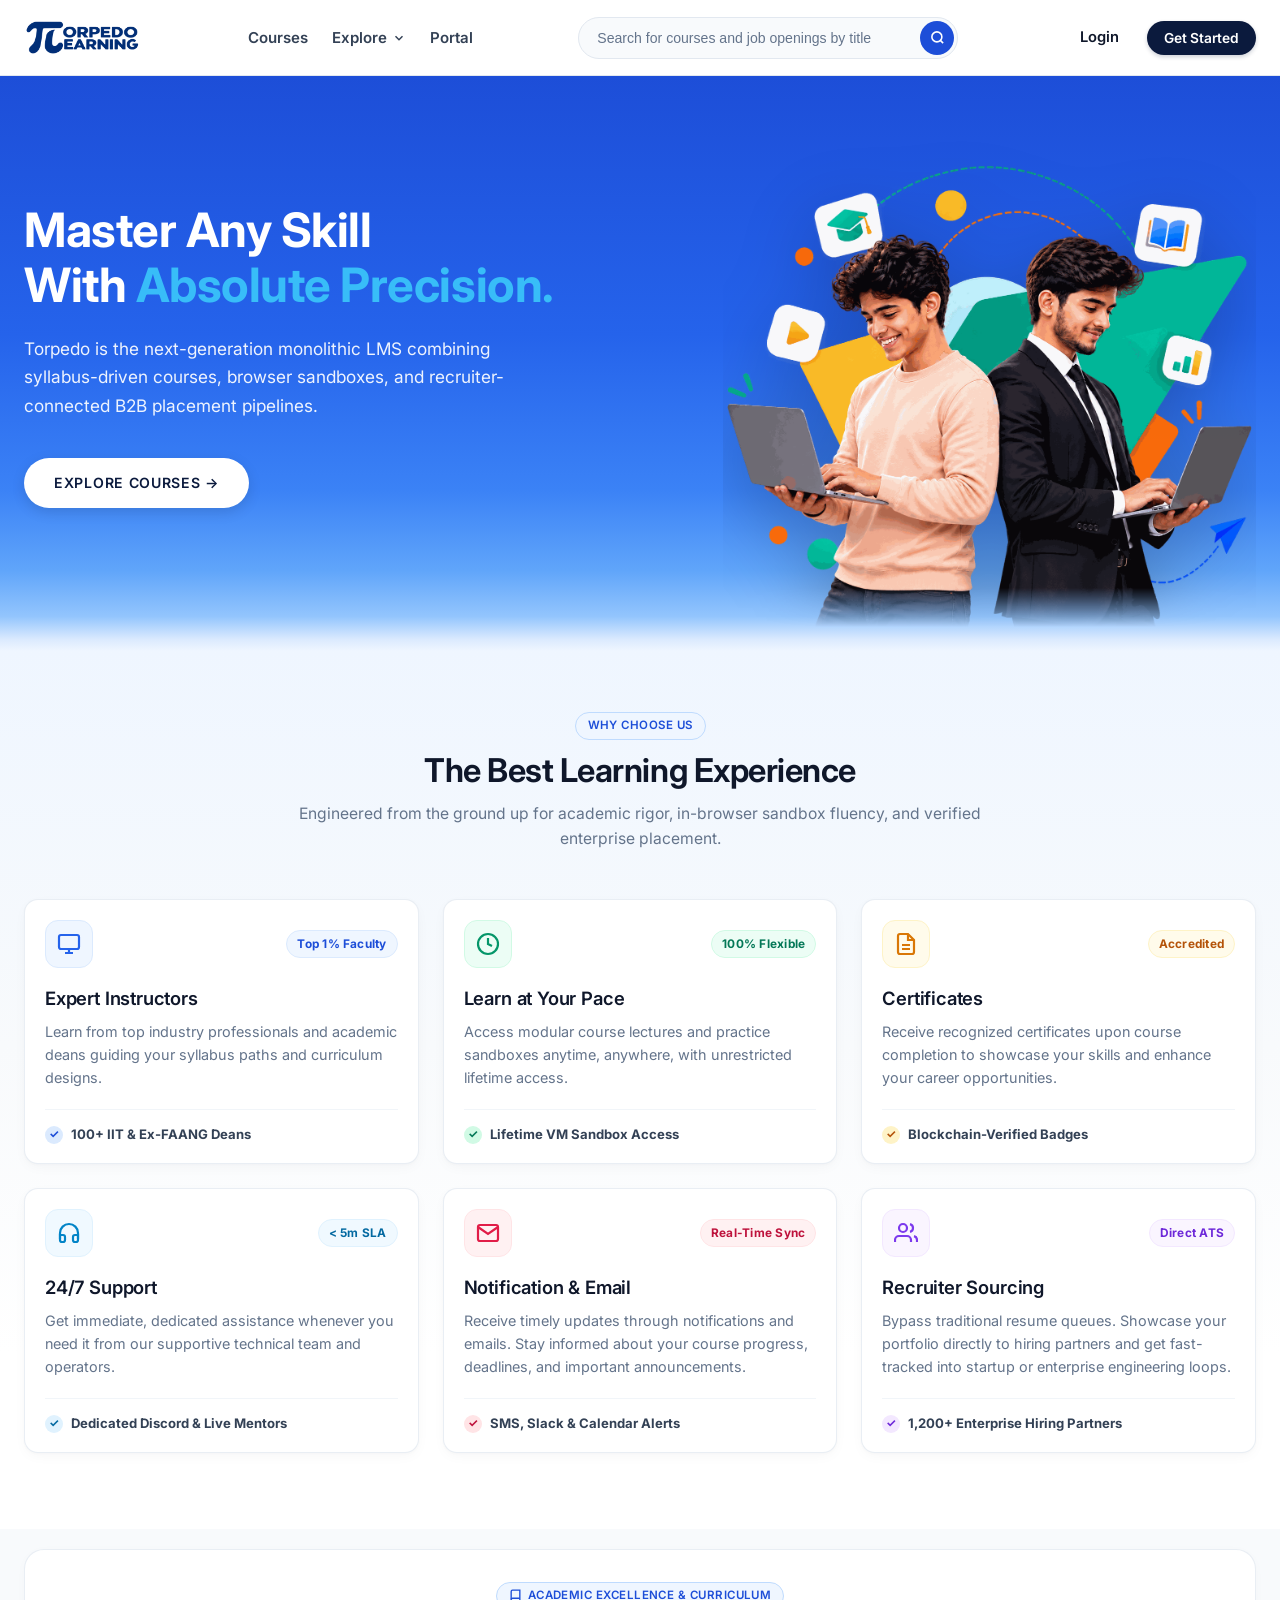
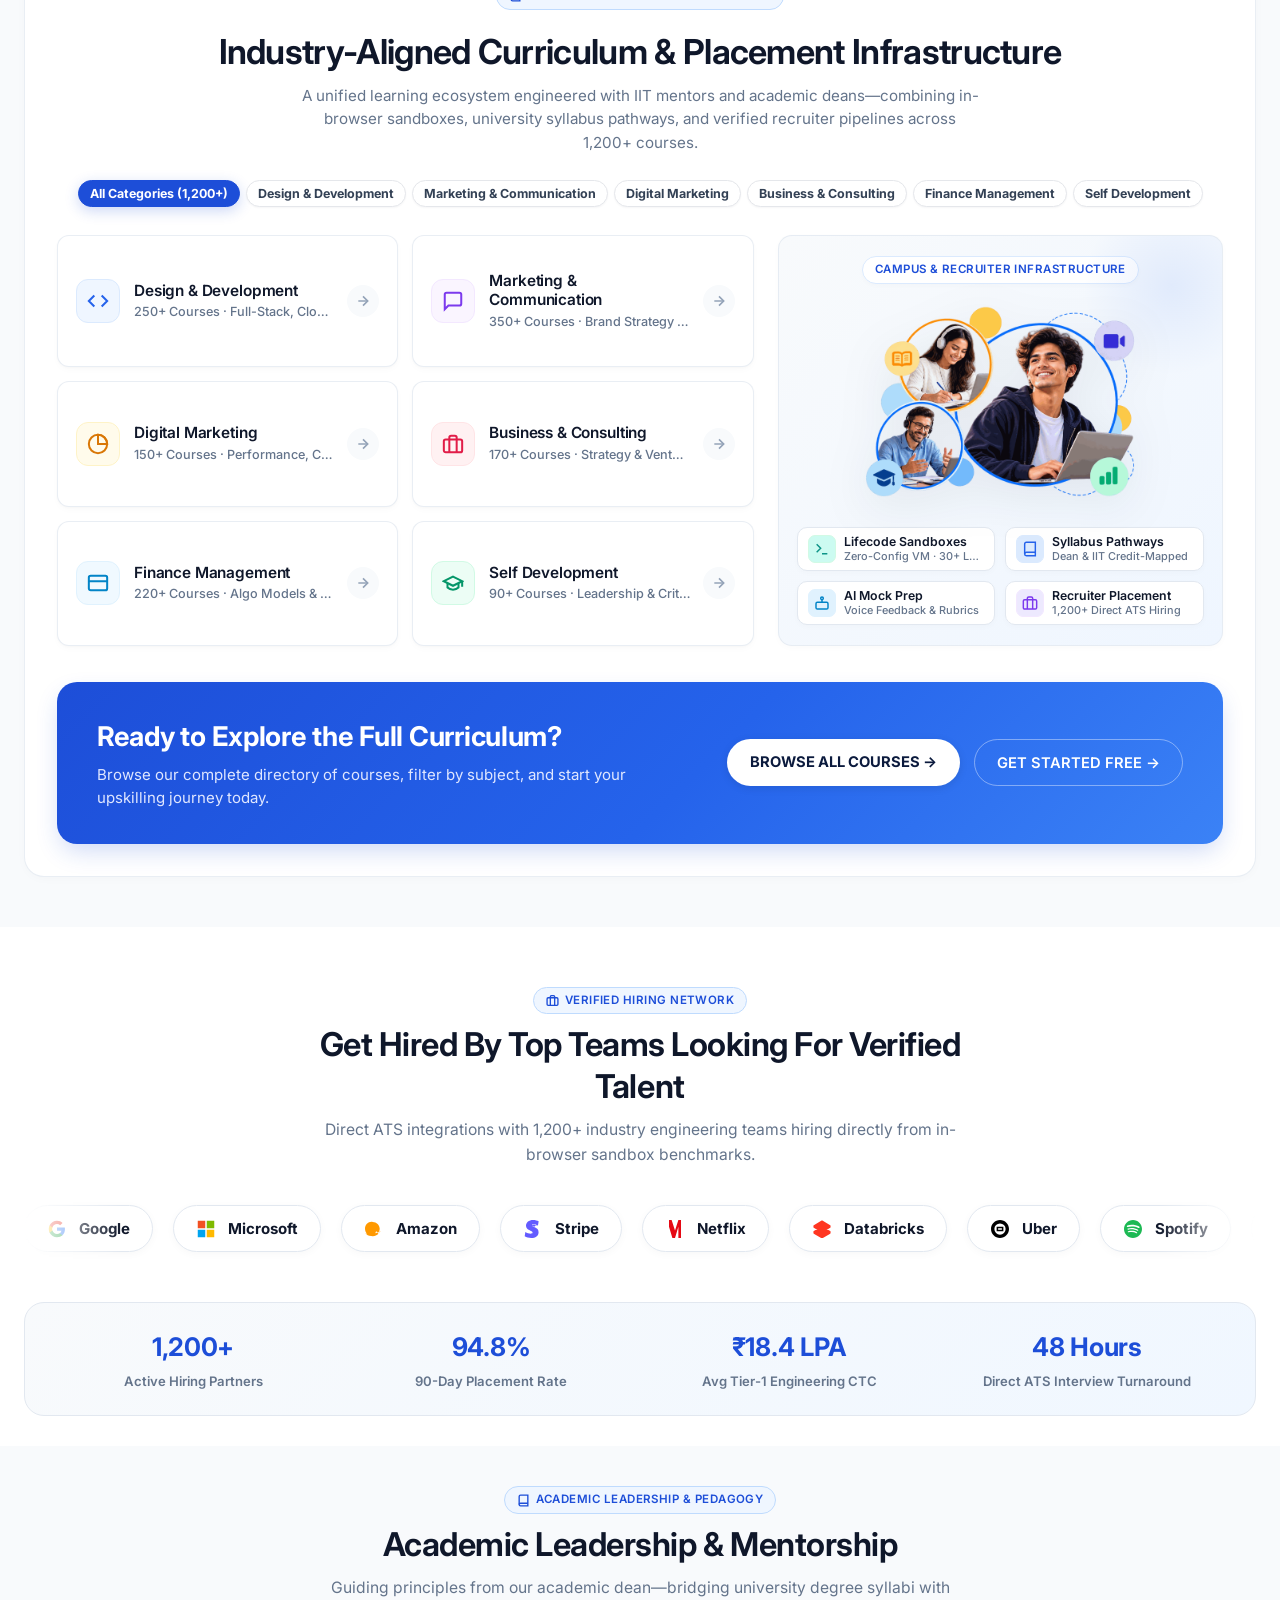
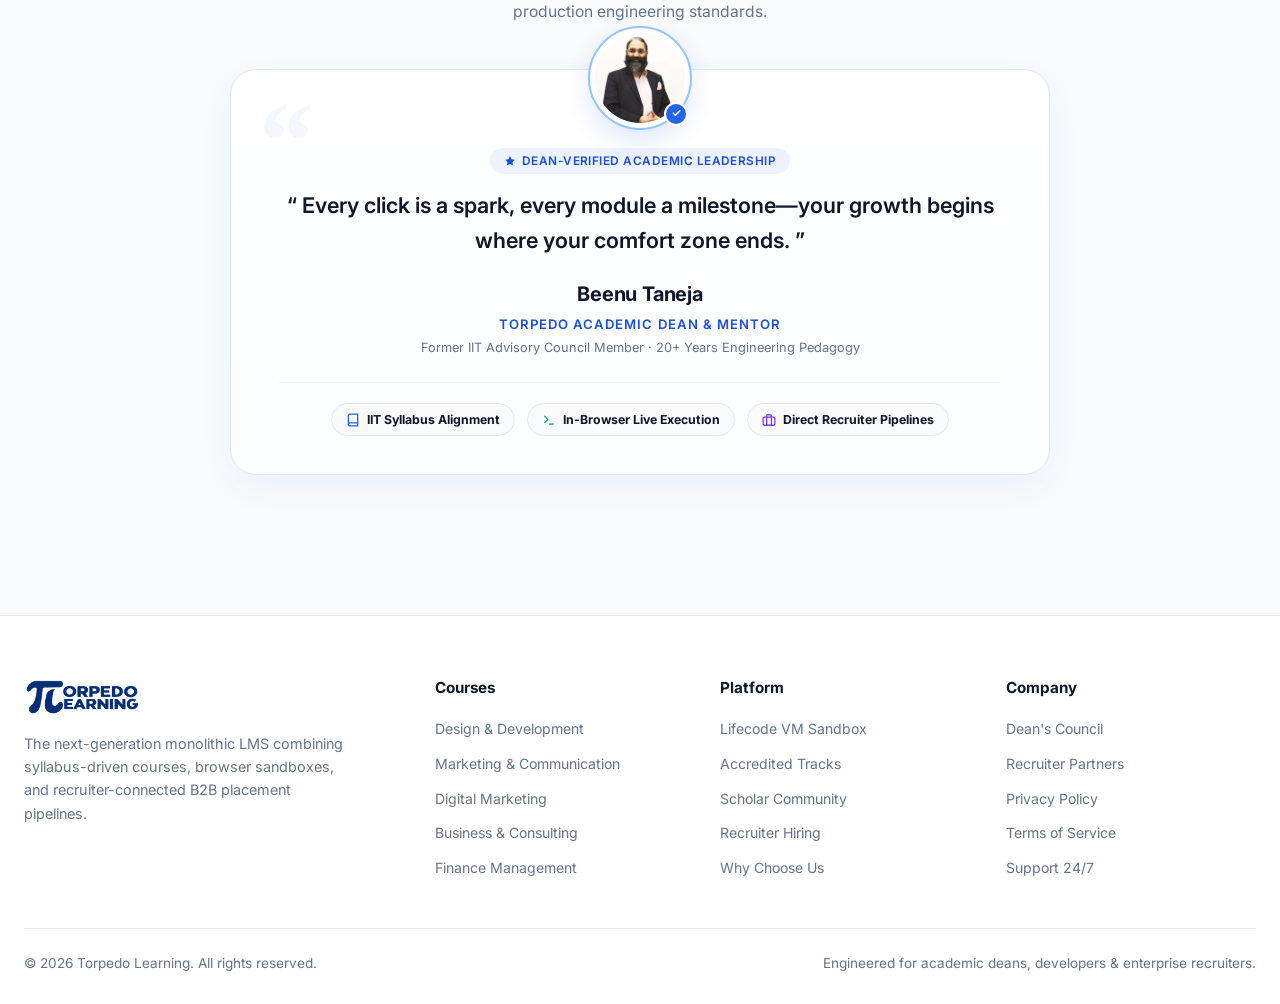
==== commit a3779180: "feat(ui): de-containerize layout panels and formalize enterprise typography across portal views" ====
--- a/index.html
+++ b/index.html
@@ -42,26 +42,26 @@
             <ul class="dropdown-menu">
               <li class="dropdown-item">
                 <a href="#curriculum-section">
-                  <span>⚡</span>
+                  <svg width="15" height="15" viewBox="0 0 24 24" fill="none" stroke="currentColor" stroke-width="2"><polygon points="13 2 3 14 12 14 11 22 21 10 12 10 13 2"/></svg>
                   <div>Platform Architecture</div>
                 </a>
               </li>
               <li class="dropdown-item">
                 <a href="#curriculum-section">
-                  <span>🎓</span>
+                  <svg width="15" height="15" viewBox="0 0 24 24" fill="none" stroke="currentColor" stroke-width="2"><path d="M4 19.5v-15A2.5 2.5 0 0 1 6.5 2H20v20H6.5a2.5 2.5 0 0 1-2.5-2.5Z"/><path d="M6 6h10"/><path d="M6 10h10"/></svg>
                   <div>Syllabus Pathways</div>
                 </a>
               </li>
               <li class="dropdown-item">
                 <a href="#why-choose-us">
-                  <span>🏆</span>
+                  <svg width="15" height="15" viewBox="0 0 24 24" fill="none" stroke="currentColor" stroke-width="2"><circle cx="12" cy="8" r="7"/><polyline points="8.21 13.89 7 23 12 20 17 23 15.79 13.88"/></svg>
                   <div>Why Choose Us</div>
                 </a>
               </li>
               <li class="dropdown-item">
                 <a href="dashboard.html">
-                  <span>💼</span>
-                  <div>Student Portal & ATS</div>
+                  <svg width="15" height="15" viewBox="0 0 24 24" fill="none" stroke="currentColor" stroke-width="2"><rect width="20" height="14" x="2" y="7" rx="2"/><path d="M16 21V5a2 2 0 0 0-2-2h-4a2 2 0 0 0-2 2v16"/></svg>
+                  <div>Student Portal &amp; ATS</div>
                 </a>
               </li>
             </ul>
--- a/css/main.css
+++ b/css/main.css
@@ -69,11 +69,13 @@
 html {
   font-family: var(--font-sans);
   font-size: 16px;
-  line-height: 1.5;
+  line-height: 1.55;
   color: var(--text-body);
   background-color: var(--bg-page);
   scroll-behavior: smooth;
   -webkit-font-smoothing: antialiased;
+  -moz-osx-font-smoothing: grayscale;
+  text-rendering: optimizeLegibility;
 }
 
 body {
@@ -82,6 +84,7 @@
   overflow-x: hidden;
   background-color: var(--bg-page);
   color: var(--text-body);
+  -webkit-font-smoothing: antialiased;
 }
 
 /* Scroll progress */
@@ -108,60 +111,60 @@
 
 /* Section Spacing */
 .section {
-  padding: 84px 0;
+  padding: 56px 0;
   position: relative;
 }
 
 @media (max-width: 768px) {
   .section {
-    padding: 56px 0;
+    padding: 42px 0;
   }
 }
 
 /* Section Header */
 .section-header {
   text-align: center;
-  max-width: 740px;
-  margin: 0 auto 50px auto;
+  max-width: 700px;
+  margin: 0 auto 38px auto;
 }
 
 .section-badge {
   display: inline-flex;
   align-items: center;
   gap: 6px;
-  padding: 5px 14px;
+  padding: 4px 12px;
   border-radius: var(--radius-pill);
-  font-size: 0.76rem;
-  font-weight: 700;
-  letter-spacing: 0.08em;
+  font-size: 0.72rem;
+  font-weight: 600;
+  letter-spacing: 0.04em;
   text-transform: uppercase;
   background: var(--primary-subtle);
   color: var(--primary);
   border: 1px solid var(--primary-border);
-  margin-bottom: 14px;
+  margin-bottom: 10px;
 }
 
 .section-title {
-  font-size: 2.45rem;
-  font-weight: 800;
-  line-height: 1.22;
+  font-size: 2.05rem;
+  font-weight: 650;
+  line-height: 1.28;
   color: var(--text-title);
-  letter-spacing: -0.025em;
-  margin-bottom: 14px;
+  letter-spacing: -0.015em;
+  margin-bottom: 10px;
 }
 
 .section-subtitle {
-  font-size: 1.05rem;
+  font-size: 0.98rem;
   color: var(--text-muted);
-  line-height: 1.6;
+  line-height: 1.55;
 }
 
 @media (max-width: 768px) {
   .section-title {
-    font-size: 1.95rem;
+    font-size: 1.65rem;
   }
   .section-subtitle {
-    font-size: 0.95rem;
+    font-size: 0.90rem;
   }
 }
 
--- a/css/components.css
+++ b/css/components.css
@@ -45,9 +45,9 @@
 
 .hero-title {
   font-size: clamp(2.4rem, 3.7vw, 3.5rem);
-  font-weight: 850;
+  font-weight: 700;
   line-height: 1.16;
-  letter-spacing: -0.03em;
+  letter-spacing: -0.01em;
   color: #ffffff;
   margin-bottom: 22px;
 }
@@ -100,7 +100,7 @@
   background-color: #ffffff;
   color: #0b1a3d;
   font-size: 0.88rem;
-  font-weight: 800;
+  font-weight: 600;
   letter-spacing: 0.05em;
   text-transform: uppercase;
   text-decoration: none;
@@ -236,16 +236,17 @@
 
 .feature-box {
   background: #ffffff;
-  border: 1px solid #e2e8f0;
-  border-radius: 18px;
-  padding: 26px 24px 22px 24px;
+  border: 1px solid rgba(226, 232, 240, 0.75);
+  border-radius: 14px;
+  padding: 20px 20px 18px 20px;
   text-align: left;
   display: flex;
   flex-direction: column;
   align-items: flex-start;
   position: relative;
-  transition: all 0.25s cubic-bezier(0.16, 1, 0.3, 1);
+  transition: all 0.2s cubic-bezier(0.16, 1, 0.3, 1);
   overflow: hidden;
+  box-shadow: 0 1px 3px rgba(0, 0, 0, 0.02), 0 4px 14px -2px rgba(15, 23, 42, 0.04);
 }
 
 .feature-box::before {
@@ -324,7 +325,7 @@
 
 .feature-title {
   font-size: 1.15rem;
-  font-weight: 800;
+  font-weight: 600;
   color: var(--text-title);
   margin-top: 16px;
   margin-bottom: 8px;
@@ -360,7 +361,7 @@
   height: 18px;
   border-radius: 50%;
   font-size: 0.72rem;
-  font-weight: 900;
+  font-weight: 700;
   flex-shrink: 0;
 }
 
@@ -376,15 +377,16 @@
    ========================================================================== */
 .master-ecosystem-card {
   background: #ffffff;
-  border: 1px solid var(--border-card);
-  border-radius: 26px;
-  padding: 44px 44px;
-  box-shadow: 0 4px 20px -2px rgba(15, 23, 42, 0.04);
+  border: 1px solid rgba(226, 232, 240, 0.75);
+  border-radius: 20px;
+  padding: 32px 32px;
+  box-shadow: 0 2px 12px -2px rgba(15, 23, 42, 0.03);
 }
 
 @media (max-width: 768px) {
   .master-ecosystem-card {
-    padding: 32px 18px;
+    padding: 24px 16px;
+    border-radius: 16px;
   }
 }
 
@@ -454,18 +456,19 @@
 
 .category-tile {
   background: #ffffff;
-  border: 1px solid #e2e8f0;
-  border-radius: 16px;
-  padding: 16px 20px;
+  border: 1px solid rgba(226, 232, 240, 0.75);
+  border-radius: 12px;
+  padding: 14px 18px;
   display: flex;
   align-items: center;
   justify-content: space-between;
-  gap: 14px;
+  gap: 12px;
   cursor: pointer;
   text-decoration: none;
-  transition: all 0.25s cubic-bezier(0.16, 1, 0.3, 1);
+  transition: all 0.2s cubic-bezier(0.16, 1, 0.3, 1);
   position: relative;
   overflow: hidden;
+  box-shadow: 0 1px 3px rgba(0, 0, 0, 0.02), 0 3px 10px -2px rgba(15, 23, 42, 0.03);
 }
 
 .category-tile::before {
@@ -539,7 +542,7 @@
 
 .category-tile-title {
   font-size: 0.96rem;
-  font-weight: 750;
+  font-weight: 600;
   color: var(--text-title);
   letter-spacing: -0.01em;
   white-space: normal;
@@ -592,7 +595,7 @@
 
 .ecosystem-subtitle {
   font-size: 1.5rem;
-  font-weight: 850;
+  font-weight: 700;
   color: var(--text-title);
   letter-spacing: -0.01em;
   margin-top: 8px;
@@ -651,7 +654,7 @@
 
 .curriculum-banner-title {
   font-size: 1.7rem;
-  font-weight: 850;
+  font-weight: 700;
   color: #ffffff;
   margin-bottom: 6px;
   letter-spacing: -0.01em;
@@ -704,9 +707,9 @@
 /* Image Showcase Wrap with Capability Badges */
 .image-showcase-wrap {
   background: linear-gradient(135deg, #f8fafc 0%, #eff6ff 100%);
-  border: 1px solid #e2e8f0;
-  border-radius: 20px;
-  padding: 22px 20px;
+  border: 1px solid rgba(226, 232, 240, 0.75);
+  border-radius: 14px;
+  padding: 20px 18px;
   display: flex;
   flex-direction: column;
   align-items: center;
@@ -714,7 +717,7 @@
   text-align: center;
   position: relative;
   overflow: hidden;
-  box-shadow: 0 4px 16px -2px rgba(15, 23, 42, 0.04);
+  box-shadow: 0 2px 10px -2px rgba(15, 23, 42, 0.03);
 }
 
 .image-showcase-wrap::before {
@@ -746,7 +749,7 @@
   padding: 4px 12px;
   border-radius: 999px;
   font-size: 0.72rem;
-  font-weight: 750;
+  font-weight: 600;
   letter-spacing: 0.04em;
   text-transform: uppercase;
   box-shadow: 0 2px 4px rgba(15, 23, 42, 0.02);
@@ -823,7 +826,7 @@
 
 .cap-title {
   font-size: 0.77rem;
-  font-weight: 750;
+  font-weight: 600;
   color: var(--text-title);
   white-space: nowrap;
   overflow: hidden;
@@ -934,9 +937,9 @@
 
 .metric-stat-val {
   font-size: 1.6rem;
-  font-weight: 850;
+  font-weight: 700;
   color: var(--primary);
-  letter-spacing: -0.02em;
+  letter-spacing: -0.01em;
 }
 
 .metric-stat-label {
@@ -1024,7 +1027,7 @@
   font-family: Georgia, serif;
   color: rgba(37, 99, 235, 0.05);
   pointer-events: none;
-  font-weight: 900;
+  font-weight: 700;
 }
 
 .dean-avatar-wrapper {
@@ -1051,7 +1054,7 @@
   background: #2563eb;
   color: #ffffff;
   font-size: 12px;
-  font-weight: 800;
+  font-weight: 600;
   display: flex;
   align-items: center;
   justify-content: center;
@@ -1074,7 +1077,7 @@
   padding: 4px 14px;
   border-radius: 999px;
   font-size: 0.74rem;
-  font-weight: 800;
+  font-weight: 600;
   letter-spacing: 0.04em;
   text-transform: uppercase;
   margin-bottom: 14px;
@@ -1094,14 +1097,14 @@
 
 .dean-name {
   font-size: 1.25rem;
-  font-weight: 850;
+  font-weight: 700;
   color: var(--text-title);
   letter-spacing: -0.01em;
 }
 
 .dean-title {
   font-size: 0.82rem;
-  font-weight: 800;
+  font-weight: 600;
   letter-spacing: 0.08em;
   text-transform: uppercase;
   color: var(--primary);
@@ -1171,7 +1174,7 @@
 
 .story-tag {
   font-size: 0.72rem;
-  font-weight: 750;
+  font-weight: 600;
   padding: 3px 10px;
   border-radius: 999px;
   background: #f1f5f9;
@@ -1204,7 +1207,7 @@
   border-radius: 50%;
   background: linear-gradient(135deg, #dbeafe 0%, #bfdbfe 100%);
   color: #1e40af;
-  font-weight: 800;
+  font-weight: 600;
   font-size: 0.85rem;
   display: flex;
   align-items: center;
@@ -1222,7 +1225,7 @@
 
 .story-author-name {
   font-size: 0.90rem;
-  font-weight: 800;
+  font-weight: 600;
   color: var(--text-title);
   white-space: nowrap;
   overflow: hidden;
@@ -1396,15 +1399,15 @@
 
 .auth-split-card {
   width: 100%;
-  max-width: 1060px;
+  max-width: 1020px;
   background: #ffffff;
-  border-radius: 28px;
+  border-radius: 20px;
   overflow: hidden;
   display: grid;
   grid-template-columns: 1.05fr 1fr;
-  box-shadow: 0 30px 80px -15px rgba(11, 26, 61, 0.25), 0 0 0 1px rgba(15, 23, 42, 0.06);
+  box-shadow: 0 16px 48px -12px rgba(15, 23, 42, 0.12), 0 0 0 1px rgba(226, 232, 240, 0.8);
   position: relative;
-  min-height: 640px;
+  min-height: 560px;
 }
 
 @media (max-width: 960px) {
@@ -1536,7 +1539,7 @@
 
 .auth-brand-wordmark {
   font-size: 1.15rem;
-  font-weight: 850;
+  font-weight: 700;
   letter-spacing: 0.22em;
   color: #ffffff;
   text-transform: uppercase;
@@ -1552,9 +1555,9 @@
 
 .auth-card-headline {
   font-size: 2.9rem;
-  font-weight: 850;
+  font-weight: 700;
   line-height: 1.1;
-  letter-spacing: -0.025em;
+  letter-spacing: -0.01em;
   color: #ffffff;
   margin: 28px 0 16px 0;
   position: relative;
@@ -1593,7 +1596,7 @@
 .auth-footer-tagline {
   font-size: 0.7rem;
   letter-spacing: 0.16em;
-  font-weight: 800;
+  font-weight: 600;
   color: rgba(255, 255, 255, 0.55);
   text-transform: uppercase;
 }
@@ -1663,18 +1666,18 @@
 }
 
 .auth-form-title {
-  font-size: 1.85rem;
-  font-weight: 850;
+  font-size: 1.55rem;
+  font-weight: 650;
   color: #0f172a;
-  margin-bottom: 6px;
-  letter-spacing: -0.02em;
+  margin-bottom: 4px;
+  letter-spacing: -0.015em;
 }
 
 .auth-form-sub {
-  font-size: 0.88rem;
+  font-size: 0.84rem;
   color: #64748b;
   line-height: 1.45;
-  margin-bottom: 20px;
+  margin-bottom: 16px;
 }
 
 /* Role Selector Pills */
@@ -1700,7 +1703,7 @@
   background: transparent;
   font-family: var(--font-sans);
   font-size: 0.84rem;
-  font-weight: 650;
+  font-weight: 600;
   color: #64748b;
   cursor: pointer;
   transition: all var(--transition-fast);
@@ -1714,29 +1717,29 @@
 .role-pill-btn.active {
   background: #dbeafe;
   color: #1d4ed8;
-  font-weight: 750;
+  font-weight: 600;
   border-color: #bfdbfe;
 }
 
 /* Google Sign-in */
 .google-auth-btn {
   width: 100%;
-  height: 44px;
+  height: 42px;
   display: flex;
   align-items: center;
   justify-content: center;
   gap: 10px;
   background: #ffffff;
-  border: 1px solid #e2e8f0;
-  border-radius: 10px;
+  border: 1px solid rgba(226, 232, 240, 0.95);
+  border-radius: 8px;
   font-family: var(--font-sans);
-  font-size: 0.90rem;
-  font-weight: 700;
+  font-size: 0.88rem;
+  font-weight: 500;
   color: #1e293b;
   cursor: pointer;
   box-shadow: 0 1px 2px rgba(15, 23, 42, 0.04);
   transition: all var(--transition-fast);
-  margin-bottom: 18px;
+  margin-bottom: 16px;
 }
 
 .google-auth-btn .google-icon-svg {
@@ -1759,9 +1762,9 @@
   text-align: center;
   color: #94a3b8;
   font-size: 0.74rem;
-  font-weight: 800;
-  letter-spacing: 0.08em;
-  margin-bottom: 18px;
+  font-weight: 500;
+  letter-spacing: normal;
+  margin-bottom: 16px;
 }
 
 .auth-card-divider::before,
@@ -1780,21 +1783,21 @@
   display: grid;
   grid-template-columns: 1fr 1fr;
   gap: 12px;
-  margin-bottom: 14px;
+  margin-bottom: 12px;
 }
 
 .auth-field {
-  margin-bottom: 14px;
+  margin-bottom: 12px;
 }
 
 .auth-field-label {
   display: block;
-  font-size: 0.72rem;
-  font-weight: 800;
-  letter-spacing: 0.06em;
-  color: #475569;
-  text-transform: uppercase;
-  margin-bottom: 6px;
+  font-size: 0.80rem;
+  font-weight: 550;
+  letter-spacing: normal;
+  color: #334155;
+  text-transform: none;
+  margin-bottom: 5px;
 }
 
 .auth-card-input {
@@ -1892,29 +1895,25 @@
 /* Submit Button */
 .auth-card-submit-btn {
   width: 100%;
-  height: 48px;
+  height: 42px;
   background: #1d4ed8;
   color: #ffffff;
-  border: none;
-  border-radius: 10px;
+  border: 1px solid #1d4ed8;
+  border-radius: 8px;
   font-family: var(--font-sans);
-  font-size: 0.92rem;
-  font-weight: 800;
-  letter-spacing: 0.05em;
-  text-transform: uppercase;
+  font-size: 0.90rem;
+  font-weight: 550;
+  letter-spacing: normal;
+  text-transform: none;
   cursor: pointer;
-  box-shadow: 0 4px 14px rgba(29, 78, 216, 0.3);
+  box-shadow: 0 2px 8px rgba(29, 78, 216, 0.22);
   transition: all var(--transition-fast);
-  margin-bottom: 16px;
-  display: flex;
-  align-items: center;
-  justify-content: center;
-  gap: 8px;
 }
 
 .auth-card-submit-btn:hover {
   background: #1e40af;
-  box-shadow: 0 6px 20px rgba(29, 78, 216, 0.4);
+  border-color: #1e40af;
+  box-shadow: 0 4px 12px rgba(29, 78, 216, 0.32);
   transform: translateY(-1px);
 }
 
@@ -1932,7 +1931,7 @@
 
 .auth-card-bottom-link a {
   color: var(--primary);
-  font-weight: 750;
+  font-weight: 600;
   text-decoration: none;
   margin-left: 4px;
   cursor: pointer;
@@ -1963,13 +1962,49 @@
    ========================================================================== */
 .compact-login-card {
   background: #ffffff;
-  border-radius: 20px;
+  border-radius: 16px;
   width: 100%;
-  max-width: 440px;
-  padding: 32px 34px 28px 34px;
-  box-shadow: 0 25px 60px -12px rgba(15, 23, 42, 0.22), 0 0 0 1px rgba(15, 23, 42, 0.06);
+  max-width: 420px;
+  padding: 28px 30px 24px 30px;
+  box-shadow: 0 4px 6px -1px rgba(0, 0, 0, 0.03), 0 16px 36px -4px rgba(15, 23, 42, 0.08);
+  border: 1px solid rgba(226, 232, 240, 0.85);
   position: relative;
   box-sizing: border-box;
+}
+
+.login-quick-personas {
+  display: flex;
+  align-items: center;
+  justify-content: center;
+  gap: 6px;
+  flex-wrap: wrap;
+  margin-top: 14px;
+  padding-top: 12px;
+  border-top: 1px solid #f1f5f9;
+}
+
+.quick-persona-label {
+  font-size: 0.72rem;
+  color: #94a3b8;
+  font-weight: 500;
+}
+
+.quick-persona-pill {
+  background: #f8fafc;
+  border: 1px solid #e2e8f0;
+  border-radius: 999px;
+  padding: 3px 9px;
+  font-size: 0.72rem;
+  font-weight: 500;
+  color: #475569;
+  cursor: pointer;
+  transition: all 0.14s ease;
+}
+
+.quick-persona-pill:hover {
+  background: #eff6ff;
+  border-color: #bfdbfe;
+  color: #1d4ed8;
 }
 
 .auth-modal-overlay .compact-login-card {
@@ -2011,46 +2046,42 @@
   color: #0f172a;
 }
 
-/* Tabs: Student | Employer & Staff */
+/* Tabs: Student | Super Admin | Employer (Formal Segmented Control) */
 .login-role-tabs {
   display: flex;
-  border-bottom: 1.5px solid #e2e8f0;
-  margin-bottom: 24px;
-  position: relative;
+  background: #f1f5f9;
+  border: 1px solid rgba(226, 232, 240, 0.85);
+  border-radius: 9px;
+  padding: 3px;
+  margin-bottom: 20px;
+  gap: 3px;
 }
 
 .login-role-tab {
   flex: 1;
-  padding: 10px 12px 14px 12px;
+  padding: 7px 10px;
   background: transparent;
   border: none;
+  border-radius: 7px;
   font-family: inherit;
-  font-size: 1rem;
-  font-weight: 700;
-  color: #1e293b;
+  font-size: 0.82rem;
+  font-weight: 550;
+  color: #64748b;
   cursor: pointer;
   text-align: center;
   position: relative;
-  transition: color 0.2s ease;
+  transition: all 0.16s ease;
 }
 
 .login-role-tab:hover {
-  color: #1d4ed8;
+  color: #0f172a;
 }
 
 .login-role-tab.active {
-  color: #1d4ed8;
-}
-
-.login-role-tab.active::after {
-  content: '';
-  position: absolute;
-  bottom: -1.5px;
-  left: 0;
-  right: 0;
-  height: 2.5px;
-  background: #1d4ed8;
-  border-radius: 2px 2px 0 0;
+  background: #ffffff;
+  color: #0f172a;
+  font-weight: 600;
+  box-shadow: 0 1px 3px rgba(0, 0, 0, 0.06), 0 1px 2px rgba(0, 0, 0, 0.04);
 }
 
 /* Google Login Button */
@@ -2060,23 +2091,23 @@
   align-items: center;
   justify-content: center;
   gap: 10px;
-  padding: 12px 16px;
+  padding: 10px 14px;
   background: #ffffff;
-  border: 1.5px solid #e2e8f0;
-  border-radius: 10px;
+  border: 1px solid rgba(226, 232, 240, 0.95);
+  border-radius: 8px;
   font-family: inherit;
-  font-size: 0.95rem;
-  font-weight: 600;
+  font-size: 0.88rem;
+  font-weight: 500;
   color: #1e293b;
   cursor: pointer;
-  box-shadow: 0 1px 3px rgba(0, 0, 0, 0.03);
+  box-shadow: 0 1px 2px rgba(0, 0, 0, 0.03);
   transition: all var(--transition-fast);
 }
 
 .google-login-btn:hover {
   background: #f8fafc;
   border-color: #cbd5e1;
-  box-shadow: 0 4px 12px rgba(0, 0, 0, 0.05);
+  box-shadow: 0 3px 8px rgba(0, 0, 0, 0.04);
 }
 
 /* OR Divider */
@@ -2084,11 +2115,11 @@
   display: flex;
   align-items: center;
   text-align: center;
-  margin: 20px 0;
+  margin: 16px 0;
   color: #94a3b8;
-  font-size: 0.76rem;
-  font-weight: 750;
-  letter-spacing: 0.08em;
+  font-size: 0.74rem;
+  font-weight: 500;
+  letter-spacing: normal;
 }
 
 .login-divider::before,
@@ -2100,35 +2131,35 @@
 }
 
 .login-divider span {
-  padding: 0 14px;
+  padding: 0 12px;
 }
 
 /* Form Fields */
 .login-field-group {
-  margin-bottom: 16px;
+  margin-bottom: 14px;
 }
 
 .login-field-label {
   display: block;
-  font-size: 0.88rem;
-  font-weight: 700;
-  color: #1e293b;
-  margin-bottom: 6px;
+  font-size: 0.82rem;
+  font-weight: 550;
+  color: #334155;
+  margin-bottom: 5px;
 }
 
 .req-star {
   color: #ef4444;
-  font-weight: 700;
+  font-weight: 600;
 }
 
 .login-field-input {
   width: 100%;
-  padding: 12px 14px;
-  background: #f8fafc;
-  border: 1.5px solid #e2e8f0;
-  border-radius: 9px;
+  padding: 10px 12px;
+  background: #ffffff;
+  border: 1px solid #cbd5e1;
+  border-radius: 8px;
   font-family: inherit;
-  font-size: 0.94rem;
+  font-size: 0.88rem;
   color: #0f172a;
   outline: none;
   transition: all var(--transition-fast);
@@ -2150,13 +2181,13 @@
   display: flex;
   justify-content: space-between;
   align-items: center;
-  margin-bottom: 6px;
+  margin-bottom: 5px;
 }
 
 .login-forgot-link {
-  font-size: 0.84rem;
-  font-weight: 700;
-  color: #1d4ed8;
+  font-size: 0.78rem;
+  font-weight: 500;
+  color: #2563eb;
   text-decoration: none;
 }
 
@@ -2193,21 +2224,21 @@
   display: flex;
   align-items: center;
   gap: 8px;
-  margin: 16px 0 20px 0;
+  margin: 14px 0 18px 0;
 }
 
 .login-check-input {
-  width: 16px;
-  height: 16px;
+  width: 15px;
+  height: 15px;
   accent-color: #1d4ed8;
   border-radius: 4px;
   cursor: pointer;
 }
 
 .login-remember-label {
-  font-size: 0.88rem;
-  font-weight: 600;
-  color: #1e293b;
+  font-size: 0.82rem;
+  font-weight: 500;
+  color: #475569;
   cursor: pointer;
   user-select: none;
 }
@@ -2215,18 +2246,18 @@
 /* Submit Button */
 .login-primary-btn {
   width: 100%;
-  padding: 13px 20px;
+  padding: 10px 16px;
   background: #1d4ed8;
   color: #ffffff;
-  border: none;
-  border-radius: 10px;
+  border: 1px solid #1d4ed8;
+  border-radius: 8px;
   font-family: inherit;
-  font-size: 0.95rem;
-  font-weight: 750;
-  letter-spacing: 0.05em;
-  text-transform: uppercase;
+  font-size: 0.90rem;
+  font-weight: 550;
+  letter-spacing: normal;
+  text-transform: none;
   cursor: pointer;
-  box-shadow: 0 4px 14px rgba(29, 78, 216, 0.35);
+  box-shadow: 0 2px 8px rgba(29, 78, 216, 0.22);
   transition: all var(--transition-fast);
 }
 
@@ -2251,7 +2282,7 @@
 
 .login-footer-link {
   color: #1d4ed8;
-  font-weight: 750;
+  font-weight: 600;
   text-decoration: none;
   cursor: pointer;
 }
@@ -2301,9 +2332,9 @@
 
 .setup-stepper-title-grp h1 {
   font-size: 1.6rem;
-  font-weight: 850;
+  font-weight: 700;
   color: var(--text-title);
-  letter-spacing: -0.02em;
+  letter-spacing: -0.01em;
   margin-bottom: 4px;
 }
 
@@ -2320,7 +2351,7 @@
   border: 1px solid #bfdbfe;
   color: var(--primary);
   font-size: 0.78rem;
-  font-weight: 750;
+  font-weight: 600;
   padding: 5px 12px;
   border-radius: 999px;
   text-transform: uppercase;
@@ -2377,7 +2408,7 @@
   display: flex;
   align-items: center;
   justify-content: center;
-  font-weight: 800;
+  font-weight: 600;
   font-size: 0.95rem;
   color: var(--text-muted);
   box-shadow: 0 2px 6px rgba(15, 23, 42, 0.06);
@@ -2449,7 +2480,7 @@
 
 .wizard-section-heading h2 {
   font-size: 1.35rem;
-  font-weight: 800;
+  font-weight: 600;
   color: var(--text-title);
   letter-spacing: -0.01em;
   margin-bottom: 4px;
@@ -2496,7 +2527,7 @@
   align-items: center;
   justify-content: center;
   font-size: 1.8rem;
-  font-weight: 800;
+  font-weight: 600;
   object-fit: cover;
   border: 3px solid #ffffff;
   box-shadow: 0 4px 12px rgba(15, 23, 42, 0.12);
@@ -2518,7 +2549,7 @@
   padding: 8px 18px;
   border-radius: var(--radius-pill);
   font-size: 0.86rem;
-  font-weight: 750;
+  font-weight: 600;
   color: var(--text-title);
   cursor: pointer;
   transition: all 0.2s ease;
@@ -2555,7 +2586,7 @@
   justify-content: space-between;
   align-items: center;
   font-size: 0.84rem;
-  font-weight: 750;
+  font-weight: 600;
   color: #1e293b;
   margin-bottom: 7px;
   letter-spacing: 0.01em;
@@ -2632,7 +2663,7 @@
   align-items: center;
   gap: 10px;
   font-size: 1.05rem;
-  font-weight: 800;
+  font-weight: 600;
   color: var(--text-title);
 }
 
@@ -2654,7 +2685,7 @@
 
 .edu-mandatory-tag {
   font-size: 0.72rem;
-  font-weight: 750;
+  font-weight: 600;
   padding: 3px 9px;
   border-radius: 999px;
   background: #fee2e2;
@@ -2664,7 +2695,7 @@
 
 .edu-optional-tag {
   font-size: 0.72rem;
-  font-weight: 750;
+  font-weight: 600;
   padding: 3px 9px;
   border-radius: 999px;
   background: #f1f5f9;
@@ -2716,7 +2747,7 @@
 
 .file-dropzone-prompt {
   font-size: 0.88rem;
-  font-weight: 750;
+  font-weight: 600;
   color: var(--text-title);
 }
 
@@ -2748,7 +2779,7 @@
   background: #dc2626;
   color: #ffffff;
   font-size: 0.68rem;
-  font-weight: 850;
+  font-weight: 700;
   padding: 2px 6px;
   border-radius: 4px;
 }
@@ -2774,7 +2805,7 @@
   color: #dc2626;
   cursor: pointer;
   font-size: 0.82rem;
-  font-weight: 750;
+  font-weight: 600;
   padding: 4px 8px;
   border-radius: 6px;
   transition: background 0.15s ease;
@@ -2843,7 +2874,7 @@
 
 .track-card-title {
   font-size: 0.98rem;
-  font-weight: 800;
+  font-weight: 600;
   color: var(--text-title);
 }
 
@@ -2871,7 +2902,7 @@
   border: 1.5px solid var(--border-subtle);
   color: var(--text-body);
   font-size: 0.92rem;
-  font-weight: 750;
+  font-weight: 600;
   padding: 11px 22px;
   border-radius: var(--radius-pill);
   cursor: pointer;
@@ -2891,7 +2922,7 @@
   border: 1.5px solid var(--primary);
   color: #ffffff;
   font-size: 0.94rem;
-  font-weight: 800;
+  font-weight: 600;
   padding: 11px 28px;
   border-radius: var(--radius-pill);
   cursor: pointer;
@@ -3026,7 +3057,7 @@
   border: none;
   background: transparent;
   font-size: 0.88rem;
-  font-weight: 750;
+  font-weight: 600;
   color: var(--text-muted);
   cursor: pointer;
   transition: all 0.2s cubic-bezier(0.16, 1, 0.3, 1);
@@ -3172,9 +3203,9 @@
 .edunext-brand-title {
   font-family: var(--font-sans);
   font-size: 1.55rem;
-  font-weight: 850;
+  font-weight: 700;
   color: var(--text-title);
-  letter-spacing: -0.03em;
+  letter-spacing: -0.01em;
 }
 
 .edunext-nav-scroll-area {
@@ -3303,7 +3334,7 @@
 .edunext-submenu-link.active {
   background-color: #eff6ff;
   color: #2563eb;
-  font-weight: 750;
+  font-weight: 600;
 }
 
 [data-theme="dark"] .edunext-submenu-link.active {
@@ -3330,7 +3361,7 @@
   background: #2563eb;
   color: #ffffff;
   font-size: 0.72rem;
-  font-weight: 800;
+  font-weight: 600;
   padding: 2px 8px;
   border-radius: 999px;
   letter-spacing: -0.01em;
@@ -3371,7 +3402,7 @@
   border: none;
   background: transparent;
   font-size: 0.84rem;
-  font-weight: 650;
+  font-weight: 600;
   color: #64748b;
   cursor: pointer;
   transition: all 0.16s ease;
@@ -3385,7 +3416,7 @@
   background-color: #ffffff;
   color: #0f172a;
   box-shadow: 0 1px 3px rgba(0, 0, 0, 0.08);
-  font-weight: 750;
+  font-weight: 600;
 }
 
 [data-theme="dark"] .theme-switch-btn.active {
@@ -3439,7 +3470,7 @@
 
 .profile-footer-name {
   font-size: 0.88rem;
-  font-weight: 750;
+  font-weight: 600;
   color: var(--text-title);
   white-space: nowrap;
   overflow: hidden;
@@ -3547,9 +3578,9 @@
 
 .otp-title {
   font-size: 2rem;
-  font-weight: 850;
+  font-weight: 700;
   color: #0f172a;
-  letter-spacing: -0.03em;
+  letter-spacing: -0.01em;
   margin: 0 0 8px 0;
 }
 
@@ -3574,7 +3605,7 @@
   border-radius: 12px;
   background: #f8fafc;
   font-size: 1.4rem;
-  font-weight: 800;
+  font-weight: 600;
   text-align: center;
   color: #0f172a;
   outline: none;
@@ -3595,7 +3626,7 @@
 
 .otp-resend-text a {
   color: #2563eb;
-  font-weight: 750;
+  font-weight: 600;
   text-decoration: none;
 }
 
@@ -3607,7 +3638,7 @@
   border-radius: 12px;
   padding: 14px 20px;
   font-size: 0.95rem;
-  font-weight: 800;
+  font-weight: 600;
   letter-spacing: 0.04em;
   cursor: pointer;
   transition: all 0.18s ease;
@@ -3681,7 +3712,7 @@
 
 .student-nav-group-title {
   font-size: 0.68rem;
-  font-weight: 850;
+  font-weight: 700;
   color: #94a3b8;
   text-transform: uppercase;
   letter-spacing: 0.06em;
@@ -3697,7 +3728,7 @@
   color: #475569;
   text-decoration: none;
   font-size: 0.88rem;
-  font-weight: 650;
+  font-weight: 600;
   transition: all 0.15s ease;
   cursor: pointer;
   border: none;
@@ -3722,7 +3753,7 @@
 .student-nav-item-btn.active {
   background: #1d4ed8;
   color: #ffffff;
-  font-weight: 750;
+  font-weight: 600;
   box-shadow: 0 4px 12px rgba(29, 78, 216, 0.25);
 }
 
@@ -3860,7 +3891,7 @@
 
 .student-metric-title {
   font-size: 0.72rem;
-  font-weight: 800;
+  font-weight: 600;
   color: #64748b;
   text-transform: uppercase;
   letter-spacing: 0.05em;
@@ -3868,7 +3899,7 @@
 
 .student-metric-num {
   font-size: 1.8rem;
-  font-weight: 850;
+  font-weight: 700;
   color: #0f172a;
   margin: 6px 0 2px 0;
 }
@@ -3942,7 +3973,7 @@
 
 .weekly-bar-day {
   font-size: 0.72rem;
-  font-weight: 750;
+  font-weight: 600;
   color: #64748b;
 }
 
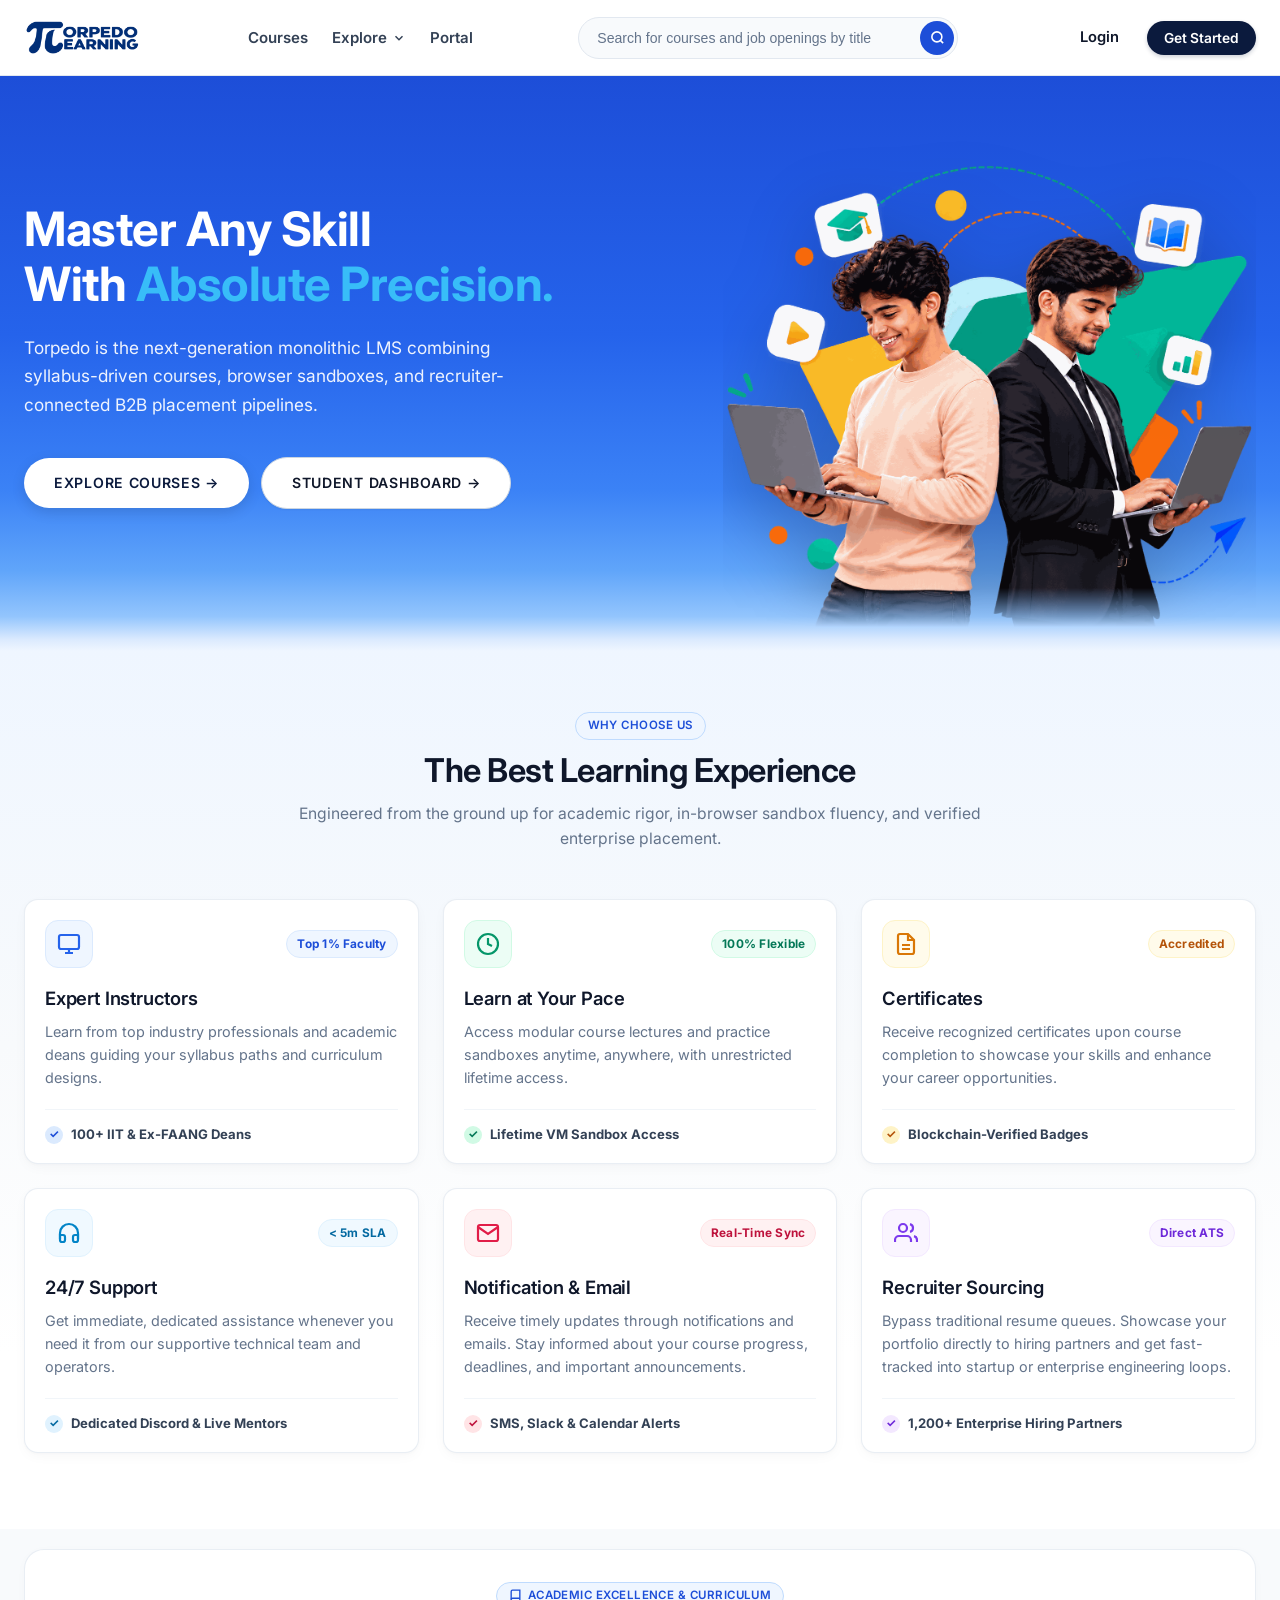
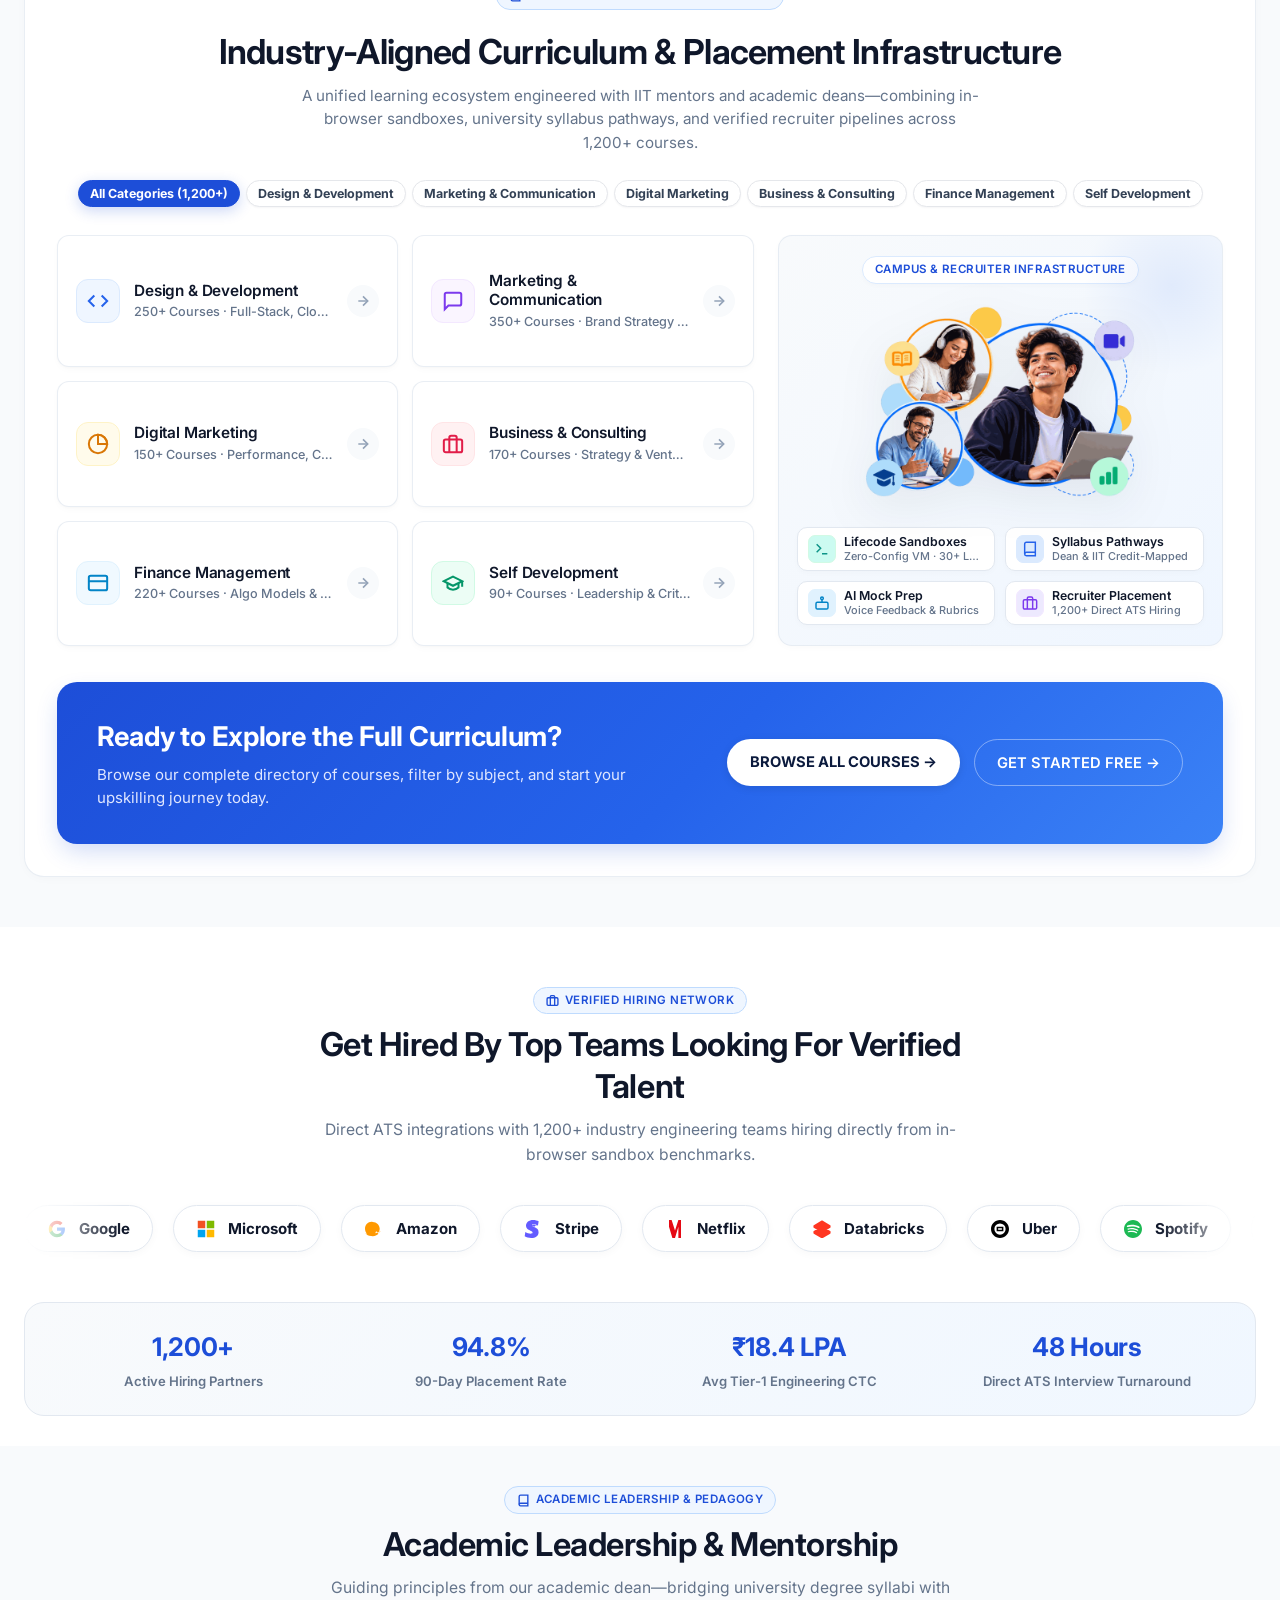
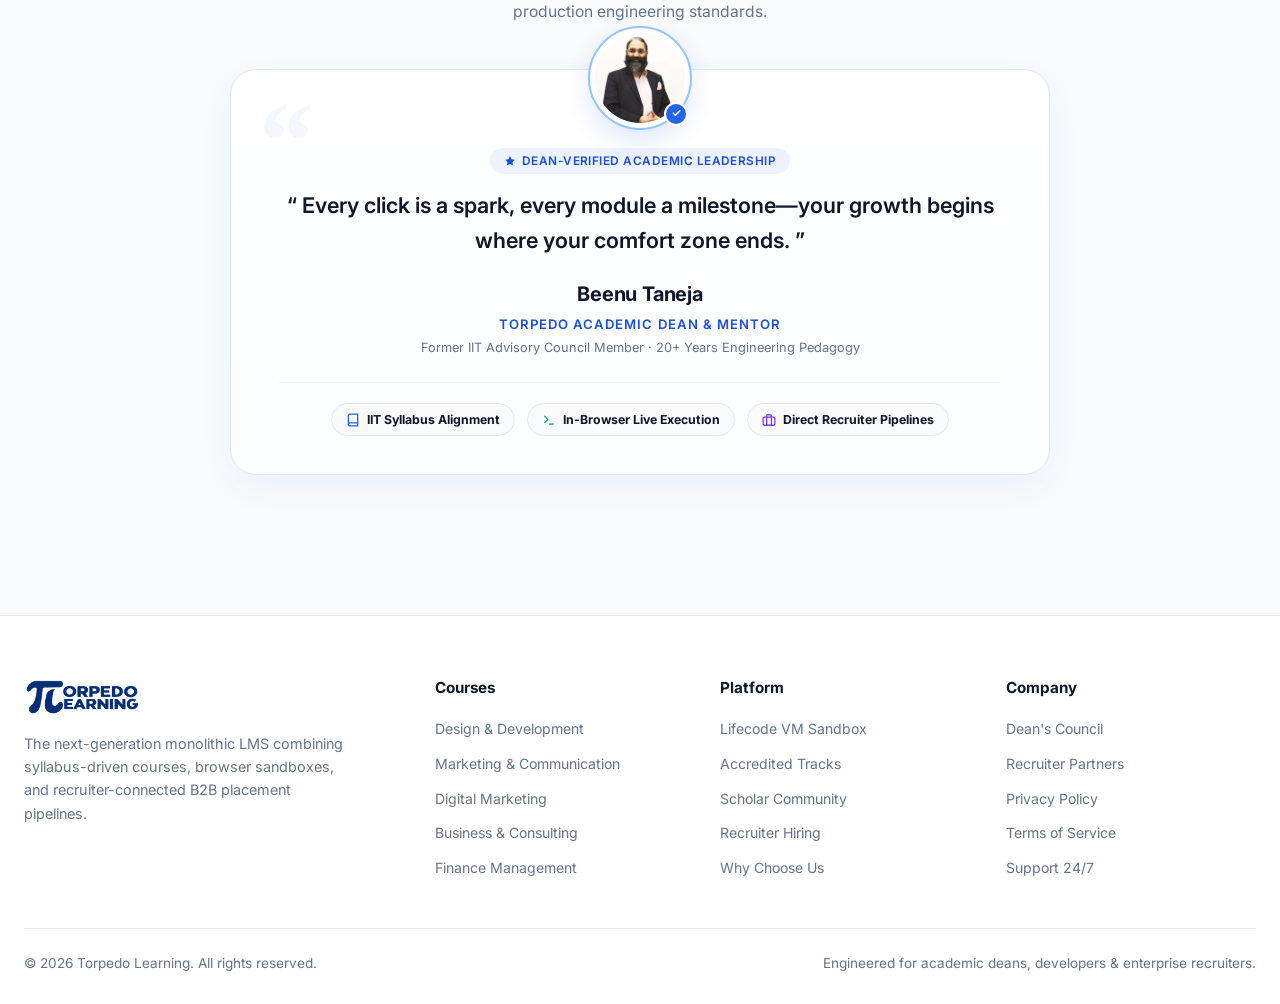
==== commit c3719c48: "feat(dashboard): elevate candidate home command deck, linear KPI metrics, and landing portal access" ====
--- a/index.html
+++ b/index.html
@@ -109,9 +109,12 @@
             Torpedo is the next-generation monolithic LMS combining syllabus-driven courses, browser sandboxes, and recruiter-connected B2B placement pipelines.
           </p>
 
-          <div class="hero-actions">
+          <div class="hero-actions" style="display: flex; gap: 12px; flex-wrap: wrap; align-items: center;">
             <a href="#curriculum-section" class="btn-explore">
               EXPLORE COURSES →
+            </a>
+            <a href="dashboard.html" class="btn-explore" style="background: #ffffff; color: #0f172a; border: 1px solid #cbd5e1; box-shadow: 0 1px 2px rgba(0,0,0,0.05);">
+              STUDENT DASHBOARD →
             </a>
           </div>
         </div>
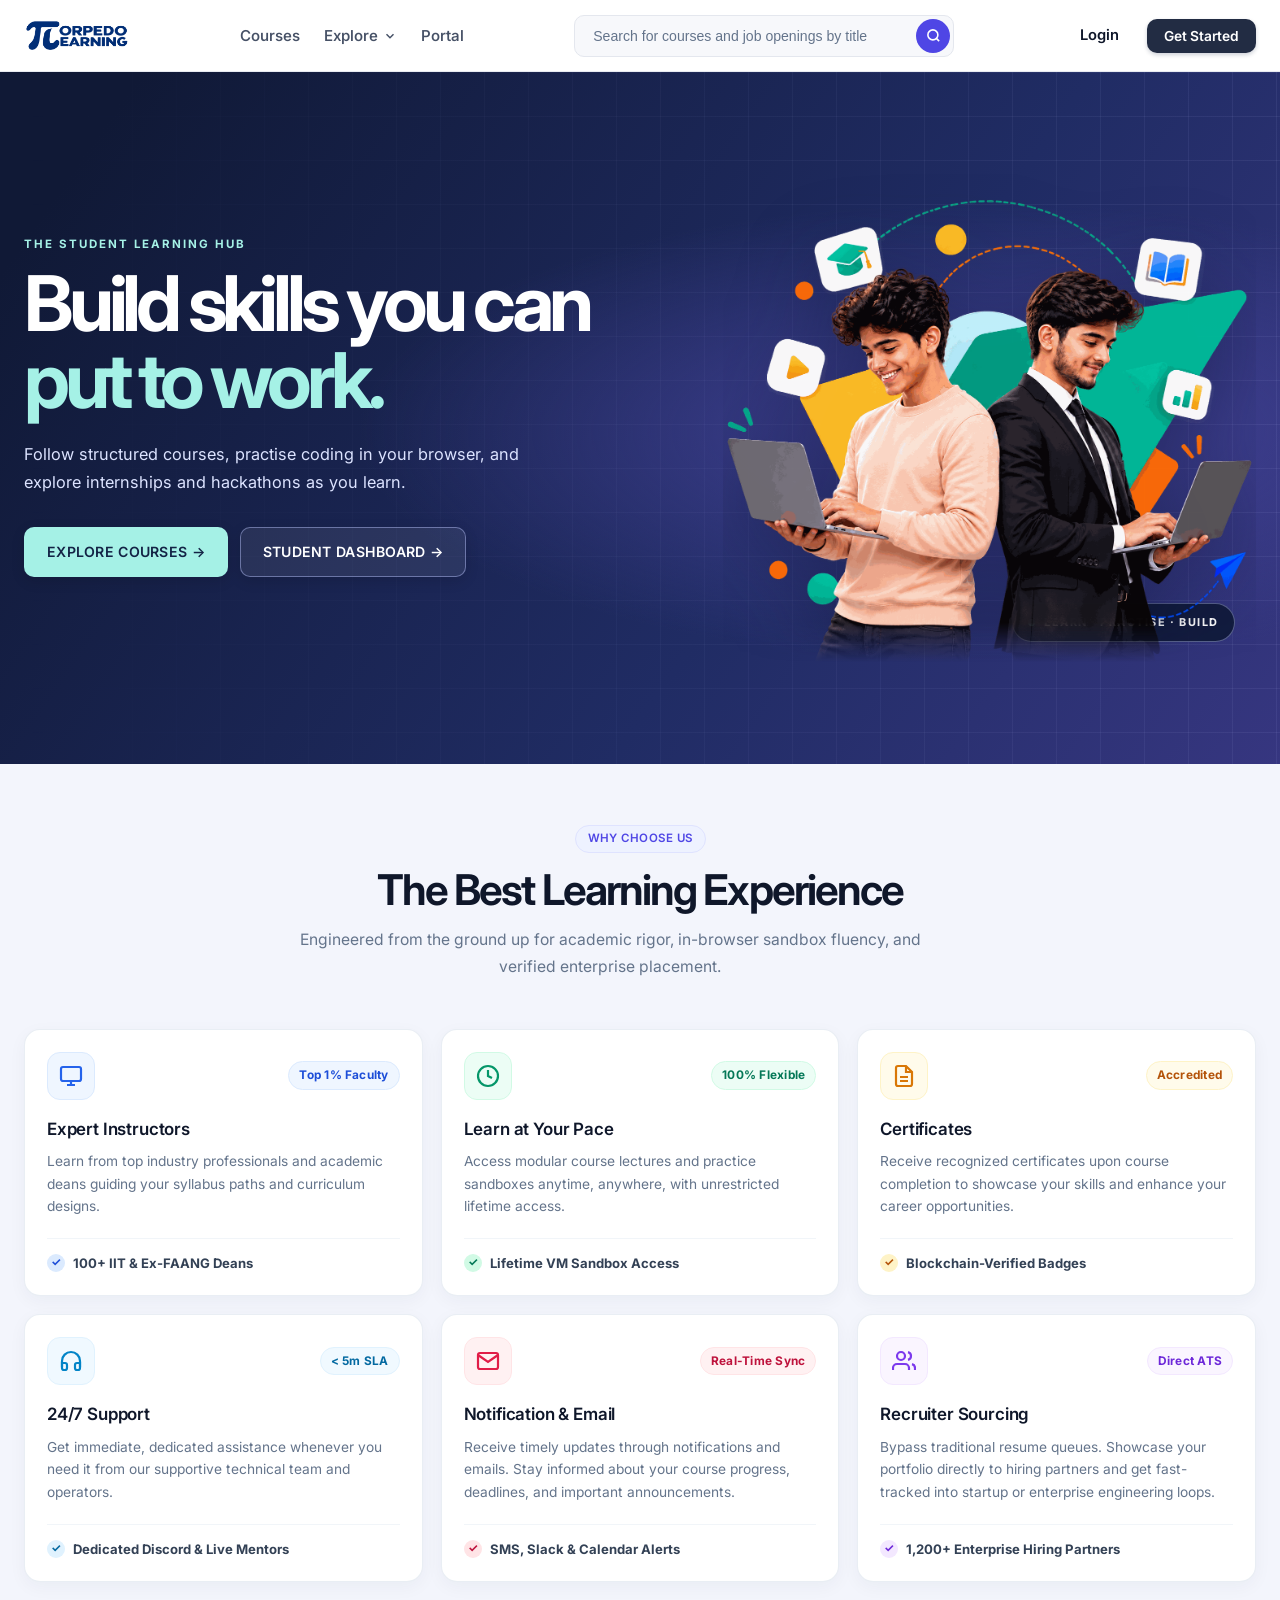
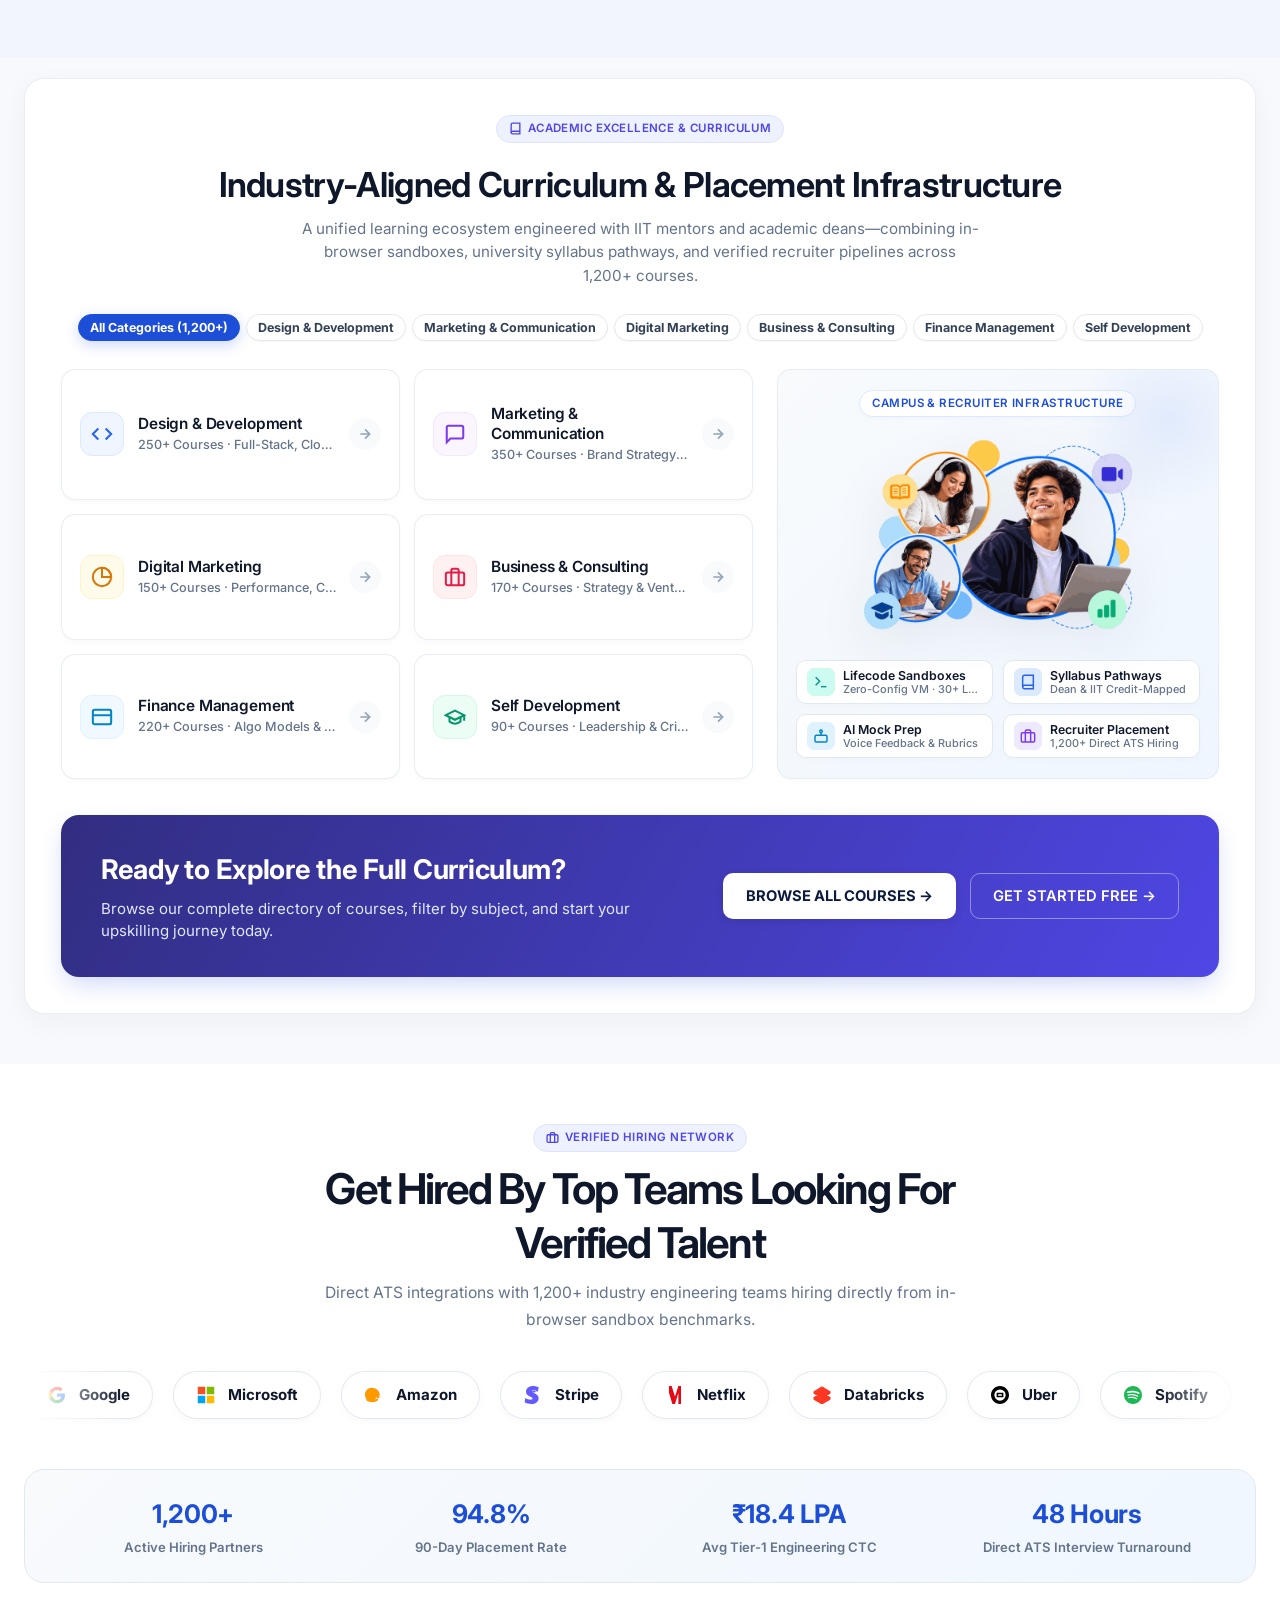
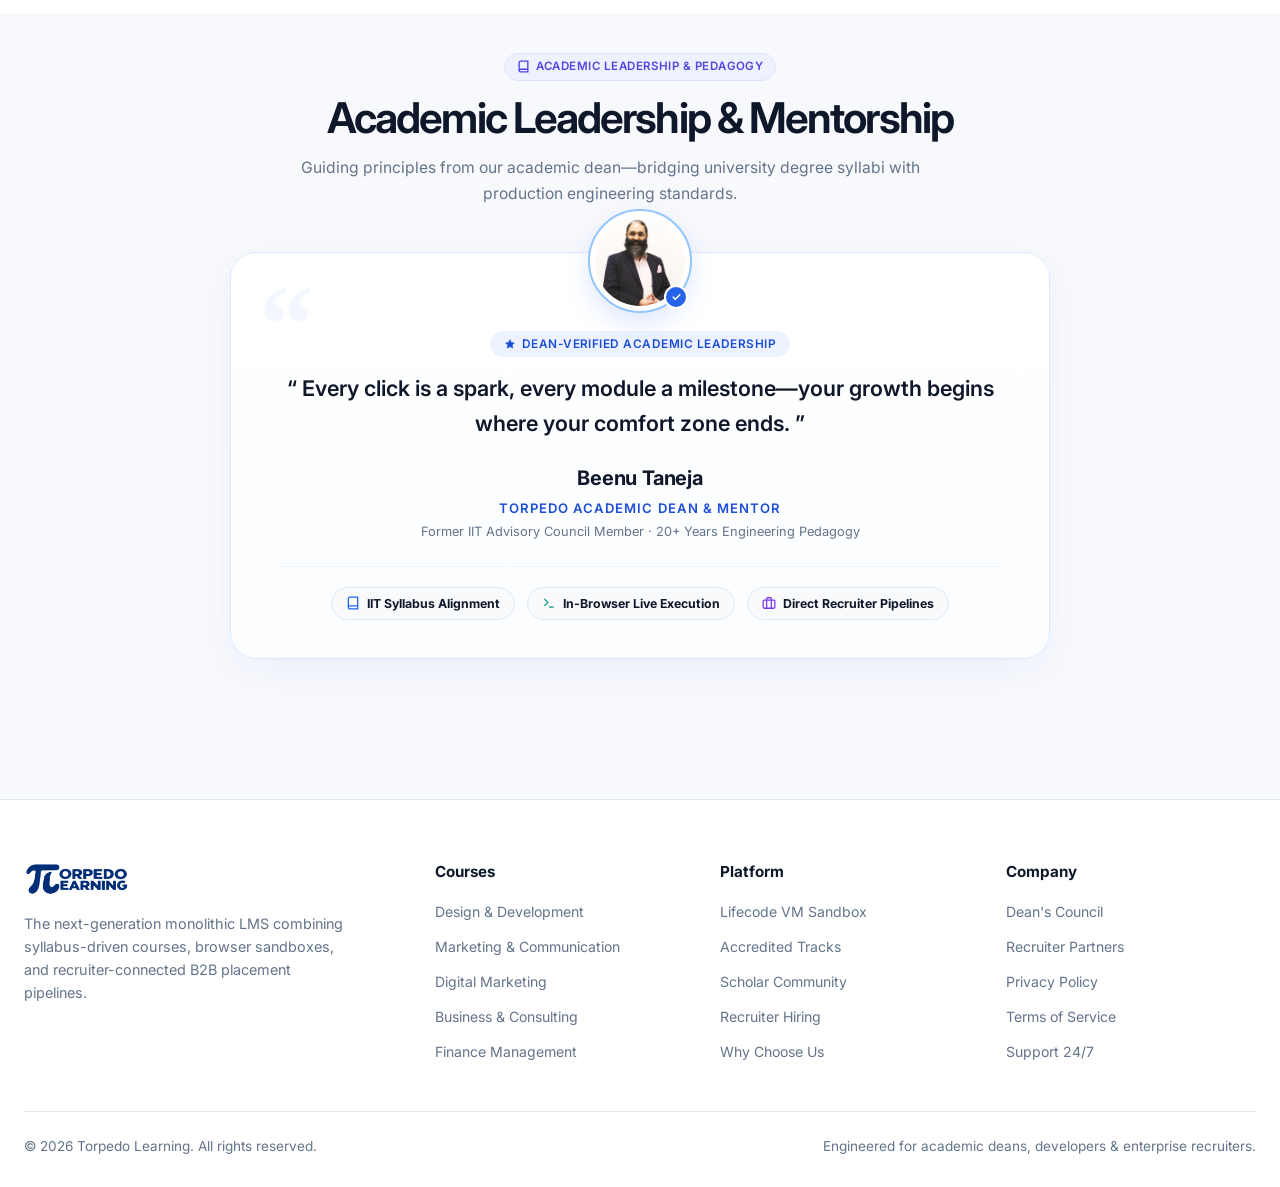
==== commit f350bfeb: "commit" ====
--- a/index.html
+++ b/index.html
@@ -4,7 +4,7 @@
   <meta charset="UTF-8">
   <meta name="viewport" content="width=device-width, initial-scale=1.0">
   <title>Torpedo Learning | Monolithic LMS, In-Browser Sandboxes & Placement Pipelines</title>
-  <meta name="description" content="Torpedo is the next-generation monolithic LMS combining syllabus-driven courses, browser sandboxes, and recruiter-connected B2B placement pipelines.">
+  <meta name="description" content="Follow structured courses, practise coding in your browser, and explore internships and hackathons as you learn.">
   
   <!-- Typography: Inter Plus Jakarta Sans & JetBrains Mono JetBrains Mono -->
   <link rel="preconnect" href="https://fonts.googleapis.com">
@@ -15,7 +15,9 @@
   <link rel="stylesheet" href="css/main.css">
   <link rel="stylesheet" href="css/components.css">
   <link rel="stylesheet" href="css/animations.css">
-</head>
+  <link rel="stylesheet" href="css/torpedo-refresh.css">
+  <script defer src="js/torpedo-refresh.js"></script>
+<script src="js/platform-bridge.js"></script></head>
 <body>
 
   <!-- Top Scroll Progress Indicator -->
@@ -30,8 +32,8 @@
         <img src="assets/LOGO.png" alt="Torpedo Learning Logo" class="brand-logo-img">
       </a>
 
-      <!-- Navigation Links -->
-      <nav aria-label="Main Navigation">
+      <button class="tr-mobile-menu" type="button" aria-expanded="false" aria-controls="tr-main-nav">Menu</button>
+      <nav id="tr-main-nav" aria-label="Main Navigation">
         <ul class="nav-menu">
           <li><a href="courses.html" class="nav-link">Courses</a></li>
           <li class="nav-dropdown">
@@ -100,20 +102,20 @@
       <div class="hero-grid">
         <!-- Left Column: Copy & Call to Action -->
         <div class="hero-copy-col">
+          <p class="tr-kicker">THE STUDENT LEARNING HUB</p>
           <h1 class="hero-title">
-            Master Any Skill<br>
-            <span class="hero-line-2">With <span class="highlight-cyan">Absolute Precision.</span></span>
+            Build skills you can <span class="highlight-cyan">put to work.</span>
           </h1>
 
           <p class="hero-desc">
-            Torpedo is the next-generation monolithic LMS combining syllabus-driven courses, browser sandboxes, and recruiter-connected B2B placement pipelines.
+            Follow structured courses, practise coding in your browser, and explore internships and hackathons as you learn.
           </p>
 
           <div class="hero-actions" style="display: flex; gap: 12px; flex-wrap: wrap; align-items: center;">
             <a href="#curriculum-section" class="btn-explore">
               EXPLORE COURSES →
             </a>
-            <a href="dashboard.html" class="btn-explore" style="background: #ffffff; color: #0f172a; border: 1px solid #cbd5e1; box-shadow: 0 1px 2px rgba(0,0,0,0.05);">
+            <a href="dashboard.html" class="btn-explore tr-secondary-cta">
               STUDENT DASHBOARD →
             </a>
           </div>
@@ -128,6 +130,7 @@
               class="hero-students-cutout"
             >
           </div>
+          <div class="tr-hero-caption" aria-hidden="true"><span></span> LEARN · PRACTISE · BUILD</div>
         </div>
       </div>
     </div>
@@ -724,14 +727,13 @@
       <button type="button" class="compact-login-close" onclick="closeAuthModal()" aria-label="Close dialog">✕</button>
 
       <!-- Tabs: Student | Employer & Staff -->
-      <div class="login-role-tabs">
-        <button type="button" class="login-role-tab active" data-role="student" onclick="switchLoginRole('student', this)">
-          <span>Student</span>
-        </button>
-        <button type="button" class="login-role-tab" data-role="employer" onclick="switchLoginRole('employer', this)">
-          <span>Employer &amp; Staff</span>
-        </button>
-      </div>
+      <div class="login-role-tabs shared-login-roles">
+        <button type="button" class="login-role-tab active" data-role="student" onclick="switchLoginRole('student', this)"><span>Student</span></button>
+        <button type="button" class="login-role-tab " data-role="instructor" onclick="switchLoginRole('instructor', this)"><span>Instructor</span></button>
+        <button type="button" class="login-role-tab " data-role="employer" onclick="switchLoginRole('employer', this)"><span>Recruiter</span></button>
+        <button type="button" class="login-role-tab " data-role="admin" onclick="switchLoginRole('admin', this)"><span>Super Admin</span></button>
+      </div>
+      <p class="auth-role-note" id="login-role-note" role="status" hidden></p>
 
       <!-- Google Login Button -->
       <button type="button" class="google-login-btn" onclick="handleGoogleLogin()">
@@ -866,7 +868,7 @@
           </p>
         </div>
 
-        <!-- 3 Role Selector Tabs -->
+        <!-- Shared account roles -->
         <div class="role-selector-bar" id="role-selector-bar">
           <button type="button" class="role-pill-btn active" data-role="student" onclick="setAuthRole('student', this)">
             <svg width="15" height="15" viewBox="0 0 24 24" fill="none" stroke="currentColor" stroke-width="2"><path d="M22 10v6M2 10l10-5 10 5-10 5z"/><path d="M6 12v5c3 3 9 3 12 0v-5"/></svg>
@@ -878,9 +880,11 @@
           </button>
           <button type="button" class="role-pill-btn" data-role="employer" onclick="setAuthRole('employer', this)">
             <svg width="15" height="15" viewBox="0 0 24 24" fill="none" stroke="currentColor" stroke-width="2"><rect x="2" y="7" width="20" height="14" rx="2" ry="2"/><path d="M16 21V5a2 2 0 0 0-2-2h-4a2 2 0 0 0-2 2v16"/></svg>
-            <span>Employer</span>
+            <span>Recruiter</span>
           </button>
-        </div>
+          <button type="button" class="role-pill-btn" data-role="admin" onclick="setAuthRole('admin', this)"><svg width="15" height="15" viewBox="0 0 24 24" fill="none" stroke="currentColor" stroke-width="1.8"><path d="M12 3 3 7v6c0 5 9 9 9 9s9-4 9-9V7z"/><path d="m8 12 3 3 5-6"/></svg><span>Super Admin</span></button>
+        </div>
+        <p class="auth-role-note" id="signup-role-note" role="status" hidden></p>
 
         <!-- Google Continue Button -->
         <button type="button" class="google-auth-btn" onclick="handleGoogleLogin()">
--- a/css/main.css
+++ b/css/main.css
@@ -58,7 +58,6 @@
   --transition-normal: 250ms cubic-bezier(0.4, 0, 0.2, 1);
   --transition-smooth: 350ms cubic-bezier(0.16, 1, 0.3, 1);
 }
-
 /* Base Reset */
 *, *::before, *::after {
   box-sizing: border-box;
@@ -427,3 +426,27 @@
     display: none;
   }
 }
+
+/* Shared public-page refinement: clean hierarchy, quieter surfaces, clearer actions. */
+html { background: #f8f9fc; }
+body { background: #f8f9fc; color: #465166; }
+.site-header { height: 72px; border-bottom-color: #e8ebf1; }
+.brand-logo-img { height: 38px; }
+.nav-link { color: #465166; font-weight: 550; }
+.nav-link:hover { color: #4f46e5; }
+.header-search-input { background: #f7f8fb; border-color: #e4e7ee; border-radius: 10px; }
+.header-search-input:focus { border-color: #a5b4fc; box-shadow: 0 0 0 4px rgba(79, 70, 229, .10); }
+.header-search-btn, .btn-primary { background: #4f46e5; }
+.header-search-btn:hover, .btn-primary:hover { background: #4338ca; }
+.btn { border-radius: 10px; }
+.btn-dark { background: #222c43; }
+.btn-dark:hover { background: #111827; }
+.section { padding: 76px 0; }
+.section-title { font-size: clamp(2rem, 4vw, 2.65rem); letter-spacing: -.035em; }
+.section-subtitle { max-width: 640px; line-height: 1.7; }
+.section-badge { background: #eef2ff; border-color: #dfe3ff; color: #4f46e5; }
+@media (max-width: 768px) {
+  .site-header { height: 62px; }
+  .section { padding: 52px 0; }
+  .container { padding-left: 18px; padding-right: 18px; }
+}
--- a/css/components.css
+++ b/css/components.css
@@ -4002,6 +4002,56 @@
   accent-color: #2563eb;
 }
 
-
-
-
+/* ==========================================================================
+   PUBLIC EXPERIENCE REFINEMENT
+   Keeps content easy to scan and gives every public-facing screen one voice.
+   ========================================================================== */
+.hero-seamless-section {
+  background: radial-gradient(circle at 80% 15%, rgba(129, 140, 248, .45), transparent 31%),
+              linear-gradient(125deg, #18254f 0%, #3730a3 52%, #4f46e5 100%);
+  padding: 82px 0 50px;
+}
+.hero-title { font-size: clamp(2.7rem, 5vw, 4.15rem); letter-spacing: -.045em; line-height: 1.08; }
+.hero-title .highlight-cyan { color: #c4b5fd; }
+.hero-desc { font-size: 1.02rem; line-height: 1.7; max-width: 530px; margin-bottom: 30px; }
+.hero-actions { margin-bottom: 24px; }
+.btn-explore { border-radius: 10px; letter-spacing: .02em; padding: 13px 22px; }
+.hero-students-cutout { filter: drop-shadow(0 24px 38px rgba(8, 15, 45, .38)); }
+
+.why-choose-section { background: linear-gradient(180deg, #f3f5ff 0%, #f8f9fc 44%, #fff 100%); }
+.features-grid { gap: 18px; }
+.feature-box { border-radius: 16px; padding: 22px; box-shadow: 0 5px 18px rgba(30, 41, 59, .045); }
+.feature-box:hover { box-shadow: 0 16px 32px rgba(30, 41, 59, .10); transform: translateY(-5px); }
+.feature-title { font-size: 1.06rem; }
+.feature-text { font-size: .86rem; line-height: 1.65; }
+.master-ecosystem-card { border-radius: 20px; padding: 36px; box-shadow: 0 8px 28px rgba(30, 41, 59, .045); }
+.category-tile { border-radius: 14px; }
+.category-tile:hover { border-color: #c7d2fe; box-shadow: 0 12px 24px rgba(79, 70, 229, .08); }
+.curriculum-banner { background: linear-gradient(120deg, #312e81, #4f46e5); border-radius: 18px; }
+
+.compact-login-card, .auth-split-card, .onboarding-shell-card {
+  border-radius: 20px;
+  border-color: #e4e7ee;
+  box-shadow: 0 20px 48px rgba(23, 32, 51, .12);
+}
+.login-page-body, .profile-setup-page { background: radial-gradient(circle at top left, #eef2ff, transparent 35%), #f8f9fc; }
+.login-field-input, .auth-card-input { border-radius: 10px; border-color: #dfe3ea; min-height: 44px; }
+.login-field-input:focus, .auth-card-input:focus { border-color: #818cf8; box-shadow: 0 0 0 4px rgba(79, 70, 229, .10); }
+.login-primary-btn, .auth-card-submit-btn { background: #4f46e5; border-radius: 10px; }
+.login-primary-btn:hover, .auth-card-submit-btn:hover { background: #4338ca; }
+
+@media (max-width: 768px) {
+  .hero-seamless-section { padding: 58px 0 28px; }
+  .hero-title { font-size: 2.55rem; }
+  .master-ecosystem-card { padding: 22px 16px; }
+  .feature-box { padding: 20px; }
+}
+
+
+
+
+
+/* Shared sign-in and account creation for all four roles. */
+.role-selector-bar{display:grid;grid-template-columns:repeat(4,minmax(0,1fr));gap:3px;padding:4px}.role-pill-btn{min-width:0;padding:9px 5px;gap:5px;font-size:11px;white-space:nowrap}.role-pill-btn svg{width:14px;height:14px;flex-shrink:0}.shared-login-roles{display:grid;grid-template-columns:repeat(4,minmax(0,1fr));gap:3px}.shared-login-roles .login-role-tab{min-width:0;font-size:11px;padding:9px 4px;white-space:nowrap}.auth-role-note{font-size:11px;color:#64748b;line-height:1.6;margin:-6px 0 15px}.auth-role-note[hidden]{display:none}@media(max-width:520px){.role-selector-bar,.shared-login-roles{grid-template-columns:repeat(2,minmax(0,1fr))}.role-pill-btn,.shared-login-roles .login-role-tab{min-height:36px;font-size:11px}}
+
+.login-page-body.account-signup .tr-login-story{display:none}.login-page-body.account-signup .auth-split-card{width:min(100%,1080px);flex-shrink:1}.login-page-body.account-signup .login-page-main{padding:28px 20px}
--- a/css/torpedo-refresh.css
+++ b/css/torpedo-refresh.css
@@ -0,0 +1,453 @@
+/* Shared visual layer for the existing Torpedo screens. */
+:root {
+  --tr-ink: #17234b;
+  --tr-muted: #526081;
+  --tr-accent: #484bc6;
+  --tr-surface: #f3f5fc;
+  --tr-edge: #dfe5f3;
+  --tr-radius: 20px;
+  --tr-shadow: 0 12px 32px -23px #26387380;
+  --tr-night: linear-gradient(125deg, #101936 8%, #202c64 62%, #363680);
+}
+
+:where(a, button, input, select, textarea, summary, [tabindex]):focus-visible {
+  outline: 3px solid #7775ed;
+  outline-offset: 3px;
+}
+
+.tr-kicker {
+  margin: 0 0 14px;
+  color: #a5f1e6;
+  font: 700 .72rem/1.4 Inter, system-ui, sans-serif;
+  letter-spacing: .17em;
+}
+
+.hero-seamless-section {
+  background: radial-gradient(ellipse at 77% 52%, #424195 0%, transparent 45%), var(--tr-night);
+  isolation: isolate;
+  padding-block: clamp(54px, 8vw, 108px);
+}
+.hero-seamless-section::before {
+  content: "";
+  position: absolute;
+  inset: 0;
+  z-index: -1;
+  pointer-events: none;
+  background-image: linear-gradient(#c2c8ff14 1px, transparent 1px), linear-gradient(90deg, #c2c8ff14 1px, transparent 1px);
+  background-size: 44px 44px;
+  mask-image: linear-gradient(90deg, transparent, #000);
+}
+.hero-seamless-section .hero-title {
+  max-width: 12ch;
+  color: #fff;
+  font-size: clamp(2.7rem, 6vw, 5.6rem);
+  line-height: 1;
+  letter-spacing: -.068em;
+}
+.hero-title .highlight-cyan { color: #a5f1e6; }
+.hero-seamless-section .hero-desc { color: #dce3ff; }
+.hero-seamless-section .btn-explore { background: #a5f1e6; color: #132345; border: 1px solid transparent; }
+.hero-seamless-section .tr-secondary-cta { background: #ffffff13; border-color: #b7c2f977; color: #fff; }
+.hero-seamless-section .btn-explore:hover { background: #fff; color: var(--tr-ink); }
+.hero-visual-wrapper { position: relative; }
+.tr-hero-caption {
+  position: absolute;
+  right: 4%;
+  bottom: 4%;
+  background: #111a3aee;
+  border: 1px solid #c1cbff65;
+  color: #fff;
+  font-size: .68rem;
+  font-weight: 750;
+  letter-spacing: .14em;
+  padding: 10px 15px;
+  border-radius: 99px;
+}
+.tr-hero-caption span {
+  display: inline-block;
+  width: 7px;
+  height: 7px;
+  margin-right: 6px;
+  background: #8decdc;
+  border-radius: 50%;
+}
+.why-choose-section { background: var(--tr-surface); }
+.section .section-title { letter-spacing: -.045em; }
+.tr-mobile-menu { display: none; }
+
+:where(.app-body-layout, .dashboard-main-view, .portal-main-canvas, .quizzes-page-wrapper, .app-content-body) {
+  background-color: var(--tr-surface);
+}
+.global-top-header { border-bottom-color: var(--tr-edge); }
+.sidebar-nav-link.active {
+  background: #eeedff;
+  color: #3737a0;
+  box-shadow: inset 3px 0 #6366e5;
+}
+.sidebar-nav-link:hover, .sidebar-subnav-item:hover { background-color: #f0f1ff; }
+.brand-portal-tag { background: #f0edff; border-color: #e0dafa; color: #4e41ac; }
+
+.st-exec-hero,
+.courses-command-deck,
+.cert-command-deck,
+.quiz-command-deck,
+.lc-command-deck,
+.intern-showcase-hero,
+.arena-hero-deck,
+.community-hero,
+.community-hero.mentorship-hero {
+  border-radius: var(--tr-radius);
+  box-shadow: var(--tr-shadow);
+}
+.st-exec-hero {
+  background: url('../assets/learning-orbit.svg') right 6% center / min(45%, 390px) auto no-repeat, var(--tr-night);
+  color: #fff;
+}
+.st-exec-hero .st-exec-hero-heading { color: #fff; }
+.st-exec-hero .st-exec-hero-desc { color: #e0e7ff; }
+.st-exec-hero .st-exec-hero-kicker { color: #a5f1e6; }
+.st-exec-hero .st-exec-hero-copy { position: relative; z-index: 1; }
+.st-exec-hero .st-exec-hero-actions { position: relative; z-index: 1; }
+.st-exec-hero .st-exec-hero-actions .st-btn:not(.secondary) { background: #a5f1e6; color: #17234b; }
+.st-exec-hero .st-exec-hero-actions .st-btn.secondary { background: #fff; color: #202c64; }
+
+:where(.courses-deck-title, .quiz-deck-title, .lc-deck-title, .cert-deck-title, .intern-hero-heading, .arena-hero-title, .community-hero-title) {
+  text-wrap: balance;
+}
+.course-hero-banner-frame, .cert-hero-banner-frame, .quiz-hero-banner-frame, .hack-hero-frame, .lc-hero-banner-frame {
+  border-radius: 17px;
+}
+:where(.catalog-course-item-card, .quiz-card, .feature-box, .st-panel, .job-card-item, .hack-card-item) {
+  transition: border-color .2s ease, box-shadow .2s ease, transform .2s ease;
+}
+@media (hover: hover) {
+  :is(.catalog-course-item-card, .quiz-card, .feature-box, .job-card-item, .hack-card-item):hover {
+    transform: translateY(-3px);
+    box-shadow: 0 14px 34px -18px #36457c85;
+    border-color: #b2baf1;
+  }
+}
+.course-card-thumb-img { transition: transform .45s ease; }
+.catalog-course-item-card:hover .course-card-thumb-img { transform: scale(1.045); }
+
+.login-page-body, .student-onboarding-body {
+  background: radial-gradient(ellipse at 10% 0%, #e5e7ff, transparent 55%), var(--tr-surface);
+}
+.login-page-main { gap: 18px; padding-block: 32px; }
+.tr-login-story {
+  align-self: stretch;
+  width: min(45vw, 470px);
+  max-height: 720px;
+  padding: clamp(22px, 4vw, 44px);
+  border-radius: var(--tr-radius);
+  overflow: hidden;
+  background: var(--tr-night);
+  color: #dce3ff;
+  box-shadow: var(--tr-shadow);
+}
+.tr-login-story h2 {
+  color: #fff;
+  font-size: clamp(2rem, 4vw, 3.8rem);
+  line-height: 1;
+  letter-spacing: -.055em;
+  margin: 18px 0;
+}
+.tr-login-story img { display: block; width: 100%; height: auto; margin-top: 15px; }
+.login-page-main > .compact-login-card, .onboarding-main-card {
+  border: 1px solid var(--tr-edge);
+  border-radius: var(--tr-radius);
+  box-shadow: var(--tr-shadow);
+}
+.login-role-tab.active, .stepper-pill-card.active { border-color: #babcf1; background-color: #f0efff; }
+.onboarding-progress-fill { background: linear-gradient(90deg, #4d54d7, #36a9ad); }
+.onboarding-pane-title { text-wrap: balance; letter-spacing: -.035em; }
+
+.tr-jump-trigger {
+  display: inline-flex;
+  align-items: center;
+  justify-content: center;
+  gap: 6px;
+  padding: 6px 10px;
+  border: 1px solid #dedff8;
+  border-radius: 10px;
+  color: #3d3ca0;
+  background: #f3f2ff;
+  font: 650 12px/1.2 Inter, system-ui, sans-serif;
+  white-space: nowrap;
+  cursor: pointer;
+}
+.tr-jump-dialog {
+  position: fixed;
+  inset: 0;
+  margin: auto;
+  width: min(520px, calc(100vw - 24px));
+  max-height: min(82dvh, 610px);
+  padding: 20px;
+  overflow: auto;
+  border: 1px solid var(--tr-edge);
+  border-radius: var(--tr-radius);
+  color: var(--tr-ink);
+  background: #fff;
+  box-shadow: 0 28px 80px #111a395c;
+}
+.tr-jump-dialog::backdrop { background: #131d43a6; backdrop-filter: blur(4px); }
+.tr-jump-dialog[open] { animation: tr-enter .22s ease both; }
+.tr-jump-heading { display: flex; align-items: center; justify-content: space-between; gap: 12px; margin-bottom: 12px; }
+.tr-jump-heading h2 { margin: 0; font-size: 1.25rem; }
+.tr-jump-dialog input {
+  width: 100%;
+  padding: 11px 13px;
+  border: 1px solid #bcc4de;
+  border-radius: 11px;
+  background: #f8f9fe;
+  color: var(--tr-ink);
+}
+.tr-jump-dialog p { color: var(--tr-muted); margin: 10px 0; font-size: .82rem; }
+.tr-jump-list { display: grid; gap: 4px; padding: 2px; }
+.tr-jump-result {
+  display: flex;
+  justify-content: space-between;
+  align-items: center;
+  gap: 8px;
+  padding: 10px;
+  border: 0;
+  border-radius: 9px;
+  background: #f6f7fc;
+  color: var(--tr-ink);
+  text-align: left;
+  cursor: pointer;
+}
+.tr-jump-result:hover, .tr-jump-result:focus-visible { background: #ebedff; }
+.tr-jump-result small { color: var(--tr-muted); }
+
+@keyframes tr-enter {
+  from { opacity: 0; transform: translateY(8px); }
+  to { opacity: 1; transform: translateY(0); }
+}
+@media (prefers-reduced-motion: no-preference) {
+  .hero-copy-col, .login-page-main > .compact-login-card, .onboarding-step-pane.active,
+  .portal-tab-content.active > :is(.courses-command-deck, .st-page) {
+    animation: tr-enter .34s ease both;
+  }
+}
+@media (max-width: 880px) {
+  .tr-mobile-menu {
+    display: inline-flex;
+    padding: 7px 11px;
+    background: #efefff;
+    color: #33358b;
+    border: 1px solid #dedff8;
+    border-radius: 8px;
+    font-weight: 700;
+    cursor: pointer;
+  }
+  #tr-main-nav .nav-menu { display: none; }
+  #tr-main-nav.tr-open .nav-menu {
+    display: flex;
+    position: absolute;
+    top: 100%;
+    right: 12px;
+    left: 12px;
+    z-index: 20;
+    flex-wrap: wrap;
+    gap: 14px;
+    padding: 15px;
+    border: 1px solid var(--tr-edge);
+    border-radius: 13px;
+    background: #fff;
+    box-shadow: var(--tr-shadow);
+  }
+  #tr-main-nav .dropdown-menu { display: none; }
+  .tr-jump-trigger span { display: none; }
+}
+@media (max-width: 680px) {
+  .tr-login-story { display: none; }
+  .login-page-main { padding: 22px 12px; }
+  .login-page-body .nav-container > div > span { display: none; }
+  .st-exec-hero { background: var(--tr-night); }
+  .tr-hero-caption { bottom: 1%; right: 1%; }
+}
+@media (prefers-reduced-motion: reduce) {
+  .tr-jump-dialog[open], .portal-tab-content.active { animation: none; }
+  .course-card-thumb-img, .catalog-course-item-card, .quiz-card, .feature-box, .job-card-item, .hack-card-item { transition: none; }
+  .catalog-course-item-card:hover, .quiz-card:hover, .feature-box:hover, .job-card-item:hover, .hack-card-item:hover,
+  .catalog-course-item-card:hover .course-card-thumb-img { transform: none; }
+}
+
+.st-exec-hero {
+  min-height: 198px;
+  padding: clamp(18px, 3vw, 32px);
+  justify-content: center;
+  flex-direction: column;
+  align-items: flex-start;
+  gap: 14px;
+}
+.st-exec-hero-heading { font-size: clamp(1.35rem, 2.4vw, 2.05rem); line-height: 1.1; }
+.st-exec-hero-actions { flex-wrap: wrap; }
+.st-exec-title { letter-spacing: -.04em; }
+.st-panel, .community-stat-card { border-color: var(--tr-edge); box-shadow: var(--tr-shadow); }
+@media (max-width: 680px) {
+  .st-exec-hero-copy { max-width: 100%; }
+}
+
+.courses-command-deck { background: linear-gradient(115deg, #fff, #eef1ff); border-color: #dbe2ff; }
+.cert-command-deck { background: linear-gradient(115deg, #fff, #f4efff); border-color: #e7dcfb; }
+.quiz-command-deck { background: linear-gradient(115deg, #fff, #e8f8f4); border-color: #d2ede6; }
+.intern-showcase-hero { background: linear-gradient(115deg, #fff, #edf4ff); border-color: #dce7f6; }
+.arena-hero-deck { background: radial-gradient(ellipse at 90% 5%, #502b57, transparent 62%), var(--tr-night); }
+:is(.courses-deck-stats, .quiz-deck-stats, .cert-deck-stats) {
+  border-color: #dce1f0;
+  background: #ffffffb8;
+  border-radius: 13px;
+}
+:is(.courses-deck-title, .quiz-deck-title, .cert-deck-title, .intern-hero-heading) { color: var(--tr-ink); }
+:is(.courses-deck-title, .quiz-deck-title, .cert-deck-title, .lc-deck-title, .arena-hero-title, .intern-hero-heading) {
+  letter-spacing: -.045em;
+}
+.catalog-course-item-card, .quiz-card, .job-card-item, .hack-card-item, .cert-item-card {
+  border-radius: 16px;
+  box-shadow: var(--tr-shadow);
+}
+.community-hero .hero-glass-preview-card { border-radius: 16px; }
+.auth-card-brand-panel { background-color: #1c285a; }
+@media (max-width: 640px) {
+  .onboarding-header-inner { flex-wrap: wrap; justify-content: space-between; gap: 8px; }
+  #top-step-title { order: 1; width: 100%; }
+  .onboarding-header-inner .onboarding-role-pill { display: none; }
+}
+@media (max-width: 440px) {
+  #site-header .nav-container { gap: 8px; }
+  #site-header .brand-logo-img { max-width: 110px; object-fit: contain; }
+  #site-header .nav-actions { gap: 8px; }
+  #site-header .btn-pill-sm { padding-inline: 10px; white-space: nowrap; }
+}
+
+/* Community navigation, illustrated headers and reading list. */
+.tr-community-nav {
+  display: flex;
+  flex-wrap: wrap;
+  align-items: center;
+  gap: 4px;
+  padding: 6px;
+  margin-bottom: 14px;
+  background: #fff;
+  border: 1px solid var(--tr-edge);
+  border-radius: 13px;
+}
+.tr-community-nav span {
+  padding: 6px 10px;
+  color: var(--tr-ink);
+  font-size: .8rem;
+  font-weight: 800;
+}
+.tr-community-nav a {
+  padding: 8px 11px;
+  color: var(--tr-muted);
+  border-radius: 8px;
+  text-decoration: none;
+  font-size: .78rem;
+  font-weight: 650;
+}
+.tr-community-nav a:hover,
+.tr-community-nav a[aria-current="page"] { background: #eceeff; color: #3739a0; }
+
+.community-page { --tr-community-glow: #403779; --tr-community-art: #c6bbff; }
+#tab-view-referrals { --tr-community-glow: #27555b; --tr-community-art: #9df5de; }
+#tab-view-awards { --tr-community-glow: #68415f; --tr-community-art: #ffd59e; }
+#tab-view-insights { --tr-community-glow: #334b8d; --tr-community-art: #b6d6ff; }
+#tab-view-support { --tr-community-glow: #265163; --tr-community-art: #a1ebff; }
+#tab-view-workspaces { --tr-community-glow: #4e3b85; --tr-community-art: #e0c7ff; }
+/* Keep text on its own dark panel so every photo crop stays readable. */
+.community-page.portal-tab-content.active { animation: none; }
+.community-page .community-hero {
+  position: relative;
+  isolation: isolate;
+  display: grid;
+  grid-template-columns: minmax(0, 1.2fr) minmax(0, 1fr);
+  align-items: center;
+  gap: 0;
+  min-height: 260px;
+  padding: 0;
+  margin: 0 0 22px;
+  overflow: hidden;
+  background: radial-gradient(ellipse at 12% 0%, var(--tr-community-glow), transparent 85%), #141f46;
+  border: 1px solid #ffffff20;
+  box-shadow: var(--tr-shadow);
+}
+.tr-community-copy {
+  grid-column: 1;
+  grid-row: 1;
+  min-width: 0;
+  padding: clamp(22px, 3.4vw, 42px);
+}
+.tr-community-photo {
+  grid-column: 2;
+  grid-row: 1;
+  position: absolute;
+  inset: 0;
+  width: 100%;
+  height: 100%;
+  object-fit: cover;
+  object-position: 59% center;
+}
+#tab-view-mentorships .tr-community-photo,
+#tab-view-referrals .tr-community-photo { object-position: center; }
+#tab-view-awards .tr-community-photo { object-position: 72% center; }
+.community-page .community-hero-badge { color: var(--tr-community-art); background: #ffffff14; border-color: #ffffff30; }
+.community-page .community-hero-title {
+  color: #fff;
+  font-size: clamp(1.8rem, 4vw, 3.35rem);
+  line-height: 1.05;
+  letter-spacing: -.052em;
+  text-wrap: wrap;
+}
+.community-page .community-hero-subtitle { color: #dfe6fc; max-width: 56ch; }
+.community-page .community-hero .st-btn:not(.secondary) { background: var(--tr-community-art); color: #17234b; }
+.community-page .community-toolbar-row { gap: 10px; flex-wrap: wrap; }
+.community-page .category-pill-btn { min-height: 36px; border-radius: 999px; }
+.community-page .category-pill-btn.active { background: #4447b6; border-color: #4447b6; color: #fff; }
+.community-page :is(.mentor-profile-card, .blog-article-card, .support-channel-card, .award-badge-card,
+  .workspace-card, .referral-step-card, .awards-summary-card) {
+  border-radius: 16px;
+  border-color: var(--tr-edge);
+  box-shadow: var(--tr-shadow);
+}
+.tr-community-status { margin: 0 0 12px; color: var(--tr-muted); font-size: .82rem; }
+.tr-bookmark {
+  display: inline-grid;
+  place-items: center;
+  min-width: 36px;
+  min-height: 36px;
+  border: 1px solid #dce0f3;
+  border-radius: 9px;
+  background: #fff;
+  color: #4347a6;
+  cursor: pointer;
+}
+.tr-bookmark:hover, .tr-bookmark[aria-pressed="true"] { background: #eeedff; }
+.tr-bookmark[aria-pressed="true"] svg { fill: #a9a5fa; }
+.community-page .faq-answer-body[hidden] { display: none; }
+@media (max-width: 760px) {
+  .community-page .community-hero {
+    grid-template-columns: minmax(0, 1fr);
+    min-height: 0;
+  }
+  .tr-community-photo {
+    grid-column: 1;
+    grid-row: 1;
+    position: static;
+    height: clamp(135px, 34vw, 210px);
+  }
+  .tr-community-copy { grid-row: 2; }
+  .community-page .community-hero-search { max-width: 100%; min-width: 0 !important; }
+}
+@media (max-width: 640px) {
+  .tr-community-nav span { flex-basis: 100%; }
+  .tr-community-nav a { flex: 1 1 29%; text-align: center; }
+}
+.community-page .community-hero-search input { min-width: 0; }
+#st-dialog:has(.st-lesson-layout) {width: min(1200px,96vw);max-width:96vw;height:90dvh;max-height:94dvh;}
+#st-dialog .st-lesson-layout {display:grid;grid-template-columns:250px minmax(0,1fr);gap:28px;}
+#st-dialog .st-reading {max-width:760px;font-size:16px;line-height:1.8;}
+#st-dialog .st-lesson-nav button {padding:16px;text-align:left;}
+@media(max-width:700px){#st-dialog .st-lesson-layout{grid-template-columns:1fr;}#st-dialog .st-lesson-nav{display:flex;overflow:auto;}#st-dialog .st-lesson-nav button{min-width:180px;}}
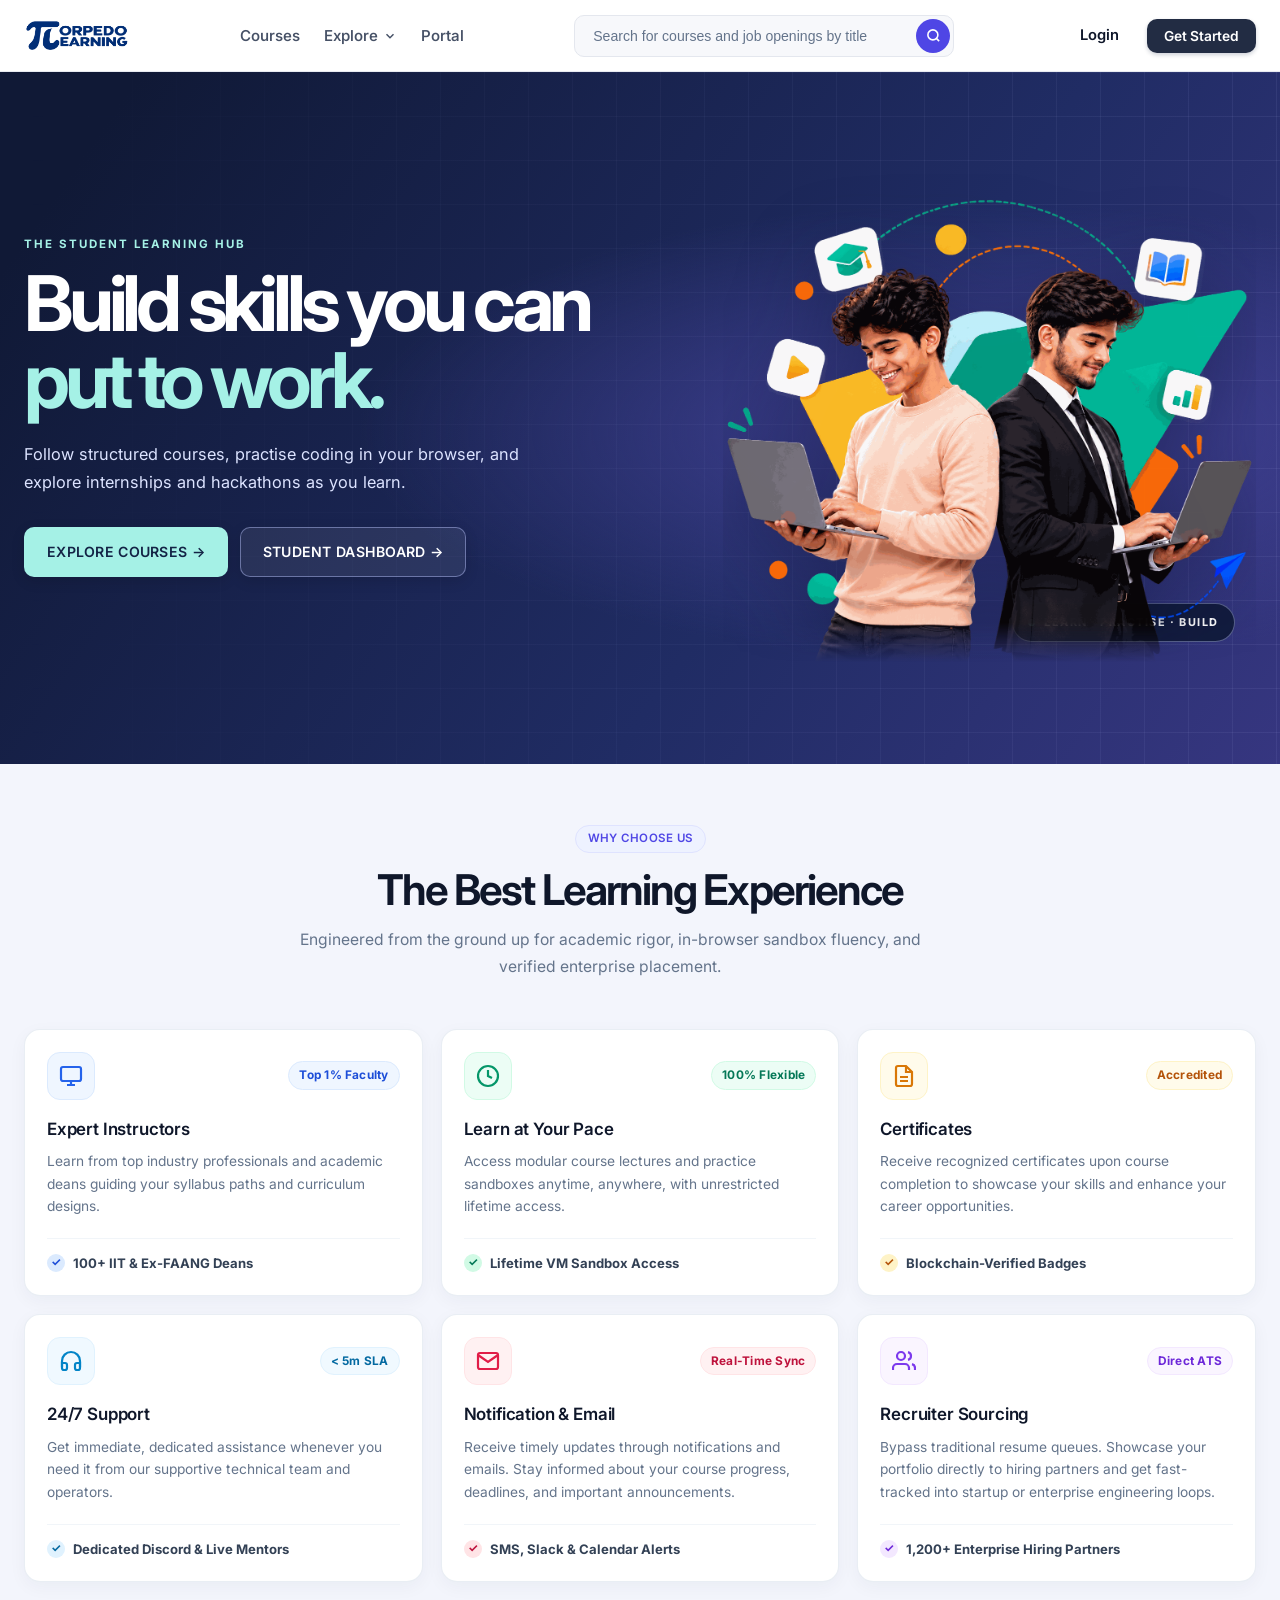
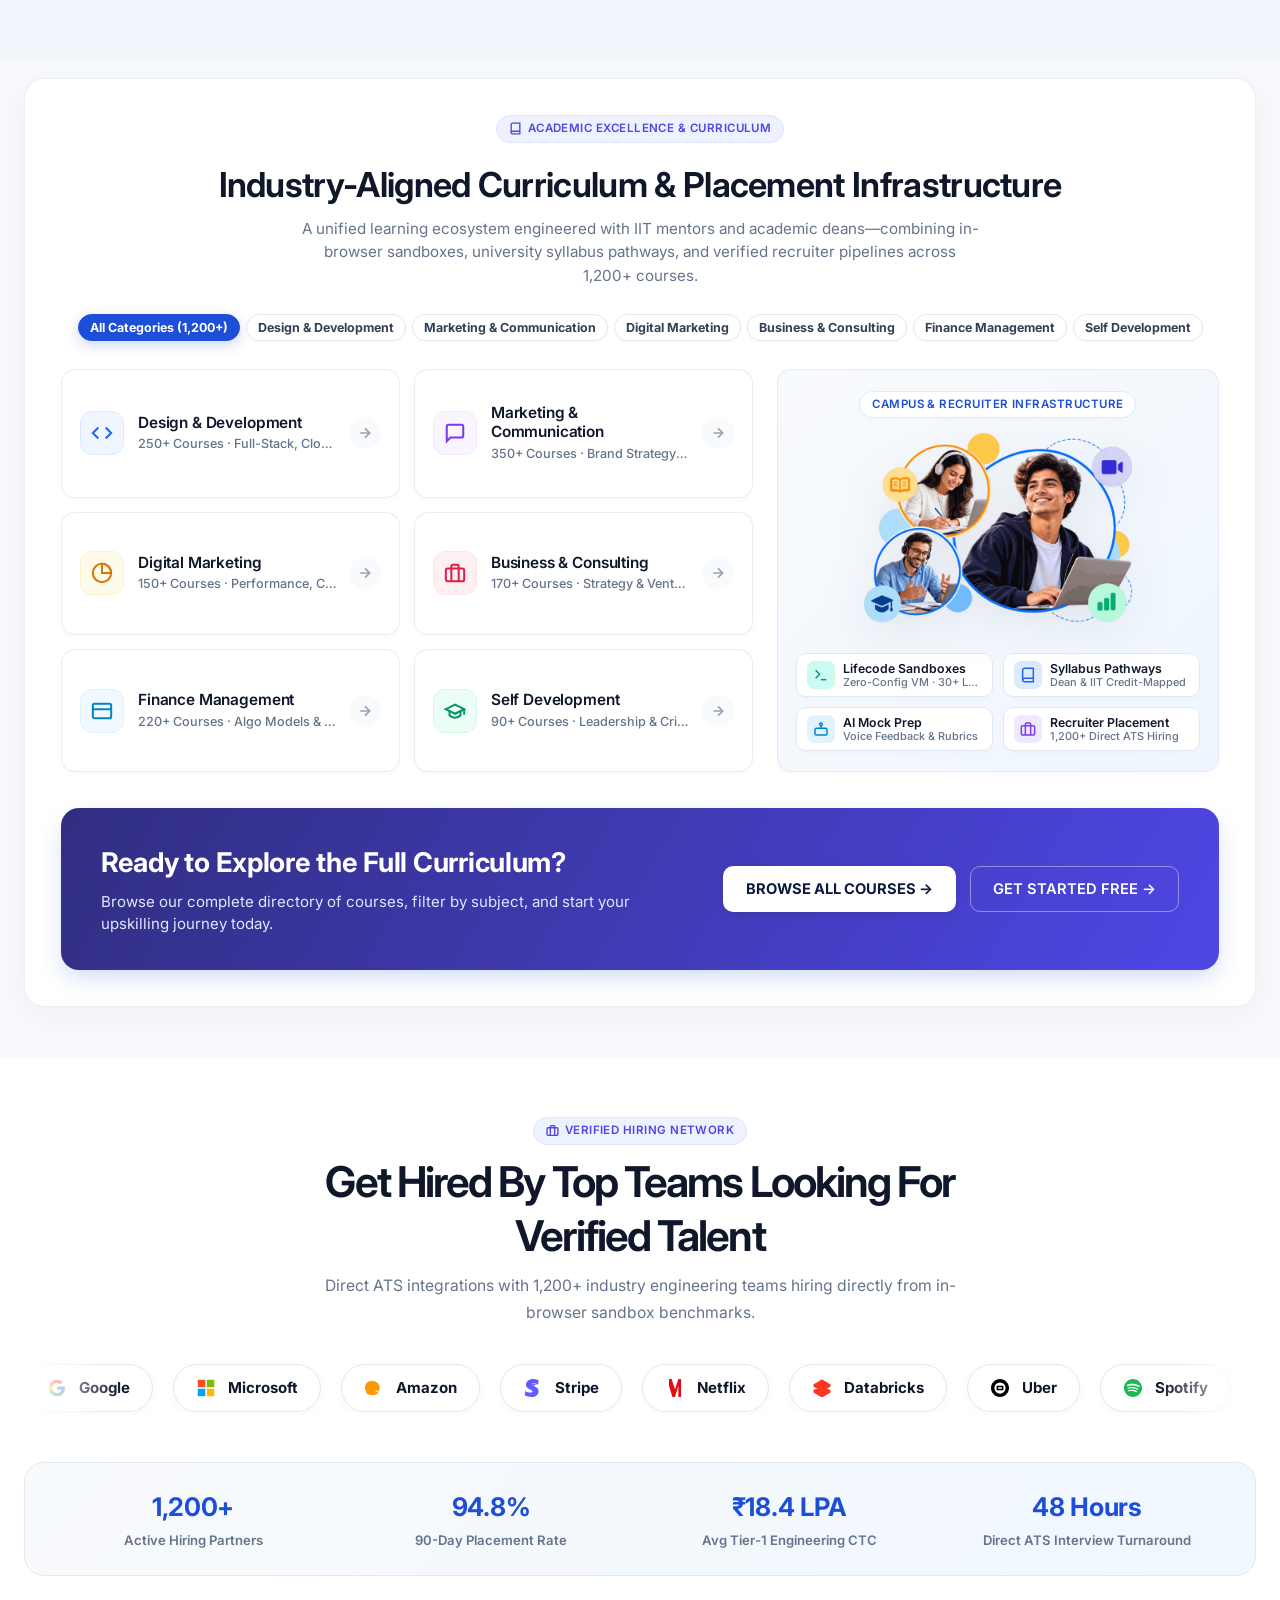
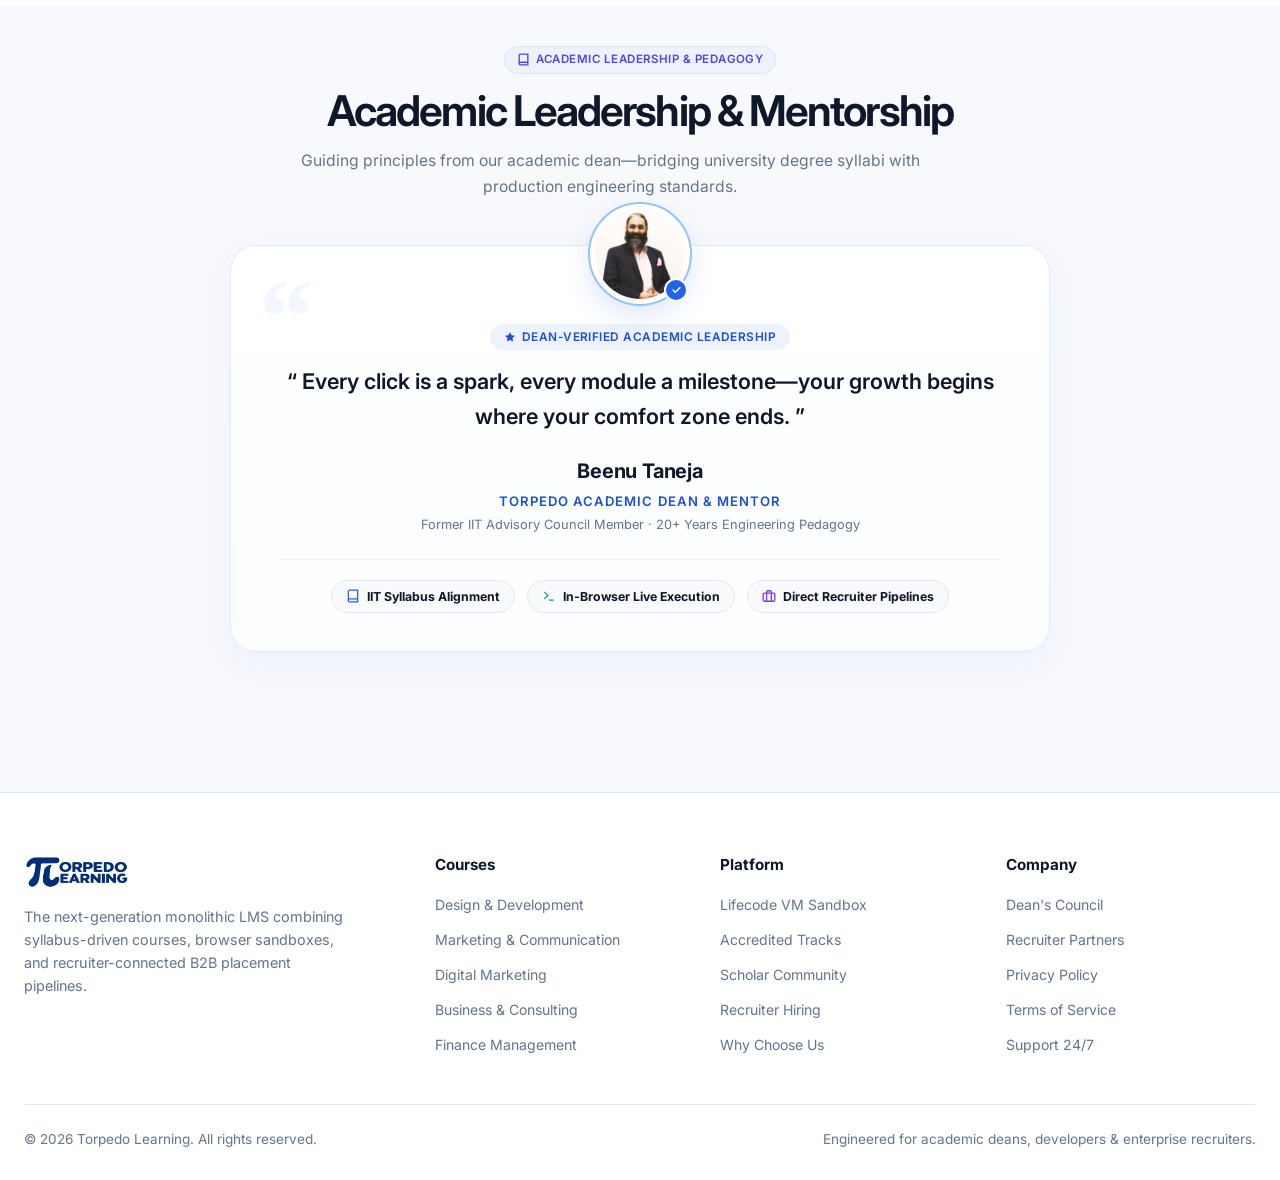
==== commit 8efd4d77: "feat(production): live email OTP verification, Google OAuth portal redirect, strict profile validati" ====
--- a/index.html
+++ b/index.html
@@ -721,81 +721,7 @@
   <!-- Authentication Modal -->
   <div id="auth-modal" class="auth-modal-overlay" role="dialog" aria-modal="true" aria-labelledby="auth-panel-heading">
     
-    <!-- 1. Dedicated Compact Login Card (Matching User Reference Image Exactly) -->
-    <div class="compact-login-card" id="compact-login-card" style="display: none;">
-      <!-- Close Button -->
-      <button type="button" class="compact-login-close" onclick="closeAuthModal()" aria-label="Close dialog">✕</button>
-
-      <!-- Tabs: Student | Employer & Staff -->
-      <div class="login-role-tabs shared-login-roles">
-        <button type="button" class="login-role-tab active" data-role="student" onclick="switchLoginRole('student', this)"><span>Student</span></button>
-        <button type="button" class="login-role-tab " data-role="instructor" onclick="switchLoginRole('instructor', this)"><span>Instructor</span></button>
-        <button type="button" class="login-role-tab " data-role="employer" onclick="switchLoginRole('employer', this)"><span>Recruiter</span></button>
-        <button type="button" class="login-role-tab " data-role="admin" onclick="switchLoginRole('admin', this)"><span>Super Admin</span></button>
-      </div>
-      <p class="auth-role-note" id="login-role-note" role="status" hidden></p>
-
-      <!-- Google Login Button -->
-      <button type="button" class="google-login-btn" onclick="handleGoogleLogin()">
-        <svg class="google-icon-svg" viewBox="0 0 24 24" style="width: 18px; height: 18px;">
-          <path fill="#4285F4" d="M22.56 12.25c0-.78-.07-1.53-.2-2.25H12v4.26h5.92c-.26 1.37-1.04 2.53-2.21 3.31v2.77h3.57c2.08-1.92 3.28-4.74 3.28-8.09z"/>
-          <path fill="#34A853" d="M12 23c2.97 0 5.46-.98 7.28-2.66l-3.57-2.77c-.98.66-2.23 1.06-3.71 1.06-2.86 0-5.29-1.93-6.16-4.53H2.18v2.84C3.99 20.53 7.7 23 12 23z"/>
-          <path fill="#FBBC05" d="M5.84 14.09c-.22-.66-.35-1.36-.35-2.09s.13-1.43.35-2.09V7.06H2.18C1.43 8.55 1 10.22 1 12s.43 3.45 1.18 4.94l2.85-2.22.81-.63z"/>
-          <path fill="#EA4335" d="M12 5.38c1.62 0 3.06.56 4.21 1.64l3.15-3.15C17.45 2.09 14.97 1 12 1 7.7 1 3.99 3.47 2.18 7.06l3.66 2.84c.87-2.6 3.3-4.52 6.16-4.52z"/>
-        </svg>
-        <span>Login with Google</span>
-      </button>
-
-      <!-- OR Divider -->
-      <div class="login-divider">
-        <span>OR</span>
-      </div>
-
-      <!-- Login Form -->
-      <form id="compact-login-form" onsubmit="handleLoginFormSubmit(event)">
-        <!-- Email Field -->
-        <div class="login-field-group">
-          <label class="login-field-label" for="login-email">Email Address <span class="req-star">*</span></label>
-          <input type="email" id="login-email" class="login-field-input" placeholder="john@example.com" required>
-        </div>
-
-        <!-- Password Field -->
-        <div class="login-field-group">
-          <div class="login-pass-header-row">
-            <label class="login-field-label" for="login-password">Password <span class="req-star">*</span></label>
-            <a href="#forgot" class="login-forgot-link" onclick="handleForgotPassword(event)">Forgot Password?</a>
-          </div>
-          <div class="login-input-wrap">
-            <input type="password" id="login-password" class="login-field-input" placeholder="Must be at least 6 characters" minlength="6" required>
-            <button type="button" class="login-eye-toggle" onclick="togglePasswordVisibility('login-password', this)" aria-label="Toggle password visibility">
-              <svg width="18" height="18" viewBox="0 0 24 24" fill="none" stroke="currentColor" stroke-width="2"><path d="M1 12s4-8 11-8 11 8 11 8-4 8-11 8-11-8-11-8z"/><circle cx="12" cy="12" r="3"/></svg>
-            </button>
-          </div>
-        </div>
-
-        <!-- Remember Me Checkbox -->
-        <div class="login-remember-row">
-          <input type="checkbox" id="login-remember-check" class="login-check-input" checked>
-          <label for="login-remember-check" class="login-remember-label">Remember Me</label>
-        </div>
-
-        <!-- Submit Button -->
-        <button type="submit" class="login-primary-btn" id="login-submit-btn">
-          LOGIN
-        </button>
-      </form>
-
-      <!-- Register Switcher Footer -->
-      <div class="login-register-footer">
-        <span>New to Torpedo? Register ( </span>
-        <a href="#register-student" class="login-footer-link" onclick="openGetStarted('student', event)">Student</a>
-        <span class="login-footer-slash">/</span>
-        <a href="#register-company" class="login-footer-link" onclick="openGetStarted('employer', event)">Company</a>
-        <span> )</span>
-      </div>
-    </div>
-
-    <!-- 2. Get Started Split Card (Finalized Layout) -->
+    <!-- Unified Authentication Card (Login & Registration with Email OTP Verification) -->
     <div class="auth-split-card" id="main-auth-card" style="position: relative;">
       <!-- Close Button -->
       <button class="auth-modal-close-trigger" onclick="closeAuthModal()" aria-label="Close dialog">×</button>
@@ -918,8 +844,26 @@
 
           <!-- Email Address -->
           <div class="auth-field">
-            <label class="auth-field-label" for="input-email">EMAIL ADDRESS</label>
-            <input type="email" id="input-email" class="auth-card-input" placeholder="john@example.com" required>
+            <div style="display: flex; justify-content: space-between; align-items: center; margin-bottom: 6px;">
+              <label class="auth-field-label" for="input-email" style="margin-bottom: 0;">EMAIL ADDRESS</label>
+              <button type="button" id="btn-send-otp" class="auth-otp-action-btn" onclick="handleSendOtpClick()">Send OTP Code</button>
+            </div>
+            <input type="email" id="input-email" class="auth-card-input" placeholder="john@example.com" required oninput="onAuthEmailChanged()">
+          </div>
+
+          <!-- OTP Verification Row (shown for signup / email verification) -->
+          <div class="auth-field" id="auth-otp-row" style="display: none;">
+            <div style="display: flex; justify-content: space-between; align-items: center; margin-bottom: 6px;">
+              <label class="auth-field-label" for="input-otp-code" style="margin-bottom: 0;">6-DIGIT EMAIL OTP <span style="color:#ef4444">*</span></label>
+              <span id="otp-timer-badge" style="font-size: 11px; font-weight: 700; color: #64748b;">Code expires in 10:00</span>
+            </div>
+            <div class="auth-input-relative" style="display: flex; gap: 8px;">
+              <input type="text" id="input-otp-code" class="auth-card-input" placeholder="Enter 6-digit code" maxlength="6" style="letter-spacing: 4px; font-weight: 700; font-size: 1.1rem; text-align: center;">
+              <button type="button" id="btn-verify-otp" class="btn-verify-otp" onclick="handleVerifyOtpClick()">
+                Verify OTP
+              </button>
+            </div>
+            <div id="otp-status-message" style="margin-top: 5px; font-size: 12px; font-weight: 600; display: none;"></div>
           </div>
 
           <!-- Password Field -->
@@ -929,7 +873,7 @@
               <a href="#forgot" id="auth-forgot-btn" class="auth-card-forgot" style="display: none;" onclick="handleForgotPassword(event)">Forgot?</a>
             </div>
             <div class="auth-input-relative">
-              <input type="password" id="input-password" class="auth-card-input" placeholder="Must be at least 8 characters" minlength="6" required>
+              <input type="password" id="input-password" class="auth-card-input" placeholder="Must be at least 6 characters" minlength="6" required>
               <button type="button" class="auth-eye-btn" onclick="togglePasswordVisibility('input-password', this)" aria-label="Toggle password visibility">
                 <svg width="18" height="18" viewBox="0 0 24 24" fill="none" stroke="currentColor" stroke-width="2"><path d="M1 12s4-8 11-8 11 8 11 8-4 8-11 8-11-8-11-8z"/><circle cx="12" cy="12" r="3"/></svg>
               </button>
@@ -940,7 +884,7 @@
           <div class="auth-terms-row" id="auth-terms-row">
             <input type="checkbox" id="terms-checkbox" class="auth-terms-check" checked required>
             <label for="terms-checkbox" class="auth-terms-label">
-              I agree to the <a href="index.html" target="_blank">Terms of Service</a> & <a href="index.html" target="_blank">Privacy Policy</a>
+              I agree to the <a href="index.html" target="_blank">Terms of Service</a> &amp; <a href="index.html" target="_blank">Privacy Policy</a>
             </label>
           </div>
 
--- a/css/components.css
+++ b/css/components.css
@@ -6,15 +6,14 @@
    Hero Section: Seamless Luminous Blue-to-White Flow
    ========================================================================== */
 .hero-seamless-section {
-  background: linear-gradient(180deg, 
-    #1d4ed8 0%, 
-    #2563eb 45%, 
-    #3b82f6 72%, 
-    #60a5fa 86%, 
-    #93c5fd 94%, 
-    #dbeafe 98%, 
-    #eff6ff 100%
-  );
+  background: linear-gradient(180deg,
+      #1d4ed8 0%,
+      #2563eb 45%,
+      #3b82f6 72%,
+      #60a5fa 86%,
+      #93c5fd 94%,
+      #dbeafe 98%,
+      #eff6ff 100%);
   color: #ffffff;
   padding: 64px 0 24px 0;
   position: relative;
@@ -202,11 +201,10 @@
    ========================================================================== */
 .why-choose-section {
   padding: 60px 0 76px 0;
-  background: linear-gradient(180deg, 
-    #eff6ff 0%, 
-    #f8fafc 45%, 
-    #ffffff 80%
-  );
+  background: linear-gradient(180deg,
+      #eff6ff 0%,
+      #f8fafc 45%,
+      #ffffff 80%);
   position: relative;
 }
 
@@ -260,12 +258,29 @@
   transition: background 0.25s ease;
 }
 
-.feature-box-blue:hover::before { background: #2563eb; }
-.feature-box-teal:hover::before { background: #059669; }
-.feature-box-amber:hover::before { background: #d97706; }
-.feature-box-cyan:hover::before { background: #0284c7; }
-.feature-box-rose:hover::before { background: #e11d48; }
-.feature-box-purple:hover::before { background: #7c3aed; }
+.feature-box-blue:hover::before {
+  background: #2563eb;
+}
+
+.feature-box-teal:hover::before {
+  background: #059669;
+}
+
+.feature-box-amber:hover::before {
+  background: #d97706;
+}
+
+.feature-box-cyan:hover::before {
+  background: #0284c7;
+}
+
+.feature-box-rose:hover::before {
+  background: #e11d48;
+}
+
+.feature-box-purple:hover::before {
+  background: #7c3aed;
+}
 
 .feature-box:hover {
   border-color: #cbd5e1;
@@ -300,12 +315,41 @@
 }
 
 /* Color Palette for Soft Badges */
-.color-blue { background: #eff6ff; color: #2563eb; border: 1px solid #dbeafe; }
-.color-teal { background: #ecfdf5; color: #059669; border: 1px solid #d1fae5; }
-.color-amber { background: #fffbeb; color: #d97706; border: 1px solid #fef3c7; }
-.color-cyan { background: #f0f9ff; color: #0284c7; border: 1px solid #e0f2fe; }
-.color-rose { background: #fff1f2; color: #e11d48; border: 1px solid #ffe4e6; }
-.color-purple { background: #faf5ff; color: #7c3aed; border: 1px solid #f3e8ff; }
+.color-blue {
+  background: #eff6ff;
+  color: #2563eb;
+  border: 1px solid #dbeafe;
+}
+
+.color-teal {
+  background: #ecfdf5;
+  color: #059669;
+  border: 1px solid #d1fae5;
+}
+
+.color-amber {
+  background: #fffbeb;
+  color: #d97706;
+  border: 1px solid #fef3c7;
+}
+
+.color-cyan {
+  background: #f0f9ff;
+  color: #0284c7;
+  border: 1px solid #e0f2fe;
+}
+
+.color-rose {
+  background: #fff1f2;
+  color: #e11d48;
+  border: 1px solid #ffe4e6;
+}
+
+.color-purple {
+  background: #faf5ff;
+  color: #7c3aed;
+  border: 1px solid #f3e8ff;
+}
 
 /* Micro-Pill Tag in Top Right */
 .feature-tag {
@@ -316,12 +360,41 @@
   letter-spacing: 0.02em;
 }
 
-.tag-blue { background: #eff6ff; color: #1d4ed8; border: 1px solid #dbeafe; }
-.tag-teal { background: #ecfdf5; color: #047857; border: 1px solid #d1fae5; }
-.tag-amber { background: #fffbeb; color: #b45309; border: 1px solid #fef3c7; }
-.tag-cyan { background: #f0f9ff; color: #0369a1; border: 1px solid #e0f2fe; }
-.tag-rose { background: #fff1f2; color: #be123c; border: 1px solid #ffe4e6; }
-.tag-purple { background: #faf5ff; color: #6d28d9; border: 1px solid #f3e8ff; }
+.tag-blue {
+  background: #eff6ff;
+  color: #1d4ed8;
+  border: 1px solid #dbeafe;
+}
+
+.tag-teal {
+  background: #ecfdf5;
+  color: #047857;
+  border: 1px solid #d1fae5;
+}
+
+.tag-amber {
+  background: #fffbeb;
+  color: #b45309;
+  border: 1px solid #fef3c7;
+}
+
+.tag-cyan {
+  background: #f0f9ff;
+  color: #0369a1;
+  border: 1px solid #e0f2fe;
+}
+
+.tag-rose {
+  background: #fff1f2;
+  color: #be123c;
+  border: 1px solid #ffe4e6;
+}
+
+.tag-purple {
+  background: #faf5ff;
+  color: #6d28d9;
+  border: 1px solid #f3e8ff;
+}
 
 .feature-title {
   font-size: 1.15rem;
@@ -365,12 +438,35 @@
   flex-shrink: 0;
 }
 
-.check-blue { background: #dbeafe; color: #1d4ed8; }
-.check-teal { background: #d1fae5; color: #047857; }
-.check-amber { background: #fef3c7; color: #b45309; }
-.check-cyan { background: #e0f2fe; color: #0369a1; }
-.check-rose { background: #ffe4e6; color: #be123c; }
-.check-purple { background: #f3e8ff; color: #6d28d9; }
+.check-blue {
+  background: #dbeafe;
+  color: #1d4ed8;
+}
+
+.check-teal {
+  background: #d1fae5;
+  color: #047857;
+}
+
+.check-amber {
+  background: #fef3c7;
+  color: #b45309;
+}
+
+.check-cyan {
+  background: #e0f2fe;
+  color: #0369a1;
+}
+
+.check-rose {
+  background: #ffe4e6;
+  color: #be123c;
+}
+
+.check-purple {
+  background: #f3e8ff;
+  color: #6d28d9;
+}
 
 /* ==========================================================================
    Section 2: Master Curriculum & Educational Solutions Ecosystem
@@ -487,23 +583,53 @@
   box-shadow: 0 10px 25px -4px rgba(15, 23, 42, 0.08);
 }
 
-.category-tile.tile-blue:hover { border-color: #93c5fd; }
-.category-tile.tile-blue:hover::before { background: #2563eb; }
-
-.category-tile.tile-purple:hover { border-color: #d8b4fe; }
-.category-tile.tile-purple:hover::before { background: #7c3aed; }
-
-.category-tile.tile-amber:hover { border-color: #fde68a; }
-.category-tile.tile-amber:hover::before { background: #d97706; }
-
-.category-tile.tile-rose:hover { border-color: #fecdd3; }
-.category-tile.tile-rose:hover::before { background: #e11d48; }
-
-.category-tile.tile-cyan:hover { border-color: #bae6fd; }
-.category-tile.tile-cyan:hover::before { background: #0284c7; }
-
-.category-tile.tile-teal:hover { border-color: #a7f3d0; }
-.category-tile.tile-teal:hover::before { background: #059669; }
+.category-tile.tile-blue:hover {
+  border-color: #93c5fd;
+}
+
+.category-tile.tile-blue:hover::before {
+  background: #2563eb;
+}
+
+.category-tile.tile-purple:hover {
+  border-color: #d8b4fe;
+}
+
+.category-tile.tile-purple:hover::before {
+  background: #7c3aed;
+}
+
+.category-tile.tile-amber:hover {
+  border-color: #fde68a;
+}
+
+.category-tile.tile-amber:hover::before {
+  background: #d97706;
+}
+
+.category-tile.tile-rose:hover {
+  border-color: #fecdd3;
+}
+
+.category-tile.tile-rose:hover::before {
+  background: #e11d48;
+}
+
+.category-tile.tile-cyan:hover {
+  border-color: #bae6fd;
+}
+
+.category-tile.tile-cyan:hover::before {
+  background: #0284c7;
+}
+
+.category-tile.tile-teal:hover {
+  border-color: #a7f3d0;
+}
+
+.category-tile.tile-teal:hover::before {
+  background: #059669;
+}
 
 .category-tile-left {
   display: flex;
@@ -720,25 +846,6 @@
   box-shadow: 0 2px 10px -2px rgba(15, 23, 42, 0.03);
 }
 
-.image-showcase-wrap::before {
-  content: '';
-  position: absolute;
-  top: -40px;
-  right: -40px;
-  width: 180px;
-  height: 180px;
-  border-radius: 50%;
-  background: radial-gradient(circle, rgba(37, 99, 235, 0.09) 0%, transparent 70%);
-  pointer-events: none;
-}
-
-.image-showcase-header {
-  width: 100%;
-  display: flex;
-  justify-content: center;
-  margin-bottom: 8px;
-}
-
 .showcase-badge {
   display: inline-flex;
   align-items: center;
@@ -812,10 +919,25 @@
   flex-shrink: 0;
 }
 
-.cap-icon-box.color-teal { background: #ccfbf1; color: #0d9488; }
-.cap-icon-box.color-blue { background: #dbeafe; color: #2563eb; }
-.cap-icon-box.color-cyan { background: #e0f2fe; color: #0284c7; }
-.cap-icon-box.color-purple { background: #ede9fe; color: #7c3aed; }
+.cap-icon-box.color-teal {
+  background: #ccfbf1;
+  color: #0d9488;
+}
+
+.cap-icon-box.color-blue {
+  background: #dbeafe;
+  color: #2563eb;
+}
+
+.cap-icon-box.color-cyan {
+  background: #e0f2fe;
+  color: #0284c7;
+}
+
+.cap-icon-box.color-purple {
+  background: #ede9fe;
+  color: #7c3aed;
+}
 
 .cap-text-wrap {
   display: flex;
@@ -843,8 +965,13 @@
 }
 
 @keyframes floatSubtle {
-  0% { transform: translateY(0); }
-  100% { transform: translateY(-6px); }
+  0% {
+    transform: translateY(0);
+  }
+
+  100% {
+    transform: translateY(-6px);
+  }
 }
 
 /* ==========================================================================
@@ -1181,9 +1308,20 @@
   color: #475569;
 }
 
-.story-tag.tag-microsoft { background: #eff6ff; color: #1d4ed8; }
-.story-tag.tag-stripe { background: #f5f3ff; color: #7c3aed; }
-.story-tag.tag-databricks { background: #fff1f2; color: #e11d48; }
+.story-tag.tag-microsoft {
+  background: #eff6ff;
+  color: #1d4ed8;
+}
+
+.story-tag.tag-stripe {
+  background: #f5f3ff;
+  color: #7c3aed;
+}
+
+.story-tag.tag-databricks {
+  background: #fff1f2;
+  color: #e11d48;
+}
 
 .story-quote {
   font-size: 0.93rem;
@@ -1415,6 +1553,7 @@
     grid-template-columns: 1fr;
     max-width: 520px;
   }
+
   .auth-card-brand-panel {
     display: none;
   }
@@ -1468,7 +1607,7 @@
   cursor: pointer;
   z-index: 30;
   transition: all var(--transition-fast);
-  box-shadow: 0 2px 6px rgba(0,0,0,0.06);
+  box-shadow: 0 2px 6px rgba(0, 0, 0, 0.06);
 }
 
 .auth-modal-close-trigger:hover {
@@ -1846,6 +1985,58 @@
 
 .auth-eye-btn:hover {
   color: #334155;
+}
+
+.auth-otp-action-btn {
+  background: none;
+  border: none;
+  color: #2563eb;
+  font-size: 11.5px;
+  font-weight: 700;
+  text-transform: uppercase;
+  letter-spacing: 0.5px;
+  cursor: pointer;
+  padding: 0;
+  transition: color 0.15s;
+}
+.auth-otp-action-btn:hover {
+  color: #1d4ed8;
+  text-decoration: underline;
+}
+.auth-otp-action-btn:disabled {
+  color: #94a3b8;
+  cursor: not-allowed;
+  text-decoration: none;
+}
+.btn-verify-otp {
+  height: 44px;
+  background: #0f172a;
+  color: #ffffff;
+  border: 1px solid #0f172a;
+  border-radius: 10px;
+  padding: 0 18px;
+  font-size: 12px;
+  font-weight: 700;
+  letter-spacing: 0.5px;
+  cursor: pointer;
+  white-space: nowrap;
+  transition: all 0.2s;
+}
+.btn-verify-otp:hover {
+  background: #1e293b;
+}
+.btn-verify-otp:disabled {
+  background: #059669;
+  border-color: #059669;
+  cursor: default;
+}
+.otp-verified-badge {
+  color: #059669;
+  font-size: 12px;
+  font-weight: 700;
+  display: inline-flex;
+  align-items: center;
+  gap: 4px;
 }
 
 .auth-card-forgot {
@@ -2016,6 +2207,7 @@
     opacity: 0;
     transform: scale(0.97) translateY(12px);
   }
+
   to {
     opacity: 1;
     transform: scale(1) translateY(0);
@@ -2466,6 +2658,7 @@
     opacity: 0;
     transform: translateY(8px);
   }
+
   to {
     opacity: 1;
     transform: translateY(0);
@@ -2505,7 +2698,8 @@
   transition: border-color 0.2s ease, background-color 0.2s ease;
 }
 
-.photo-upload-block:hover, .photo-upload-block.drag-over {
+.photo-upload-block:hover,
+.photo-upload-block.drag-over {
   border-color: var(--primary);
   background: #eff6ff;
 }
@@ -2597,7 +2791,9 @@
   margin-left: 2px;
 }
 
-.setup-input, .setup-select, .setup-textarea {
+.setup-input,
+.setup-select,
+.setup-textarea {
   width: 100%;
   background: #ffffff;
   border: 1.5px solid #d1d5db;
@@ -2611,12 +2807,15 @@
   box-shadow: 0 1px 2px rgba(15, 23, 42, 0.02);
 }
 
-.setup-input:focus, .setup-select:focus, .setup-textarea:focus {
+.setup-input:focus,
+.setup-select:focus,
+.setup-textarea:focus {
   border-color: var(--primary);
   box-shadow: 0 0 0 3.5px rgba(29, 78, 216, 0.12);
 }
 
-.setup-input.is-invalid, .setup-select.is-invalid {
+.setup-input.is-invalid,
+.setup-select.is-invalid {
   border-color: #ef4444;
   background-color: #fef2f2;
 }
@@ -2629,7 +2828,7 @@
   margin-top: 5px;
 }
 
-.is-invalid ~ .invalid-feedback {
+.is-invalid~.invalid-feedback {
   display: block;
 }
 
@@ -2677,11 +2876,30 @@
   font-size: 1rem;
 }
 
-.edu-icon-badge.tenth { background: #eff6ff; color: #1d4ed8; }
-.edu-icon-badge.twelfth { background: #f0fdf4; color: #15803d; }
-.edu-icon-badge.grad { background: #faf5ff; color: #7e22ce; }
-.edu-icon-badge.postgrad { background: #fff7ed; color: #c2410c; }
-.edu-icon-badge.resume { background: #ecfeff; color: #0e7490; }
+.edu-icon-badge.tenth {
+  background: #eff6ff;
+  color: #1d4ed8;
+}
+
+.edu-icon-badge.twelfth {
+  background: #f0fdf4;
+  color: #15803d;
+}
+
+.edu-icon-badge.grad {
+  background: #faf5ff;
+  color: #7e22ce;
+}
+
+.edu-icon-badge.postgrad {
+  background: #fff7ed;
+  color: #c2410c;
+}
+
+.edu-icon-badge.resume {
+  background: #ecfeff;
+  color: #0e7490;
+}
 
 .edu-mandatory-tag {
   font-size: 0.72rem;
@@ -2716,7 +2934,8 @@
   margin-top: 10px;
 }
 
-.file-upload-dropzone:hover, .file-upload-dropzone.drag-active {
+.file-upload-dropzone:hover,
+.file-upload-dropzone.drag-active {
   border-color: var(--primary);
   background: #eff6ff;
 }
@@ -2977,27 +3196,36 @@
 }
 
 @keyframes spin {
-  to { transform: rotate(360deg); }
+  to {
+    transform: rotate(360deg);
+  }
 }
 
 @media (max-width: 768px) {
   .setup-stepper-card {
     padding: 20px 18px;
   }
+
   .setup-wizard-card {
     padding: 24px 20px;
   }
-  .setup-form-grid-2, .setup-form-grid-3, .track-selection-grid {
+
+  .setup-form-grid-2,
+  .setup-form-grid-3,
+  .track-selection-grid {
     grid-template-columns: 1fr;
     gap: 14px;
   }
+
   .photo-upload-block {
     flex-direction: column;
     text-align: center;
   }
+
   .step-node-title {
     display: none;
   }
+
   .stepper-progress-track {
     left: 20px;
     right: 20px;
@@ -3076,9 +3304,11 @@
 .role-switch-btn.active[data-target-role="student"] {
   color: #1d4ed8;
 }
+
 .role-switch-btn.active[data-target-role="faculty"] {
   color: #7c3aed;
 }
+
 .role-switch-btn.active[data-target-role="employer"] {
   color: #059669;
 }
@@ -3185,8 +3415,9 @@
     position: fixed;
     left: -285px;
     top: 0;
-    box-shadow: 0 10px 30px rgba(0,0,0,0.15);
-  }
+    box-shadow: 0 10px 30px rgba(0, 0, 0, 0.15);
+  }
+
   .edunext-sidebar.mobile-open {
     left: 0;
   }
@@ -3218,6 +3449,7 @@
 .edunext-nav-scroll-area::-webkit-scrollbar {
   width: 4px;
 }
+
 .edunext-nav-scroll-area::-webkit-scrollbar-thumb {
   background: var(--border-subtle);
   border-radius: 4px;
@@ -3680,9 +3912,10 @@
     position: fixed;
     left: -260px;
     top: 0;
-    box-shadow: 0 10px 30px rgba(0,0,0,0.15);
+    box-shadow: 0 10px 30px rgba(0, 0, 0, 0.15);
     transition: left 0.25s ease;
   }
+
   .student-portal-sidebar.mobile-open {
     left: 0;
   }
@@ -3869,6 +4102,7 @@
     grid-template-columns: repeat(3, 1fr);
   }
 }
+
 @media (max-width: 640px) {
   .student-5-metrics-row {
     grid-template-columns: 1fr;
@@ -4008,43 +4242,142 @@
    ========================================================================== */
 .hero-seamless-section {
   background: radial-gradient(circle at 80% 15%, rgba(129, 140, 248, .45), transparent 31%),
-              linear-gradient(125deg, #18254f 0%, #3730a3 52%, #4f46e5 100%);
+    linear-gradient(125deg, #18254f 0%, #3730a3 52%, #4f46e5 100%);
   padding: 82px 0 50px;
 }
-.hero-title { font-size: clamp(2.7rem, 5vw, 4.15rem); letter-spacing: -.045em; line-height: 1.08; }
-.hero-title .highlight-cyan { color: #c4b5fd; }
-.hero-desc { font-size: 1.02rem; line-height: 1.7; max-width: 530px; margin-bottom: 30px; }
-.hero-actions { margin-bottom: 24px; }
-.btn-explore { border-radius: 10px; letter-spacing: .02em; padding: 13px 22px; }
-.hero-students-cutout { filter: drop-shadow(0 24px 38px rgba(8, 15, 45, .38)); }
-
-.why-choose-section { background: linear-gradient(180deg, #f3f5ff 0%, #f8f9fc 44%, #fff 100%); }
-.features-grid { gap: 18px; }
-.feature-box { border-radius: 16px; padding: 22px; box-shadow: 0 5px 18px rgba(30, 41, 59, .045); }
-.feature-box:hover { box-shadow: 0 16px 32px rgba(30, 41, 59, .10); transform: translateY(-5px); }
-.feature-title { font-size: 1.06rem; }
-.feature-text { font-size: .86rem; line-height: 1.65; }
-.master-ecosystem-card { border-radius: 20px; padding: 36px; box-shadow: 0 8px 28px rgba(30, 41, 59, .045); }
-.category-tile { border-radius: 14px; }
-.category-tile:hover { border-color: #c7d2fe; box-shadow: 0 12px 24px rgba(79, 70, 229, .08); }
-.curriculum-banner { background: linear-gradient(120deg, #312e81, #4f46e5); border-radius: 18px; }
-
-.compact-login-card, .auth-split-card, .onboarding-shell-card {
+
+.hero-title {
+  font-size: clamp(2.7rem, 5vw, 4.15rem);
+  letter-spacing: -.045em;
+  line-height: 1.08;
+}
+
+.hero-title .highlight-cyan {
+  color: #c4b5fd;
+}
+
+.hero-desc {
+  font-size: 1.02rem;
+  line-height: 1.7;
+  max-width: 530px;
+  margin-bottom: 30px;
+}
+
+.hero-actions {
+  margin-bottom: 24px;
+}
+
+.btn-explore {
+  border-radius: 10px;
+  letter-spacing: .02em;
+  padding: 13px 22px;
+}
+
+.hero-students-cutout {
+  filter: drop-shadow(0 24px 38px rgba(8, 15, 45, .38));
+}
+
+.why-choose-section {
+  background: linear-gradient(180deg, #f3f5ff 0%, #f8f9fc 44%, #fff 100%);
+}
+
+.features-grid {
+  gap: 18px;
+}
+
+.feature-box {
+  border-radius: 16px;
+  padding: 22px;
+  box-shadow: 0 5px 18px rgba(30, 41, 59, .045);
+}
+
+.feature-box:hover {
+  box-shadow: 0 16px 32px rgba(30, 41, 59, .10);
+  transform: translateY(-5px);
+}
+
+.feature-title {
+  font-size: 1.06rem;
+}
+
+.feature-text {
+  font-size: .86rem;
+  line-height: 1.65;
+}
+
+.master-ecosystem-card {
+  border-radius: 20px;
+  padding: 36px;
+  box-shadow: 0 8px 28px rgba(30, 41, 59, .045);
+}
+
+.category-tile {
+  border-radius: 14px;
+}
+
+.category-tile:hover {
+  border-color: #c7d2fe;
+  box-shadow: 0 12px 24px rgba(79, 70, 229, .08);
+}
+
+.curriculum-banner {
+  background: linear-gradient(120deg, #312e81, #4f46e5);
+  border-radius: 18px;
+}
+
+.compact-login-card,
+.auth-split-card,
+.onboarding-shell-card {
   border-radius: 20px;
   border-color: #e4e7ee;
   box-shadow: 0 20px 48px rgba(23, 32, 51, .12);
 }
-.login-page-body, .profile-setup-page { background: radial-gradient(circle at top left, #eef2ff, transparent 35%), #f8f9fc; }
-.login-field-input, .auth-card-input { border-radius: 10px; border-color: #dfe3ea; min-height: 44px; }
-.login-field-input:focus, .auth-card-input:focus { border-color: #818cf8; box-shadow: 0 0 0 4px rgba(79, 70, 229, .10); }
-.login-primary-btn, .auth-card-submit-btn { background: #4f46e5; border-radius: 10px; }
-.login-primary-btn:hover, .auth-card-submit-btn:hover { background: #4338ca; }
+
+.login-page-body,
+.profile-setup-page {
+  background: radial-gradient(circle at top left, #eef2ff, transparent 35%), #f8f9fc;
+}
+
+.login-field-input,
+.auth-card-input {
+  border-radius: 10px;
+  border-color: #dfe3ea;
+  min-height: 44px;
+}
+
+.login-field-input:focus,
+.auth-card-input:focus {
+  border-color: #818cf8;
+  box-shadow: 0 0 0 4px rgba(79, 70, 229, .10);
+}
+
+.login-primary-btn,
+.auth-card-submit-btn {
+  background: #4f46e5;
+  border-radius: 10px;
+}
+
+.login-primary-btn:hover,
+.auth-card-submit-btn:hover {
+  background: #4338ca;
+}
 
 @media (max-width: 768px) {
-  .hero-seamless-section { padding: 58px 0 28px; }
-  .hero-title { font-size: 2.55rem; }
-  .master-ecosystem-card { padding: 22px 16px; }
-  .feature-box { padding: 20px; }
+  .hero-seamless-section {
+    padding: 58px 0 28px;
+  }
+
+  .hero-title {
+    font-size: 2.55rem;
+  }
+
+  .master-ecosystem-card {
+    padding: 22px 16px;
+  }
+
+  .feature-box {
+    padding: 20px;
+  }
 }
 
 
@@ -4052,6 +4385,74 @@
 
 
 /* Shared sign-in and account creation for all four roles. */
-.role-selector-bar{display:grid;grid-template-columns:repeat(4,minmax(0,1fr));gap:3px;padding:4px}.role-pill-btn{min-width:0;padding:9px 5px;gap:5px;font-size:11px;white-space:nowrap}.role-pill-btn svg{width:14px;height:14px;flex-shrink:0}.shared-login-roles{display:grid;grid-template-columns:repeat(4,minmax(0,1fr));gap:3px}.shared-login-roles .login-role-tab{min-width:0;font-size:11px;padding:9px 4px;white-space:nowrap}.auth-role-note{font-size:11px;color:#64748b;line-height:1.6;margin:-6px 0 15px}.auth-role-note[hidden]{display:none}@media(max-width:520px){.role-selector-bar,.shared-login-roles{grid-template-columns:repeat(2,minmax(0,1fr))}.role-pill-btn,.shared-login-roles .login-role-tab{min-height:36px;font-size:11px}}
-
-.login-page-body.account-signup .tr-login-story{display:none}.login-page-body.account-signup .auth-split-card{width:min(100%,1080px);flex-shrink:1}.login-page-body.account-signup .login-page-main{padding:28px 20px}
+.role-selector-bar {
+  display: grid;
+  grid-template-columns: repeat(4, minmax(0, 1fr));
+  gap: 3px;
+  padding: 4px
+}
+
+.role-pill-btn {
+  min-width: 0;
+  padding: 9px 5px;
+  gap: 5px;
+  font-size: 11px;
+  white-space: nowrap
+}
+
+.role-pill-btn svg {
+  width: 14px;
+  height: 14px;
+  flex-shrink: 0
+}
+
+.shared-login-roles {
+  display: grid;
+  grid-template-columns: repeat(4, minmax(0, 1fr));
+  gap: 3px
+}
+
+.shared-login-roles .login-role-tab {
+  min-width: 0;
+  font-size: 11px;
+  padding: 9px 4px;
+  white-space: nowrap
+}
+
+.auth-role-note {
+  font-size: 11px;
+  color: #64748b;
+  line-height: 1.6;
+  margin: -6px 0 15px
+}
+
+.auth-role-note[hidden] {
+  display: none
+}
+
+@media(max-width:520px) {
+
+  .role-selector-bar,
+  .shared-login-roles {
+    grid-template-columns: repeat(2, minmax(0, 1fr))
+  }
+
+  .role-pill-btn,
+  .shared-login-roles .login-role-tab {
+    min-height: 36px;
+    font-size: 11px
+  }
+}
+
+.login-page-body.account-signup .tr-login-story {
+  display: none
+}
+
+.login-page-body.account-signup .auth-split-card {
+  width: min(100%, 1080px);
+  flex-shrink: 1
+}
+
+.login-page-body.account-signup .login-page-main {
+  padding: 28px 20px
+}
